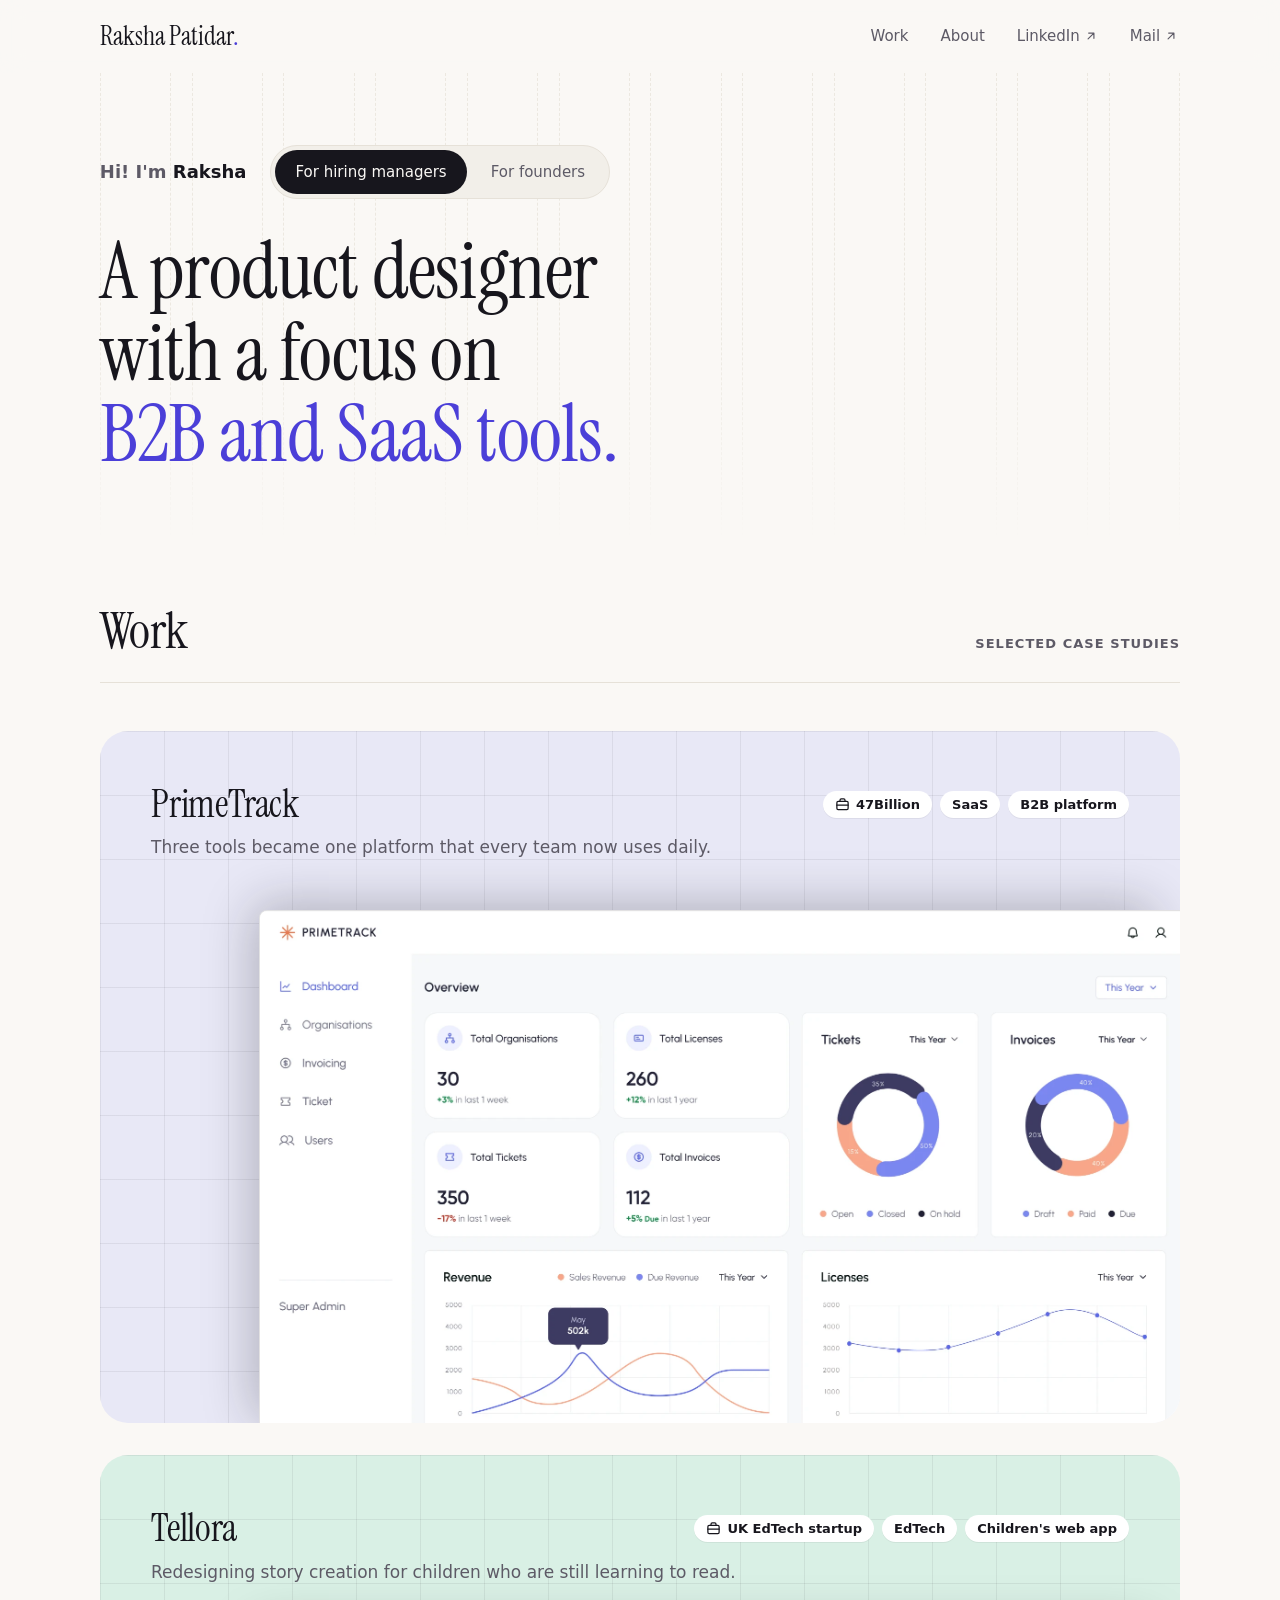
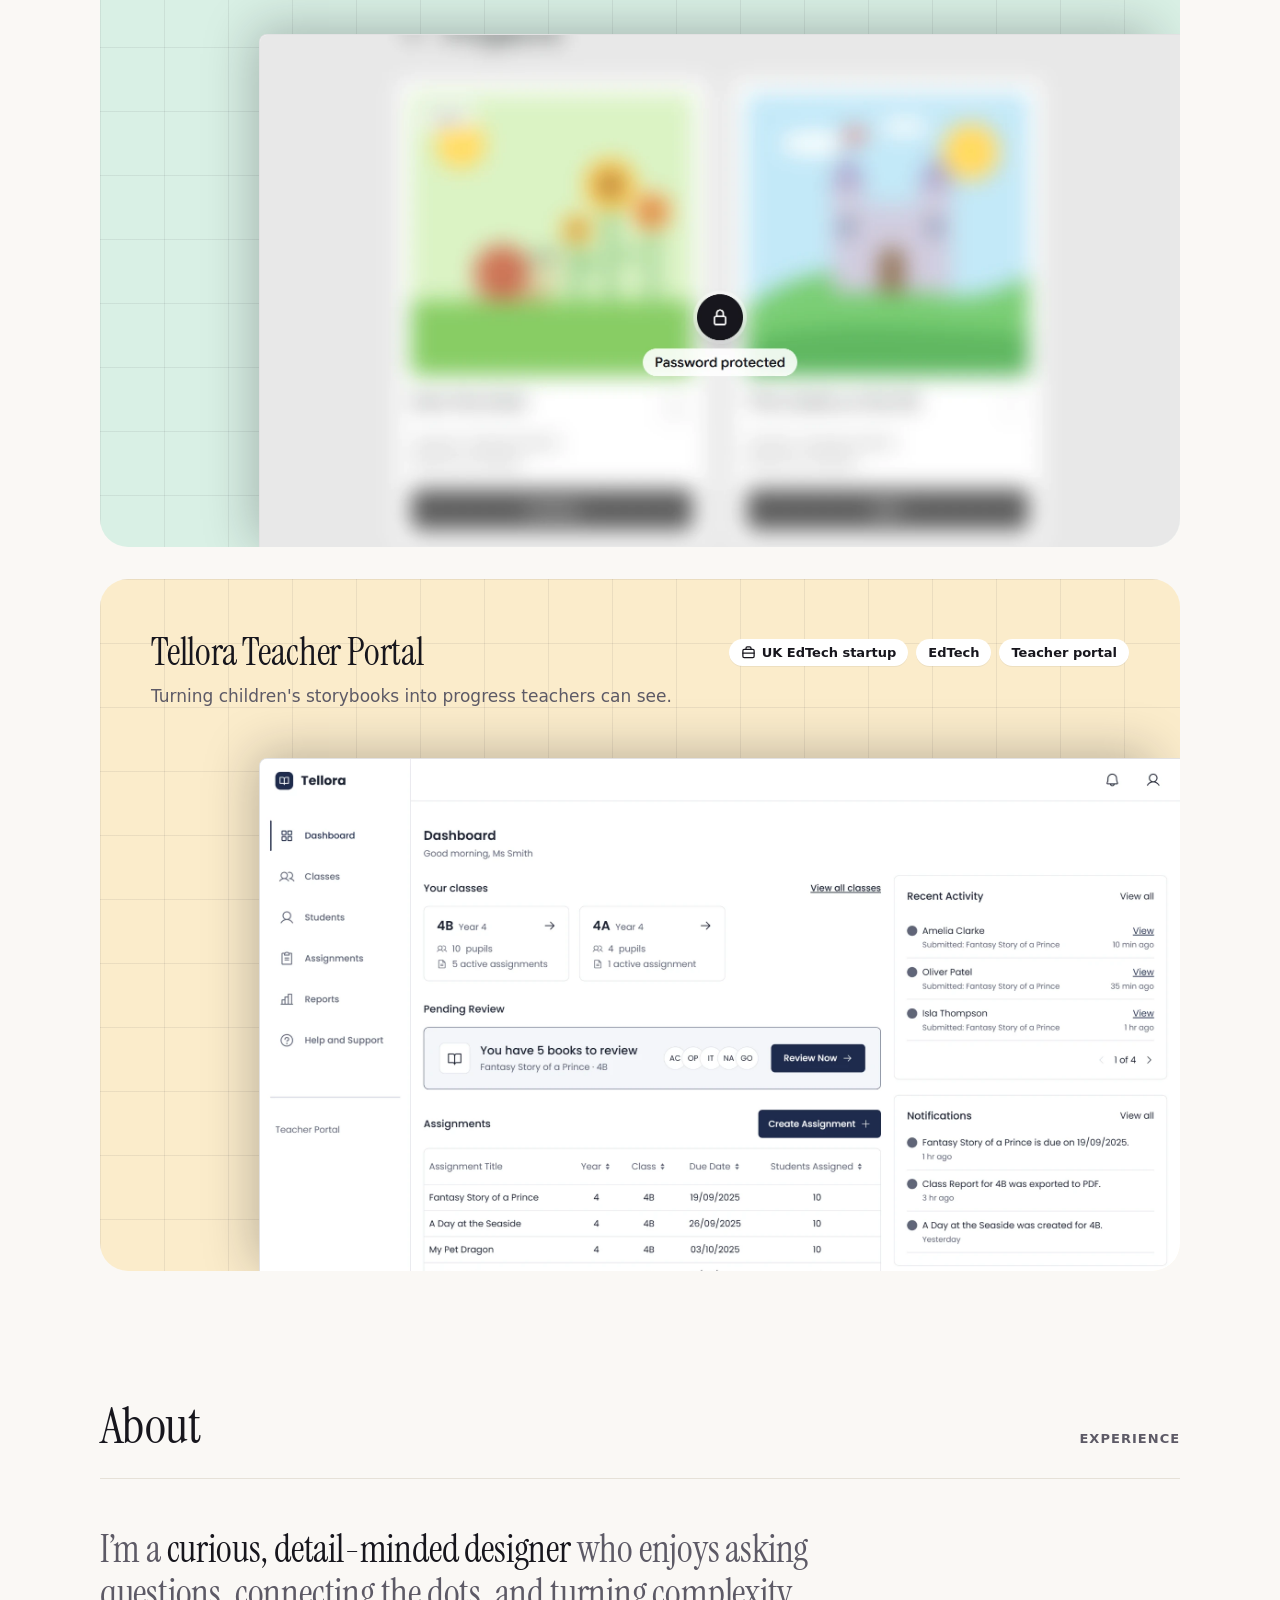
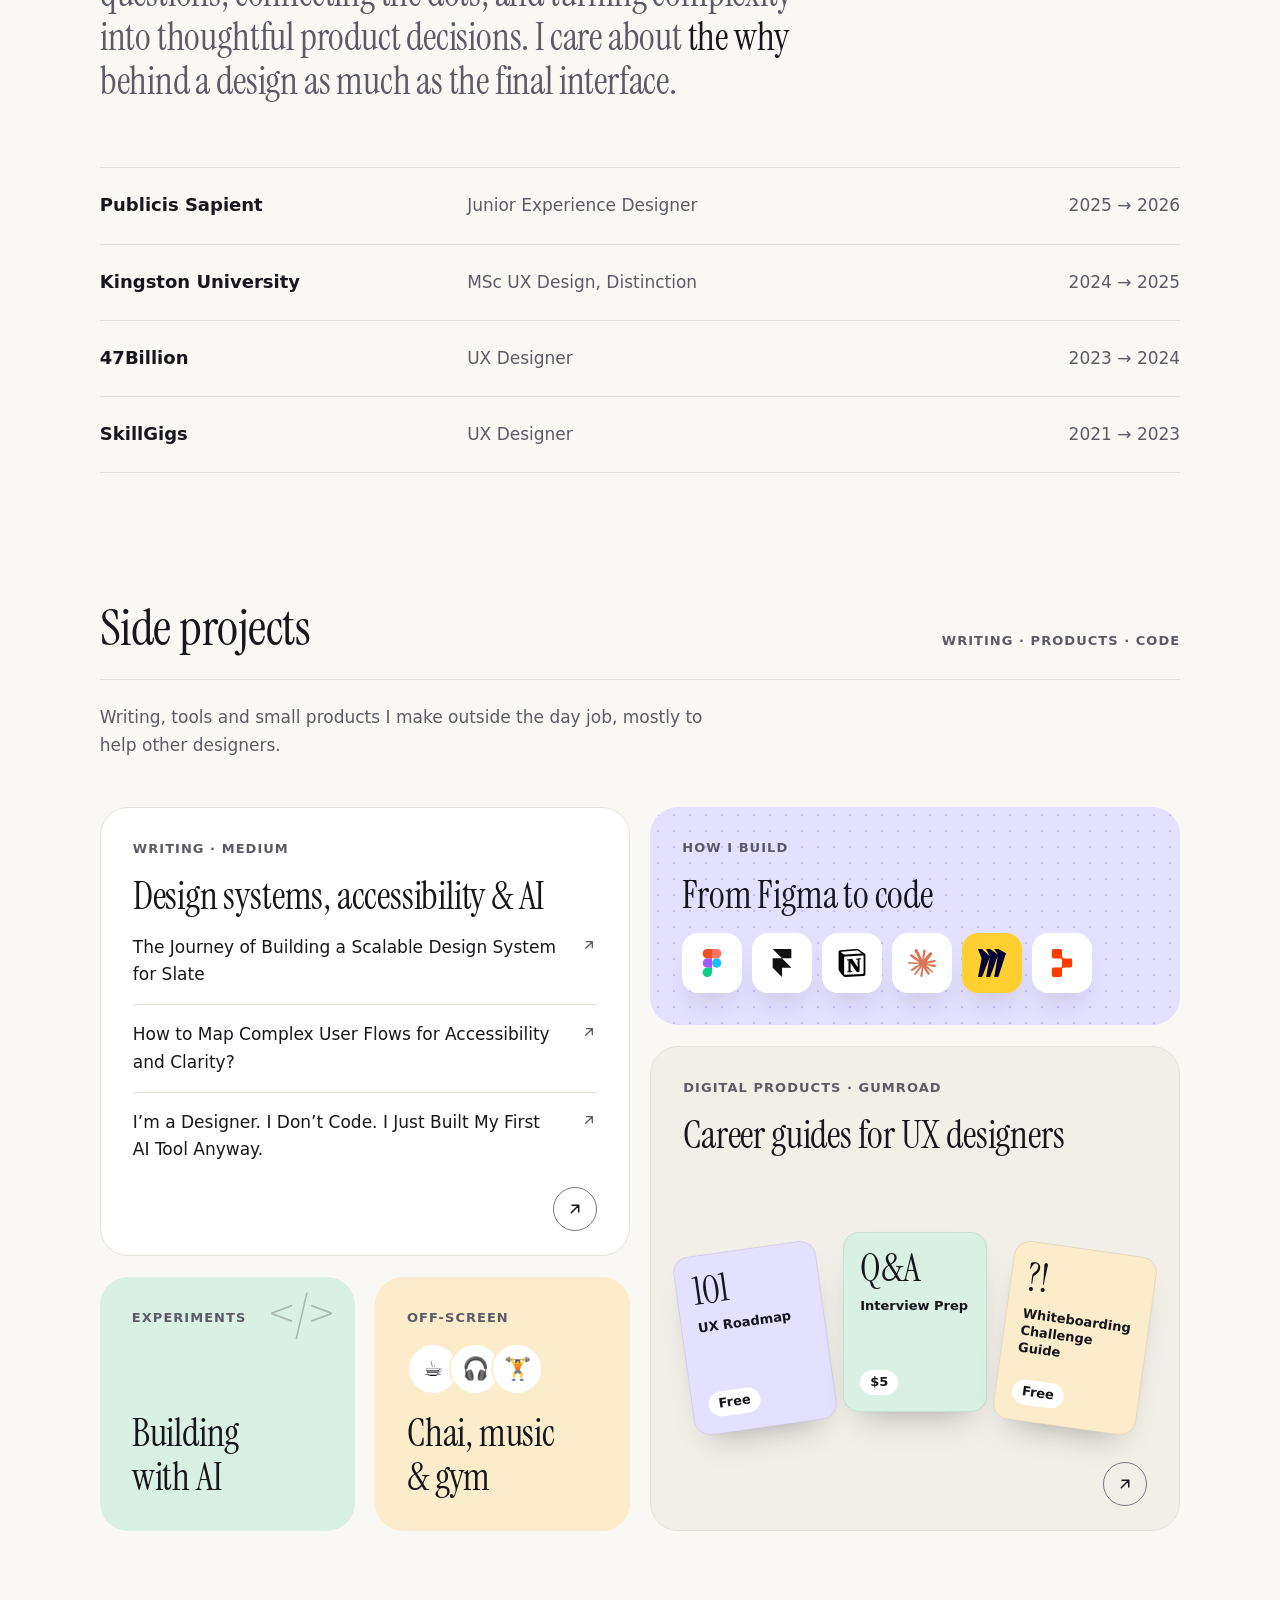
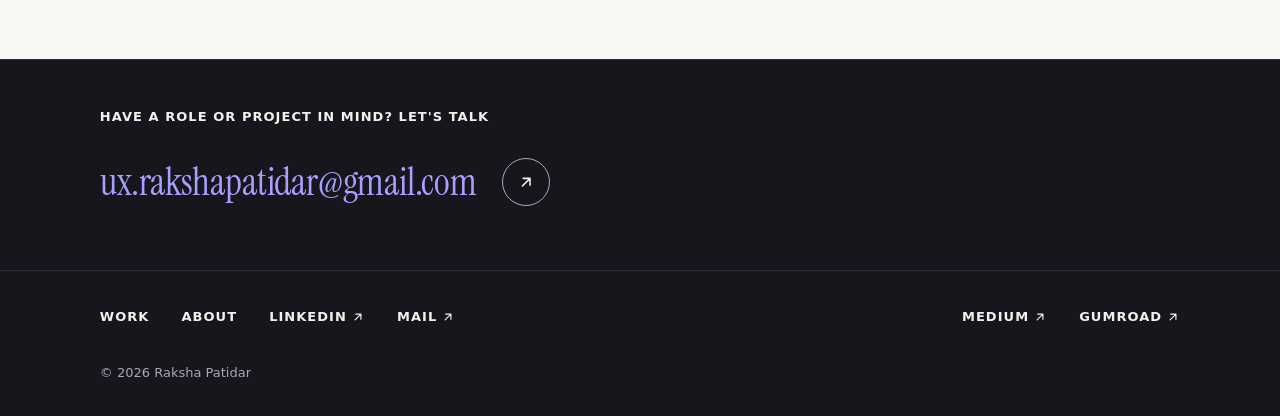
==== index.html @ 8b242177 "Add files via upload" ====
<!doctype html>
<html lang="en">
<head>
  <meta charset="utf-8">
  <meta name="viewport" content="width=device-width, initial-scale=1">
  <title>Raksha Patidar · UX &amp; Product Designer</title>
  <meta name="description" content="Raksha Patidar is a product designer with a focus on enterprise tools: research, complex flows and accessible design systems. Previously at Publicis Sapient, 47Billion and SkillGigs.">

  <link rel="preconnect" href="https://fonts.googleapis.com">
  <link rel="preconnect" href="https://fonts.gstatic.com" crossorigin>
  <link href="https://fonts.googleapis.com/css2?family=Google+Sans:wght@400..700&family=Instrument+Serif:ital@0;1&display=swap" rel="stylesheet">

  <link rel="stylesheet" href="style.css">
  <link rel="icon" href="data:image/svg+xml,<svg xmlns='http://www.w3.org/2000/svg' viewBox='0 0 100 100'><circle cx='50' cy='50' r='50' fill='%234b3fd8'/><text x='50' y='66' font-size='44' text-anchor='middle' fill='white' font-family='Georgia'>RP</text></svg>">
</head>
<body>

  <a class="skip-link" href="#main">Skip to content</a>

  <!-- ===== Icon library (used with <use href="#…">) ===== -->
  <svg width="0" height="0" style="position:absolute" aria-hidden="true" focusable="false">
    <!-- UI icons -->
    <symbol id="arrow-up-right" viewBox="0 0 24 24"><path d="M7 17L17 7M8 7h9v9" fill="none" stroke="currentColor" stroke-width="2" stroke-linecap="round" stroke-linejoin="round"/></symbol>
    <symbol id="briefcase" viewBox="0 0 24 24"><g fill="none" stroke="currentColor" stroke-width="2" stroke-linecap="round" stroke-linejoin="round"><rect x="3" y="7" width="18" height="13" rx="2"/><path d="M8 7V5a2 2 0 0 1 2-2h4a2 2 0 0 1 2 2v2"/><path d="M3 13h18"/></g></symbol>
    <symbol id="image" viewBox="0 0 24 24"><g fill="none" stroke="currentColor" stroke-width="1.6" stroke-linecap="round" stroke-linejoin="round"><rect x="3" y="4" width="18" height="16" rx="3"/><circle cx="9" cy="10" r="2"/><path d="M21 16l-5-5-9 9"/></g></symbol>

    <!-- Tool logos (How I build). Notion, Claude & Miro from Simple Icons (simpleicons.org, CC0); Replit from replit.com -->
    <symbol id="logo-figma" viewBox="0 0 38 57">
      <path d="M19 28.5a9.5 9.5 0 1 1 19 0 9.5 9.5 0 0 1-19 0z" fill="#1abcfe"/>
      <path d="M0 47.5A9.5 9.5 0 0 1 9.5 38H19v9.5a9.5 9.5 0 1 1-19 0z" fill="#0acf83"/>
      <path d="M19 0v19h9.5a9.5 9.5 0 1 0 0-19H19z" fill="#ff7262"/>
      <path d="M0 9.5A9.5 9.5 0 0 0 9.5 19H19V0H9.5A9.5 9.5 0 0 0 0 9.5z" fill="#f24e1e"/>
      <path d="M0 28.5A9.5 9.5 0 0 0 9.5 38H19V19H9.5A9.5 9.5 0 0 0 0 28.5z" fill="#a259ff"/>
    </symbol>
    <symbol id="logo-framer" viewBox="0 0 14 21"><path d="M0 0h14v7H7zm0 7h7l7 7H7v7l-7-7z" fill="#111"/></symbol>
    <symbol id="logo-notion" viewBox="0 0 24 24"><path fill="#000" d="M4.459 4.208c.746.606 1.026.56 2.428.466l13.215-.793c.28 0 .047-.28-.046-.326L17.86 1.968c-.42-.326-.981-.7-2.055-.607L3.01 2.295c-.466.046-.56.28-.374.466zm.793 3.08v13.904c0 .747.373 1.027 1.214.98l14.523-.84c.841-.046.935-.56.935-1.167V6.354c0-.606-.233-.933-.748-.887l-15.177.887c-.56.047-.747.327-.747.933zm14.337.745c.093.42 0 .84-.42.888l-.7.14v10.264c-.608.327-1.168.514-1.635.514-.748 0-.935-.234-1.495-.933l-4.577-7.186v6.952L12.21 19s0 .84-1.168.84l-3.222.186c-.093-.186 0-.653.327-.746l.84-.233V9.854L7.822 9.76c-.094-.42.14-1.026.793-1.073l3.456-.233 4.764 7.279v-6.44l-1.215-.139c-.093-.514.28-.887.747-.933zM1.936 1.035l13.31-.98c1.634-.14 2.055-.047 3.082.7l4.249 2.986c.7.513.934.653.934 1.213v16.378c0 1.026-.373 1.634-1.68 1.726l-15.458.934c-.98.047-1.448-.093-1.962-.747l-3.129-4.06c-.56-.747-.793-1.306-.793-1.96V2.667c0-.839.374-1.54 1.447-1.632z"/></symbol>
    <symbol id="logo-claude" viewBox="0 0 24 24"><path fill="#d97757" d="m4.7144 15.9555 4.7174-2.6471.079-.2307-.079-.1275h-.2307l-.7893-.0486-2.6956-.0729-2.3375-.0971-2.2646-.1214-.5707-.1215-.5343-.7042.0546-.3522.4797-.3218.686.0608 1.5179.1032 2.2767.1578 1.6514.0972 2.4468.255h.3886l.0546-.1579-.1336-.0971-.1032-.0972L6.973 9.8356l-2.55-1.6879-1.3356-.9714-.7225-.4918-.3643-.4614-.1578-1.0078.6557-.7225.8803.0607.2246.0607.8925.686 1.9064 1.4754 2.4893 1.8336.3643.3035.1457-.1032.0182-.0728-.164-.2733-1.3539-2.4467-1.445-2.4893-.6435-1.032-.17-.6194c-.0607-.255-.1032-.4674-.1032-.7285L6.287.1335 6.6997 0l.9957.1336.419.3642.6192 1.4147 1.0018 2.2282 1.5543 3.0296.4553.8985.2429.8318.091.255h.1579v-.1457l.1275-1.706.2368-2.0947.2307-2.6957.0789-.7589.3764-.9107.7468-.4918.5828.2793.4797.686-.0668.4433-.2853 1.8517-.5586 2.9021-.3643 1.9429h.2125l.2429-.2429.9835-1.3053 1.6514-2.0643.7286-.8196.85-.9046.5464-.4311h1.0321l.759 1.1293-.34 1.1657-1.0625 1.3478-.8804 1.1414-1.2628 1.7-.7893 1.36.0729.1093.1882-.0183 2.8535-.607 1.5421-.2794 1.8396-.3157.8318.3886.091.3946-.3278.8075-1.967.4857-2.3072.4614-3.4364.8136-.0425.0304.0486.0607 1.5482.1457.6618.0364h1.621l3.0175.2247.7892.522.4736.6376-.079.4857-1.2142.6193-1.6393-.3886-3.825-.9107-1.3113-.3279h-.1822v.1093l1.0929 1.0686 2.0035 1.8092 2.5075 2.3314.1275.5768-.3218.4554-.34-.0486-2.2039-1.6575-.85-.7468-1.9246-1.621h-.1275v.17l.4432.6496 2.3436 3.5214.1214 1.0807-.17.3521-.6071.2125-.6679-.1214-1.3721-1.9246L14.38 17.959l-1.1414-1.9428-.1397.079-.674 7.2552-.3156.3703-.7286.2793-.6071-.4614-.3218-.7468.3218-1.4753.3886-1.9246.3157-1.53.2853-1.9004.17-.6314-.0121-.0425-.1397.0182-1.4328 1.9672-2.1796 2.9446-1.7243 1.8456-.4128.164-.7164-.3704.0667-.6618.4008-.5889 2.386-3.0357 1.4389-1.882.929-1.0868-.0062-.1579h-.0546l-6.3385 4.1164-1.1293.1457-.4857-.4554.0608-.7467.2307-.2429 1.9064-1.3114Z"/></symbol>
    <symbol id="logo-miro" viewBox="0 0 24 24"><path fill="#050038" d="M17.392 0H13.9L17 4.808 10.444 0H6.949l3.102 6.3L3.494 0H0l3.05 8.131L0 24h3.494L10.05 6.985 6.949 24h3.494L17 5.494 13.899 24h3.493L24 3.672 17.392 0z"/></symbol>
    <symbol id="logo-replit" viewBox="0 0 12.36 16.98"><path fill="#ff3c00" d="M6.20614 4.45867C6.20614 4.53496 6.20614 4.5731 6.2088 4.61202C6.22529 4.85284 6.32698 5.09921 6.48502 5.28119C6.51055 5.3106 6.53383 5.33396 6.58039 5.38068C6.78759 5.58861 7.07029 5.7016 7.36331 5.7016H10.539C11.1736 5.7016 11.491 5.7016 11.7334 5.82554C11.9466 5.93456 12.1199 6.10852 12.2286 6.32249C12.3521 6.56574 12.3521 6.88417 12.3521 7.52104V9.44493C12.3521 10.0818 12.3521 10.4002 12.2286 10.6435C12.1199 10.8574 11.9466 11.0314 11.7334 11.1404C11.491 11.2644 11.1736 11.2644 10.539 11.2644H7.3556C7.06557 11.2644 6.78584 11.3763 6.58076 11.5821C6.53387 11.6291 6.51043 11.6527 6.48479 11.6822C6.32696 11.8641 6.22537 12.1102 6.20883 12.3508C6.20614 12.3899 6.20614 12.4281 6.20614 12.5046V15.1573C6.20614 15.7942 6.20614 16.1126 6.08263 16.3559C5.97399 16.5698 5.80063 16.7438 5.58741 16.8528C5.34501 16.9767 5.02769 16.9767 4.39305 16.9767H1.81309C1.17845 16.9767 0.861127 16.9767 0.618727 16.8528C0.405505 16.7438 0.232151 16.5698 0.123509 16.3559C0 16.1126 0 15.7942 0 15.1573V13.1017C0 12.4648 0 12.1464 0.123509 11.9031C0.232151 11.6892 0.405505 11.5152 0.618727 11.4062C0.861127 11.2823 1.17845 11.2823 1.81309 11.2823H5.00468C5.02032 11.2823 5.02813 11.2823 5.03736 11.2821C5.31891 11.2775 5.60469 11.1587 5.80702 10.9622C5.81365 10.9557 5.81672 10.9527 5.82285 10.9465C5.87789 10.8913 5.9054 10.8637 5.93405 10.8301C6.08631 10.6515 6.18452 10.4135 6.20272 10.1792C6.20614 10.1351 6.20614 10.0914 6.20614 10.0041V6.95945C6.20614 6.8716 6.20614 6.82768 6.20268 6.78333C6.18441 6.54934 6.08634 6.31177 5.93439 6.13335C5.90559 6.09953 5.87788 6.07174 5.82248 6.01614C5.61517 5.8081 5.33253 5.69461 5.03935 5.69461H1.81309C1.17845 5.69461 0.861127 5.69461 0.618727 5.57067C0.405505 5.46165 0.232151 5.28769 0.123509 5.07372C0 4.83047 0 4.51204 0 3.87517V1.81944C0 1.18258 0 0.864144 0.123509 0.620894C0.232151 0.406926 0.405505 0.232964 0.618727 0.123942C0.861127 0 1.17845 0 1.81309 0H4.39305C5.02769 0 5.34501 0 5.58741 0.123942C5.80063 0.232964 5.97399 0.406926 6.08263 0.620894C6.20614 0.864144 6.20614 1.18258 6.20614 1.81944V4.45867Z"/></symbol>

    <!-- Social icons (footer) -->
    <symbol id="icon-linkedin" viewBox="0 0 24 24"><g fill="none" stroke="currentColor" stroke-width="2" stroke-linecap="round" stroke-linejoin="round"><rect x="3" y="3" width="18" height="18" rx="4"/><path d="M8 11v5M8 8v.01M12 16v-5M16 16v-3a2 2 0 0 0-4 0"/></g></symbol>
    <symbol id="icon-medium" viewBox="0 0 24 24"><g fill="none" stroke="currentColor" stroke-width="2" stroke-linecap="round" stroke-linejoin="round"><rect x="3" y="3" width="18" height="18" rx="4"/><path d="M8 15V9l4 4 4-4v6"/></g></symbol>
    <symbol id="icon-gumroad" viewBox="0 0 24 24"><g fill="none" stroke="currentColor" stroke-width="2" stroke-linecap="round" stroke-linejoin="round"><rect x="3" y="3" width="18" height="18" rx="4"/><path d="M15.2 10.1A3.6 3.6 0 1 0 15.6 13.5h-3.2"/></g></symbol>
  </svg>

  <!-- ===================== HEADER ===================== -->
  <header class="site-header">
    <nav class="container nav" aria-label="Main">
      <a href="#top" class="brand" aria-label="Raksha Patidar, back to top">
        <span class="initials" aria-hidden="true">Raksha Patidar<span>.</span></span>
      </a>

      <div class="nav-right">
        <ul class="nav-links" id="nav-links">
          <li><a href="#work">Work</a></li>
          <li><a href="#about">About</a></li>
          <li><a href="https://www.linkedin.com/in/rakshapatidar/" target="_blank" rel="noopener">LinkedIn<svg class="ext" aria-hidden="true"><use href="#arrow-up-right"/></svg><span class="sr-only"> (opens in a new tab)</span></a></li>
          <li><a href="mailto:ux.rakshapatidar@gmail.com">Mail<svg class="ext" aria-hidden="true"><use href="#arrow-up-right"/></svg><span class="sr-only"> (opens your email app)</span></a></li>
        </ul>
        <button class="icon-btn menu-btn" id="menu-toggle" type="button" aria-label="Open menu" aria-expanded="false" aria-controls="nav-links">
          <svg viewBox="0 0 24 24" fill="none" stroke="currentColor" stroke-width="2" stroke-linecap="round" aria-hidden="true"><path d="M4 7h16M4 12h16M4 17h16"/></svg>
        </button>
      </div>
    </nav>
  </header>

  <main id="main">

    <!-- ===================== HERO ===================== -->
    <section class="hero" id="top" aria-label="Introduction">
      <div class="hero-lines" aria-hidden="true">
        <div class="container grid12">
          <span></span><span></span><span></span><span></span><span></span><span></span>
          <span></span><span></span><span></span><span></span><span></span><span></span>
        </div>
      </div>

      <div class="container">
        <!-- Greeting + the two audiences: hiring managers (full-time) and founders (freelance) -->
        <div class="hero-intro">
          <p class="h5"><span class="t-secondary">Hi! I'm</span> Raksha</p>
          <div class="tabs" role="tablist" aria-label="Who is visiting?">
            <button class="tab" role="tab" id="tab-hiring" aria-controls="panel-hiring" aria-selected="true">For hiring managers</button>
            <button class="tab" role="tab" id="tab-founder" aria-controls="panel-founder" aria-selected="false" tabindex="-1">For founders</button>
          </div>
        </div>

        <!-- EDIT: headline colour rule (see style-guide.html):
             the statement in primary; the closing phrase in <span class="t-accent"> (the payoff).
             Each <span class="line"> is one phrase = one line.
             Keep each line to about 20 characters (like "A product designer")
             so it stays on one line on every screen, phones included. -->
        <div class="hero-panels">
          <div class="panel" role="tabpanel" id="panel-hiring" aria-labelledby="tab-hiring">
            <h1><span class="line">A product designer</span> <span class="line">with a focus on</span> <span class="line t-accent">B2B and SaaS tools.</span></h1>
          </div>

          <div class="panel" role="tabpanel" id="panel-founder" aria-labelledby="tab-founder" hidden>
            <h1><span class="line">I help founders</span> <span class="line">turn complex ideas</span> <span class="line t-accent">into clear products.</span></h1>
          </div>
        </div>
      </div>
    </section>

    <!-- ===================== WORK ===================== -->
    <section class="section" id="work" aria-labelledby="work-title">
      <div class="container">
        <div class="section-head">
          <h2 id="work-title">Work</h2>
          <p class="h6">Selected case studies</p>
        </div>

        <!-- The cards are built from the PROJECTS list in content.js. Edit them there. -->
        <div class="projects" id="projects"></div>
        <noscript><p class="muted">Turn on JavaScript to see the case studies.</p></noscript>
      </div>
    </section>

    <!-- ===================== ABOUT ===================== -->
    <section class="section" id="about" aria-labelledby="about-title">
      <div class="container">
        <div class="section-head">
          <h2 id="about-title">About</h2>
          <p class="h6">Experience</p>
        </div>

        <div class="grid12 about-grid">
          <!-- EDIT: <strong> words are shown in the primary text colour -->
          <p class="h3 statement">
            I’m a <strong>curious, detail-minded designer</strong> who enjoys asking questions,
            connecting the dots, and turning complexity into thoughtful product decisions.
            I care about <strong>the why</strong> behind a design as much as the final interface.
          </p>

          <!-- Experience, newest first. ARIA roles keep the table readable when it stacks on phones. -->
          <table class="xp" role="table">
            <caption class="sr-only">Experience and education</caption>
            <thead role="rowgroup">
              <tr role="row">
                <th scope="col" role="columnheader">Organisation</th>
                <th scope="col" role="columnheader">Role</th>
                <th scope="col" role="columnheader">Years</th>
              </tr>
            </thead>
            <tbody role="rowgroup">
              <tr role="row">
                <th scope="row" role="rowheader">Publicis Sapient</th>
                <td class="role" role="cell">Junior Experience Designer</td>
                <td class="years" role="cell">2025 <span aria-hidden="true">→</span><span class="sr-only">to</span> 2026</td>
              </tr>
              <tr role="row">
                <th scope="row" role="rowheader">Kingston University</th>
                <td class="role" role="cell">MSc UX Design, Distinction</td>
                <td class="years" role="cell">2024 <span aria-hidden="true">→</span><span class="sr-only">to</span> 2025</td>
              </tr>
              <tr role="row">
                <th scope="row" role="rowheader">47Billion</th>
                <td class="role" role="cell">UX Designer</td>
                <td class="years" role="cell">2023 <span aria-hidden="true">→</span><span class="sr-only">to</span> 2024</td>
              </tr>
              <tr role="row">
                <th scope="row" role="rowheader">SkillGigs</th>
                <td class="role" role="cell">UX Designer</td>
                <td class="years" role="cell">2021 <span aria-hidden="true">→</span><span class="sr-only">to</span> 2023</td>
              </tr>
            </tbody>
          </table>
        </div>
      </div>
    </section>

    <!-- ===================== SIDE PROJECTS (bento) ===================== -->
    <section class="section" id="side-projects" aria-labelledby="side-title">
      <div class="container">
        <div class="section-head">
          <h2 id="side-title">Side projects</h2>
          <p class="h6">Writing · Products · Code</p>
        </div>
        <p class="section-intro">Writing, tools and small products I make outside the day job, mostly to help other designers.</p>

        <div class="bento">

          <!-- Medium -->
          <article class="tile tile-medium has-circle has-stretched" aria-labelledby="t-medium">
            <p class="h6">Writing · Medium</p>
            <h3 id="t-medium"><a class="stretched" href="https://medium.com/@raksha.patidar" target="_blank" rel="noopener">Design systems, accessibility &amp; AI<span class="sr-only"> (opens my Medium profile in a new tab)</span></a></h3>
            <ul class="articles" aria-label="Latest articles">
              <li><a href="https://medium.com/design-systems-collective/slate-my-journey-designing-a-scalable-design-system-0f1fd9cd0f8f?sharedUserId=raksha.patidar" target="_blank" rel="noopener"><span class="article-title">The Journey of Building a Scalable Design System for Slate</span><svg class="article-arrow" aria-hidden="true"><use href="#arrow-up-right"/></svg><span class="sr-only"> (opens in a new tab)</span></a></li>
              <li><a href="https://medium.com/design-bootcamp/user-flows-how-to-map-complex-flows-that-are-clear-and-accessible-9048292087fa?sharedUserId=raksha.patidar" target="_blank" rel="noopener"><span class="article-title">How to Map Complex User Flows for Accessibility and Clarity?</span><svg class="article-arrow" aria-hidden="true"><use href="#arrow-up-right"/></svg><span class="sr-only"> (opens in a new tab)</span></a></li>
              <li><a href="https://medium.com/@raksha.patidar/im-a-designer-i-don-t-code-i-just-built-my-first-ai-tool-anyway-083349208c52?sharedUserId=raksha.patidar" target="_blank" rel="noopener"><span class="article-title">I’m a Designer. I Don’t Code. I Just Built My First AI Tool Anyway.</span><svg class="article-arrow" aria-hidden="true"><use href="#arrow-up-right"/></svg><span class="sr-only"> (opens in a new tab)</span></a></li>
            </ul>
            <span class="circle-btn" aria-hidden="true"><svg><use href="#arrow-up-right"/></svg></span>
          </article>

          <!-- How I build -->
          <article class="tile tile-stack" aria-labelledby="t-stack">
            <p class="h6">How I build</p>
            <h3 id="t-stack">From Figma to code</h3>
            <ul class="apps" aria-label="Tools">
              <li class="app"><svg aria-hidden="true"><use href="#logo-figma"/></svg><span class="sr-only">Figma</span></li>
              <li class="app"><svg aria-hidden="true"><use href="#logo-framer"/></svg><span class="sr-only">Framer</span></li>
              <li class="app"><svg aria-hidden="true"><use href="#logo-notion"/></svg><span class="sr-only">Notion</span></li>
              <li class="app"><svg aria-hidden="true"><use href="#logo-claude"/></svg><span class="sr-only">Claude</span></li>
              <li class="app app-miro"><svg aria-hidden="true"><use href="#logo-miro"/></svg><span class="sr-only">Miro</span></li>
              <li class="app"><svg aria-hidden="true"><use href="#logo-replit"/></svg><span class="sr-only">Replit</span></li>
            </ul>
          </article>

          <!-- Gumroad -->
          <article class="tile tile-gumroad has-circle has-stretched" aria-labelledby="t-gumroad">
            <p class="h6">Digital products · Gumroad</p>
            <h3 id="t-gumroad"><a class="stretched" href="https://rakshapatidar.gumroad.com/" target="_blank" rel="noopener">Career guides for UX designers<span class="sr-only"> (opens my Gumroad store in a new tab)</span></a></h3>
            <ul class="products" aria-label="Products">
              <li class="product tint-1"><span class="glyph" aria-hidden="true">101</span><a class="name" href="https://rakshapatidar.gumroad.com/l/UXRoadmap101" target="_blank" rel="noopener">UX Roadmap<span class="sr-only"> (opens in a new tab)</span></a><span class="price">Free</span></li>
              <li class="product tint-2"><span class="glyph" aria-hidden="true">Q&amp;A</span><a class="name" href="https://rakshapatidar.gumroad.com/l/screeningpreptemplate" target="_blank" rel="noopener">Interview Prep<span class="sr-only"> (opens in a new tab)</span></a><span class="price">$5</span></li>
              <li class="product tint-3"><span class="glyph" aria-hidden="true">?!</span><a class="name" href="https://rakshapatidar.gumroad.com/l/whiteboardplaybook" target="_blank" rel="noopener">Whiteboarding Challenge Guide<span class="sr-only"> (opens in a new tab)</span></a><span class="price">Free</span></li>
            </ul>
            <span class="circle-btn" aria-hidden="true"><svg><use href="#arrow-up-right"/></svg></span>
          </article>

          <!-- Experiments -->
          <article class="tile tile-vibe" aria-labelledby="t-vibe">
            <span class="code-glyph" aria-hidden="true">&lt;/&gt;</span>
            <p class="h6">Experiments</p>
            <h3 id="t-vibe">Building with AI</h3>
          </article>

          <!-- Off-screen -->
          <article class="tile tile-me" aria-labelledby="t-me">
            <p class="h6">Off-screen</p>
            <h3 id="t-me">Chai, music &amp; gym</h3>
            <div class="emoji-row" aria-hidden="true"><span>☕</span><span>🎧</span><span>🏋️</span></div>
          </article>

        </div>
      </div>
    </section>

  </main>

  <!-- ===================== FOOTER ===================== -->
  <footer class="site-footer" aria-labelledby="contact-title">
    <div class="container footer-top">
      <h2 class="h6 footer-eyebrow" id="contact-title">Have a role or project in mind? Let's talk</h2>
      <a class="footer-email" href="mailto:ux.rakshapatidar@gmail.com">
        <span class="h3">ux.rakshapatidar<wbr>@gmail.com</span>
        <span class="circle-btn" aria-hidden="true"><svg><use href="#arrow-up-right"/></svg></span>
      </a>
    </div>

    <div class="footer-bottom">
      <div class="container footer-bar">
        <!-- Same links as the header -->
        <nav aria-label="Footer">
          <ul class="footer-nav">
            <li><a href="#work">Work</a></li>
            <li><a href="#about">About</a></li>
              <li><a href="https://www.linkedin.com/in/rakshapatidar/" target="_blank" rel="noopener">LinkedIn<svg class="ext" aria-hidden="true"><use href="#arrow-up-right"/></svg><span class="sr-only"> (opens in a new tab)</span></a></li>
            <li><a href="mailto:ux.rakshapatidar@gmail.com">Mail<svg class="ext" aria-hidden="true"><use href="#arrow-up-right"/></svg><span class="sr-only"> (opens your email app)</span></a></li>
            <li class="footer-push"><a href="https://medium.com/@raksha.patidar" target="_blank" rel="noopener">Medium<svg class="ext" aria-hidden="true"><use href="#arrow-up-right"/></svg><span class="sr-only"> (opens in a new tab)</span></a></li>
            <li><a href="https://rakshapatidar.gumroad.com/" target="_blank" rel="noopener">Gumroad<svg class="ext" aria-hidden="true"><use href="#arrow-up-right"/></svg><span class="sr-only"> (opens in a new tab)</span></a></li>
          </ul>
        </nav>
      </div>
      <p class="container copyright">© <span id="year">2026</span> Raksha Patidar</p>
    </div>
  </footer>

  <script src="content.js"></script>
  <script src="script.js"></script>
</body>
</html>
---- style.css ----
/* =========================================================
   PORTFOLIO STYLES
   ---------------------------------------------------------
   1. Tokens      — colour, type, spacing (light + dark)
   2. Base        — h1–h6 (+ matching .h1–.h6 classes), focus
   3. Layout      — container, 12-column grid, section rhythm
   4. Components  — circle arrow, whole-card links, chips
   5. Sections    — header, hero, work, about, side projects, footer
   6. Case study page (case-study.html)
   7. Style guide page (style-guide.html)
   8. Tablets — all mid-size-screen spacing in one place
   9. Phones — all small-screen spacing in one place
   10. Print / PDF — for saving the style guide as a PDF
   Change a token once and the whole site updates.
   ========================================================= */

/* =========================================================
   1. TOKENS
   Every token is documented in style-guide.html.
   Colour rules (WCAG 2.2 AA):
   - text-primary, text-secondary, accent: ≥4.5:1 on every surface
   - border-strong, focus: ≥3:1 on every surface (UI boundaries)
   The one exception: project cards use each project's own brand
   colour (see .has-color).
   ========================================================= */

/* ---- Colour: light theme (default) ----
   .theme-light / .theme-dark let the style guide show both palettes. */
:root, .theme-light {
  color-scheme: light;

  /* Surfaces */
  --surface-page: #faf8f5;      /* page background */
  --surface: #ffffff;           /* cards, tiles, chips */
  --surface-sunken: #f2efe9;    /* tab track, quiet tiles */
  --surface-tint-1: #e4e0ff;    /* lilac  */
  --surface-tint-2: #d9f0e5;    /* mint   */
  --surface-tint-3: #fbeccb;    /* butter */
  --surface-inverse: #17161d;   /* footer */
  /* Highlights inside every case study (the outcome, "How might we", key
     steps): one lilac on every page, whatever the project's own colour */
  --surface-highlight: color-mix(in srgb, #7987FF 14%, var(--surface-page));
  /* The feedback card on case studies: the inverse of the page */
  --surface-quote: #17161d;
  --border-quote: #2f2d3a;
  --text-quote: #f3f1ec;
  --text-quote-secondary: #aaa7b5;

  /* Text */
  --text-primary: #17161d;      /* headings, body, the key words of a headline */
  --text-secondary: #5d5a66;    /* supporting words, labels, meta */
  --text-on-accent: #ffffff;    /* text on an accent fill */
  --text-inverse: #f3f1ec;      /* text on the dark footer */
  --text-inverse-secondary: #aaa7b5;

  /* Accent, borders, focus */
  --accent: #4b3fd8;            /* iris: the closing phrase of a headline, link hovers. Use sparingly */
  --accent-inverse: #a99fff;    /* the same iris on the dark footer: the email and its arrow on hover */
  --border: #e6e1d8;            /* decorative dividers only */
  --border-strong: #7a7685;     /* boundaries of controls */
  --border-inverse: #2f2d3a;
  --focus: #4b3fd8;
  --focus-inverse: #f3f1ec;

  /* Elevation */
  --shadow-card: 0 18px 32px -18px rgb(23 22 29 / .35);
  --shadow-raised: 0 28px 56px -28px rgb(23 22 29 / .45);
  --shadow-shot: -16px -16px 48px -12px rgb(23 22 29 / .28);   /* lifts product mockups */
}

:root {
  --text-logo: 1.625rem;      /* the "Raksha Patidar." logo only */

  /* ---- Font families ---- */
  --font-display: "Instrument Serif", Georgia, serif;
  --font-body: "Google Sans", system-ui, -apple-system, "Segoe UI", sans-serif;

  /* ---- Type scale (rem only) ----
     h1–h3 use the display serif, h4–h6 use Google Sans.
     Need the look of a heading without being one? Use class="h1"…"h6". */
  --text-h1: clamp(2.75rem, 7.8vw, 6.5rem);   /* other H1s; the hero headline sizes itself to the hero (5b) */
  --text-h2: clamp(2rem, 4vw, 3.5rem);
  --text-h3: clamp(1.75rem, 3vw, 2.5rem);
  --text-h4: 1.375rem;
  --text-h5: 1.125rem;
  --text-h6: 0.8125rem;       /* 13px labels */
  --text-body: 1.0625rem;     /* 17px running text */
  --text-small: 0.9375rem;    /* 15px UI labels (nav, tabs) and case-study body text */
  --text-caption: 0.8125rem;  /* 13px: the smallest size on the site */

  /* ---- Spacing scale ---- */
  --space-4: 4px;
  --space-8: 8px;
  --space-12: 12px;
  --space-16: 16px;
  --space-24: 24px;
  --space-32: 32px;
  --space-48: 48px;
  --space-64: 64px;
  --space-96: 96px;
  --space-128: 128px;
  --section-pad: clamp(80px, 10vw, 144px);   /* every section uses this */

  /* ---- Layout ---- */
  --max-width: 1280px;
  --gutter: 16px;             /* side margins on phones; tablets and laptops below */
  --gap: clamp(12px, 1.6vw, 24px);
  --radius-lg: 28px;
  --radius-md: 20px;
  --radius-sm: 16px;
  --radius-xs: 8px;           /* screens: product mockups and screenshots */
  --header-h: 72px;
}

/* Side margins grow with the screen:
   phones 16px · tablets up to 80px (80 at 768) · laptops ~100px (at 1280) · large up to 112px */
@media (min-width: 600px)  { :root { --gutter: clamp(48px, 10.4vw, 80px); } }
@media (min-width: 1024px) { :root { --gutter: clamp(80px, 7.8vw, 112px); } }

/* Tablets (600–1023px): section titles step up so they clearly outrank card
   and tile titles (H2 36–40 vs H3 28, the same ×1.4 step as on laptops).
   Every other size follows the desktop scale. */
@media (min-width: 600px) and (max-width: 1023px) {
  :root {
    --text-h2: clamp(2.25rem, 5vw, 2.5rem);
    --text-h3: 1.75rem;
    --gap: 24px;               /* gap between cards and tiles */
  }
}

/* Phones (under 600px): the same type roles, in steps sized for a small screen
   (about ×1.25–1.4 between levels).
   H1 40 · H2 28 · H3 22 · H4 20 · H5 17 · Body 16 · Small 14 · H6 & Caption 13 */
@media (max-width: 599px) {
  :root {
    --text-h1: 2.5rem;
    --text-h2: 1.75rem;
    --text-h3: 1.375rem;
    --text-h4: 1.25rem;
    --text-h5: 1.0625rem;
    --text-body: 1rem;
    --text-small: 0.875rem;
    --gap: 16px;              /* gap between cards = the side margin */
  }
}

/* Dark theme: OFF FOR NOW, to be redesigned in phase 2.
   The site no longer follows the system's dark setting and has no theme
   toggle, so these values only reach the style guide's dark palette
   (.theme-dark); nothing sets data-theme="dark". To turn dark mode back on:
   wrap a copy of this block in @media (prefers-color-scheme: dark)
   { :root:not([data-theme="light"]) { … } }, and put back the theme button and
   the saved-theme script in each page's <head>.
   The values below are the first design: same token names, designed for dark
   (not inverted), warm charcoal neutrals, three steps of elevation (page,
   cards, quiet panels) and dusty tints (lilac = violet, mint = sage,
   butter = sand). The feedback card is the inverse of the page. */
:root[data-theme="dark"], .theme-dark {
  color-scheme: dark;
  --surface-page: #12100f;
  --surface: #1a1816;
  --surface-sunken: #22201d;
  --surface-tint-1: #2e2e42;
  --surface-tint-2: #23352e;
  --surface-tint-3: #3c3428;
  --surface-inverse: #090807;
  --surface-highlight: #2e2e42;
  --surface-quote: #f3f1ec;
  --border-quote: #f3f1ec;
  --text-quote: #17161d;
  --text-quote-secondary: #5d5a66;
  --text-primary: #f3f1ec;
  --text-secondary: #b6b0a9;
  --text-on-accent: #17161d;
  --text-inverse-secondary: #b6b0a9;
  --accent: #a99fff;
  --border: #302d2a;
  --border-strong: #8a857e;
  --border-inverse: #1e1d1a;
  --focus: #a99fff;
  --shadow-card: 0 18px 32px -18px rgb(0 0 0 / .7);
  --shadow-raised: 0 28px 56px -28px rgb(0 0 0 / .8);
  --shadow-shot: -16px -16px 48px -12px rgb(0 0 0 / .6);
}

/* =========================================================
   2. BASE
   ========================================================= */
*, *::before, *::after { box-sizing: border-box; }

html { scroll-behavior: smooth; scroll-padding-top: calc(var(--header-h) + var(--space-16)); }

body {
  margin: 0;
  background: var(--surface-page);
  color: var(--text-primary);
  font-family: var(--font-body);
  font-size: var(--text-body);
  line-height: 1.6;
  -webkit-font-smoothing: antialiased;
  text-rendering: optimizeLegibility;
}

img, svg { display: block; max-width: 100%; }
a { color: inherit; }
p { margin: 0; }
ul, ol { margin: 0; padding: 0; list-style: none; }

/* No word left alone on the last line of a paragraph or list item,
   and headings wrap into lines of similar length (every screen size) */
p, li, dd, figcaption { text-wrap: pretty; }
h1, h2, h3 { text-wrap: balance; }

/* ---- Headings: one definition per level, used everywhere ---- */
h1, h2, h3, h4, h5, h6 { margin: 0; }

h1, .h1 {
  font-family: var(--font-display);
  font-weight: 400;
  font-size: var(--text-h1);
  line-height: 1.02;
  letter-spacing: -0.01em;
  text-transform: none;
}
h2, .h2 {
  font-family: var(--font-display);
  font-weight: 400;
  font-size: var(--text-h2);
  line-height: 1.06;
  letter-spacing: -0.01em;
  text-transform: none;
}
h3, .h3 {
  font-family: var(--font-display);
  font-weight: 400;
  font-size: var(--text-h3);
  line-height: 1.15;
  letter-spacing: -0.005em;
  text-transform: none;
}
h4, .h4 {
  font-family: var(--font-body);
  font-weight: 600;
  font-size: var(--text-h4);
  line-height: 1.3;
  letter-spacing: -0.01em;
  text-transform: none;
}
h5, .h5 {
  font-family: var(--font-body);
  font-weight: 600;
  font-size: var(--text-h5);
  line-height: 1.4;
  letter-spacing: 0;
  text-transform: none;
}
h6, .h6 {
  font-family: var(--font-body);
  font-weight: 600;
  font-size: var(--text-h6);
  line-height: 1.4;
  letter-spacing: 0.08em;
  text-transform: uppercase;
  color: var(--text-secondary);
}

/* Text helpers */
.small { font-size: var(--text-small); }
.caption { font-size: var(--text-caption); }
.muted { color: var(--text-secondary); }

/* Headline colour rule (see style guide):
   the statement in primary; .t-accent = the closing phrase, the payoff to
   remember (one per headline). .t-secondary = supporting text outside the hero. */
.t-secondary { color: var(--text-secondary); }
.t-primary { color: var(--text-primary); }   /* a label that needs a little more weight, e.g. "After" */
.t-accent { color: var(--accent); }

/* Accessibility */
.sr-only {
  position: absolute; width: 1px; height: 1px; padding: 0; margin: -1px;
  overflow: hidden; clip: rect(0 0 0 0); white-space: nowrap; border: 0;
}
:focus-visible {
  outline: 2px solid var(--focus);
  outline-offset: 3px;
  border-radius: 8px;
}
.skip-link {
  position: absolute; left: var(--space-16); top: -64px; z-index: 200;
  background: var(--accent); color: var(--text-on-accent);
  padding: 10px var(--space-16); border-radius: 10px; font-weight: 600; text-decoration: none;
}
.skip-link:focus { top: var(--space-16); }

/* =========================================================
   3. LAYOUT — container, 12-column grid, section rhythm
   ========================================================= */
.container {
  width: 100%;
  max-width: var(--max-width);
  margin: 0 auto;
  padding: 0 var(--gutter);
}
.grid12 {
  display: grid;
  grid-template-columns: repeat(12, minmax(0, 1fr));
  gap: var(--gap);
}

/* One rhythm: every section starts --section-pad below the previous one,
   and the last section keeps the same space above the footer. */
.section { padding-top: var(--section-pad); }
main > .section:last-of-type { padding-bottom: var(--section-pad); }

.section-head {
  display: flex; flex-wrap: wrap; align-items: baseline; justify-content: space-between;
  gap: var(--space-8) var(--space-16);
  margin-bottom: var(--space-48);
  padding-bottom: var(--space-24);
  border-bottom: 1px solid var(--border);
}
.section-head:has(+ .section-intro) { margin-bottom: var(--space-24); }
.section-intro {
  max-width: 56ch;
  margin-bottom: var(--space-48);
  color: var(--text-secondary);
  font-size: var(--text-body);
}

/* =========================================================
   4. COMPONENTS
   ========================================================= */
/* Circle arrow (decorative). Put class="has-circle" on the clickable parent.
   44px: the same size as the theme and menu buttons. */
.circle-btn {
  display: inline-grid; place-items: center; flex: none;
  width: 44px; height: 44px; border-radius: 50%;
  border: 1px solid var(--border-strong);
  transition: background-color .3s ease, color .3s ease, border-color .3s ease;
}
.circle-btn svg { width: 18px; height: 18px; transition: transform .3s ease; }
.has-circle:hover .circle-btn {
  background: var(--accent);
  border-color: var(--accent);
  color: var(--text-on-accent);
}
.has-circle:hover .circle-btn svg { transform: rotate(45deg); }

/* Whole-card links: one <a> on the title, its ::after covers the card.
   One tab stop per card; the focus ring is drawn around the whole card. */
.stretched::after { content: ""; position: absolute; inset: 0; z-index: 2; }
@supports selector(:has(a)) {
  .stretched:focus-visible { outline: none; }
  .has-stretched:has(.stretched:focus-visible) {
    outline: 2px solid var(--focus);
    outline-offset: 4px;
  }
}

/* Chips (tags) */
.tags { display: flex; flex-wrap: wrap; gap: var(--space-8); }
.tags li {
  padding: var(--space-4) var(--space-12);
  border-radius: 999px;
  background: var(--surface);
  color: var(--text-primary);
  font-size: var(--text-caption); font-weight: 600; line-height: 1.5;
}

/* =========================================================
   5a. HEADER
   ========================================================= */
.site-header {
  position: sticky; top: 0; z-index: 100;
  background: color-mix(in srgb, var(--surface-page) 85%, transparent);
  backdrop-filter: blur(12px); -webkit-backdrop-filter: blur(12px);
  border-bottom: 1px solid transparent;
  transition: border-color .2s;
}
.site-header.scrolled { border-bottom-color: var(--border); }

.nav { display: flex; align-items: center; justify-content: space-between; gap: var(--space-16); height: var(--header-h); }

.brand { display: inline-flex; align-items: center; text-decoration: none; min-height: 44px; }
.initials { font-family: var(--font-display); font-size: var(--text-logo); line-height: 1; }
.initials span { color: var(--accent); }

.nav-right { display: flex; align-items: center; gap: var(--space-8); }

.nav-links { display: flex; align-items: center; gap: var(--space-4); }
.nav-links a {
  display: inline-flex; align-items: center; gap: var(--space-4);
  min-height: 44px; padding: 0 14px; border-radius: 999px;
  font-size: var(--text-small); font-weight: 500;
  color: var(--text-secondary); text-decoration: none;
  transition: color .2s, background-color .2s;
}
.nav-links a:hover { color: var(--text-primary); background: var(--surface-sunken); }
.ext { width: 14px; height: 14px; flex: none; }

/* Icon buttons (theme, menu): no outline. The icon itself identifies the
   control (well above the 3:1 needed); hover shows a soft circle and keyboard
   focus shows the focus ring. The 44px tap area stays. */
.icon-btn {
  display: inline-grid; place-items: center;
  width: 44px; height: 44px; border-radius: 50%;
  background: transparent; color: var(--text-primary);
  border: 0; cursor: pointer;
  transition: background-color .2s;
}
.icon-btn:hover { background: var(--surface-sunken); }
/* Pull the last icon out by its inner space, so the icon itself lines up
   with the right margin (as the logo does on the left) */
.nav-right { margin-right: -12px; }
.icon-btn svg { width: 20px; height: 20px; }

.icon-sun { display: none; }
:root[data-theme="dark"] .icon-sun { display: block; }
:root[data-theme="dark"] .icon-moon { display: none; }

.menu-btn { display: none; }
@media (max-width: 720px) {
  .menu-btn { display: inline-grid; }
  .nav-links {
    display: none;
    position: absolute; top: var(--header-h); left: 0; right: 0;
    flex-direction: column; align-items: stretch; gap: 0;
    padding: var(--space-8) var(--gutter) var(--space-24);
    background: var(--surface-page); border-bottom: 1px solid var(--border);
  }
  .nav-links.open { display: flex; }
  .nav-links a {
    padding: 0; min-height: 56px; border-radius: 0;
    font-size: var(--text-h5); color: var(--text-primary);
    border-bottom: 1px solid var(--border);
  }
  .nav-links a:hover { background: none; }
}

/* =========================================================
   5b. HERO — greeting + audience tabs, then the headline
   Type hierarchy: H5 (greeting) → H1 (headline).
   The hero ends where its content ends, so the gap to the next section
   is the same --section-pad used between every section.
   The whole hero always fits inside the first screen (see below).
   ========================================================= */
.hero {
  position: relative;
  /* Space under the header: 6% of the screen width or 8% of its height,
     whichever is smaller, between 48 and 96px
     (phones 48 · tablets ~48–60 · laptops ~60–72 · large screens up to 96).
     The second line uses svh, the screen height with mobile browser bars showing;
     older browsers ignore it and use the first line. */
  padding-top: clamp(var(--space-48), min(6vw, 8vh), var(--space-96));
  padding-top: clamp(var(--space-48), min(6vw, 8svh), var(--space-96));
}

.hero-intro {
  display: flex; flex-wrap: wrap; align-items: center;
  gap: var(--space-16) var(--space-24);
  margin-bottom: var(--space-32);
}

/* Faint column lines behind the hero (decorative). They run a little past
   the headline and fade out, so they never end on a hard edge. */
.hero-lines {
  position: absolute; inset: 0 0 calc(var(--section-pad) / -2) 0; pointer-events: none;
  -webkit-mask-image: linear-gradient(to bottom, #000 55%, transparent);
  mask-image: linear-gradient(to bottom, #000 55%, transparent);
}
.hero-lines .grid12 { height: 100%; }
.hero-lines span { border-inline: 1px dashed color-mix(in srgb, var(--border) 70%, transparent); }
@media (max-width: 960px) {
  .hero-lines .grid12 { grid-template-columns: repeat(6, 1fr); }
  .hero-lines span:nth-child(n+7) { display: none; }
}

.hero .container { position: relative; }

.tabs {
  display: inline-flex; flex-wrap: wrap; gap: var(--space-4); padding: var(--space-4);
  border-radius: 999px; background: var(--surface-sunken); border: 1px solid var(--border);
}
.tab {
  min-height: 44px; padding: 0 20px; border-radius: 999px; border: 0;
  background: transparent; color: var(--text-secondary);
  font: 500 var(--text-small)/1 var(--font-body); cursor: pointer;
  transition: background-color .2s, color .2s;
}
.tab:hover { color: var(--text-primary); }
/* Selected tab: a solid primary pill, so the selected state stands out
   ~15:1 against the track in both themes (WCAG 1.4.11) */
.tab[aria-selected="true"] {
  background: var(--text-primary); color: var(--surface-page);
}

/* One phrase per line. If a phrase is too long for a phone, it wraps
   within itself, balanced, so it never breaks mid-phrase into the next line. */
.hero h1 { text-wrap: balance; }
.hero h1 .line { display: block; }
/* Hero headline size, tablets and up: as large as the hero allows.
   - Width: the longest line (about 6.3em) fills ~95% of the text column.
     15cqi = 15% of the hero's text column (the .container below).
   - Height: the whole hero stays inside the first screen: 30svh − 4rem.
   The smaller of the two wins, between 44 and 80px, so the headline never
   fills the whole hero: laptops and tablets 80px (~70px at 600px). Phones keep 40px.
   The first line is for older browsers; the second replaces it where supported. */
.hero > .container { container-type: inline-size; }
@media (min-width: 600px) {
  .hero h1 {
    font-size: clamp(2.75rem, min(12vw, 30vh - 4rem), 5rem);
    font-size: clamp(2.75rem, min(15cqi, 30svh - 4rem), 5rem);
  }
}

/* Both headlines share one grid cell, so the area is always as tall as the
   longer one and the page below never jumps when switching tabs.
   The hidden one is invisible to everyone, including screen readers. */
.hero-panels { display: grid; }
.hero-panels > .panel { grid-area: 1 / 1; }
.panel[hidden] { display: block; visibility: hidden; }
.panel:not([hidden]) h1 { animation: rise .5s ease both; }
@keyframes rise { from { opacity: 0; transform: translateY(12px); } to { opacity: 1; transform: none; } }

/* =========================================================
   5c. WORK — one card per project (built from content.js)
   ========================================================= */
.projects { display: grid; gap: var(--space-32); }

.tint-1 { --tint: var(--surface-tint-1); }
.tint-2 { --tint: var(--surface-tint-2); }
.tint-3 { --tint: var(--surface-tint-3); }
/* A project's own brand colour (content.js → color), softened onto the page
   background: a pale tint in light mode. In dark mode it's mixed in OKLab at
   26%, so any brand colour lands at the same lightness as the three tints
   and the project cards match each other. */
.has-color { --tint: color-mix(in srgb, var(--project-color) 14%, var(--surface-page)); }
:root[data-theme="dark"] .has-color, .theme-dark .has-color { --tint: color-mix(in oklab, var(--project-color) 26%, var(--surface-page)); }
/* The style guide's light palette keeps the light formula in dark mode */
:root .theme-light .has-color { --tint: color-mix(in srgb, var(--project-color) 14%, var(--surface-page)); }

.project {
  --card-pad: clamp(20px, 4vw, 56px);
  --grid-line: color-mix(in srgb, var(--text-primary) 7%, transparent);
  position: relative;
  overflow: hidden;
  display: flex; flex-direction: column;
  padding: var(--card-pad) var(--card-pad) 0;
  border-radius: var(--radius-lg);
  background-color: var(--tint, var(--surface-tint-1));
  background-image:
    linear-gradient(var(--grid-line) 1px, transparent 1px),
    linear-gradient(90deg, var(--grid-line) 1px, transparent 1px);
  background-size: 64px 64px;
  transition: transform .4s ease, box-shadow .4s ease;
}
/* The card in the middle of the screen (and the hovered card) lifts.
   Nothing fades, so every card keeps full contrast. */
.project.is-active,
.project:hover {
  transform: translateY(-4px);
  box-shadow: var(--shadow-raised);
}

/* The project's name on the left, chips on the right, centred on the name.
   When there's no room on the right the chips wrap under the name; on phones
   they move under the outcome line (section 9). */
.project-head {
  display: flex; flex-wrap: wrap; align-items: center; justify-content: space-between;
  gap: var(--space-8) var(--space-24);
}
.project-title a { text-decoration: none; }
/* Chips: all white; the company first, with a briefcase, then the type of product */
.project-head .tags li { box-shadow: 0 1px 0 rgb(23 22 29 / .06); }
.project-head .tags .tag-company { display: inline-flex; align-items: center; gap: 6px; }
.tag-company svg { width: 15px; height: 15px; flex: none; }
/* Hover cue on the title (the whole card is the link) */
.project:hover .project-title a {
  text-decoration: underline;
  text-decoration-thickness: 2px;
  text-underline-offset: 0.12em;
}
.project-outcome {
  margin-top: var(--space-8);
  color: var(--text-secondary);
}
/* Screenshot: identical on every card. Sits bottom-right and bleeds off the
   right and bottom edges by the same amount (the card clips it). The top of
   the mockup shows; the full image is on the case-study page. */
.project-shot {
  position: relative;
  margin: var(--space-48) calc(-1 * var(--card-pad)) -24px clamp(0px, 11%, 140px);
  height: clamp(260px, 42vw, 570px);
  border-radius: var(--radius-xs) 0 0 0;
  border: 1px solid color-mix(in srgb, var(--text-primary) 12%, transparent);
  border-right: 0; border-bottom: 0;
  background: var(--surface);
  overflow: hidden;
  box-shadow: var(--shadow-shot);
}
.project-shot img { width: 100%; height: auto; }   /* never stretched or scaled out of proportion */
.shot-placeholder {
  height: 100%;
  display: grid; place-content: center; justify-items: center; gap: var(--space-8);
  color: var(--text-secondary); font-size: var(--text-caption);
}
.shot-placeholder svg { width: 32px; height: 32px; }

@media (max-width: 599px) {
  .project-shot { margin-top: var(--space-32); }
}

/* =========================================================
   5d. ABOUT — statement + experience table
   ========================================================= */
/* No row gap: the space between the statement and the table is set by .xp only */
.about-grid { row-gap: 0; }
.statement { grid-column: 1 / span 8; color: var(--text-secondary); }
.statement strong { font-weight: inherit; color: var(--text-primary); }

/* Experience: a real <table>, aligned to the same left edge as the section title */
.xp {
  grid-column: 1 / -1;
  width: 100%;
  margin-top: var(--space-64);
  border-collapse: collapse;
  font-size: var(--text-body);
}
.xp thead {
  position: absolute; width: 1px; height: 1px; overflow: hidden;
  clip: rect(0 0 0 0); white-space: nowrap;
}
.xp th, .xp td {
  padding: var(--space-24) var(--space-16) var(--space-24) 0;
  border-top: 1px solid var(--border);
  text-align: left; vertical-align: baseline;
}
.xp tbody tr:last-child > * { border-bottom: 1px solid var(--border); }
.xp tbody th {
  width: 34%;
  font-size: var(--text-h5); font-weight: 600; line-height: 1.4;   /* the H5 style */
  color: var(--text-primary);
}
.xp td { color: var(--text-secondary); }
.xp .years { padding-right: 0; text-align: right; white-space: nowrap; }

@media (max-width: 960px) {
  .statement { grid-column: 1 / -1; }
}
/* Phones and small tablets (up to 720px): each row stacks (organisation + years,
   then role). Below ~690px the three columns are too narrow, so names and roles
   would wrap to two lines and rows would end up different heights.
   ARIA roles in the markup keep the table semantics when display changes. */
@media (max-width: 720px) {
  .xp, .xp tbody, .xp tr, .xp th, .xp td { display: block; }
  .xp tbody tr {
    display: grid; grid-template-columns: 1fr auto; gap: var(--space-4) var(--space-16);
    padding: var(--space-16) 0;
    border-top: 1px solid var(--border);
  }
  .xp tbody tr:last-child { border-bottom: 1px solid var(--border); }
  .xp th, .xp td, .xp tbody tr:last-child > * { padding: 0; border: 0; }
  .xp tbody th { width: auto; }
  .xp .role { grid-column: 1 / -1; grid-row: 2; }
}

/* =========================================================
   5e. SIDE PROJECTS — bento grid (same tint family as Work)
   ========================================================= */
.bento {
  display: grid;
  grid-template-columns: repeat(12, minmax(0, 1fr));
  grid-auto-rows: minmax(200px, auto);   /* tiles fit their content, never shorter than 200px */
  gap: var(--gap);
}

.tile {
  --tile-pad: clamp(20px, 2.5vw, 32px);   /* tablets 32 · phones 24 (sections 8 and 9) */
  --fab-space: var(--space-24);            /* above and below the arrow circle · phones 16 */
  position: relative;
  overflow: hidden;
  display: flex; flex-direction: column; gap: var(--space-16);
  padding: var(--tile-pad);
  border-radius: var(--radius-lg);
  transition: transform .3s ease;
}
.tile.has-circle:hover { transform: translateY(-4px); }
/* The arrow sits in the bottom-right corner: on the padding line at the right,
   with the same space above and below it (--fab-space) */
.tile .circle-btn { position: absolute; right: var(--tile-pad); bottom: var(--fab-space); }
.tile h3 a { text-decoration: none; }

/* Placement on the 12-column grid */
.tile-medium  { grid-column: 1 / 7;  grid-row: 1 / 3; }
.tile-stack   { grid-column: 7 / 13; grid-row: 1 / 2; }
.tile-gumroad { grid-column: 7 / 13; grid-row: 2 / 4; }
.tile-vibe    { grid-column: 1 / 4;  grid-row: 3 / 4; }
.tile-me      { grid-column: 4 / 7;  grid-row: 3 / 4; }

/* Below 1200px the tiles stack, so the product cards always have room
   (half-width tiles get too narrow for "Whiteboarding" under ~1160px) */
@media (max-width: 1199px) {
  .tile-medium, .tile-stack, .tile-gumroad { grid-column: 1 / -1; grid-row: auto; }
  .tile-vibe { grid-column: 1 / 7; grid-row: auto; }
  .tile-me { grid-column: 7 / 13; grid-row: auto; }
}
@media (max-width: 599px) {
  .tile-vibe, .tile-me { grid-column: 1 / -1; }
}

/* Writing (Medium) */
.tile-medium { background: var(--surface); border: 1px solid var(--border); }
/* The article list spans the whole card (inside the padding) on every screen;
   the arrow sits under it on the right. No extra space above the first article
   or below the last, so the gaps around the list match the other tiles (16px).
   Each small arrow stays at the right; a title can run up to 24px before it,
   and its lines fill as far as they can (plain wrapping, not "pretty").
   The arrow circle has the same space above it as below it (--fab-space). */
.articles { margin-top: auto; }
.articles li + li { border-top: 1px solid var(--border); }
.articles a {
  position: relative; z-index: 3;
  display: flex; justify-content: space-between; align-items: baseline; gap: var(--space-24);
  padding: var(--space-16) 0;
  text-decoration: none;
}
.articles li:first-child a { padding-top: 0; }
.articles li:last-child a { padding-bottom: 0; }
.articles + .circle-btn {
  position: static; align-self: flex-end;
  margin-top: calc(var(--fab-space) - var(--space-16));      /* + the 16px tile gap */
  margin-bottom: calc(var(--fab-space) - var(--tile-pad));   /* into the bottom padding */
}
.articles a:hover .article-title { text-decoration: underline; text-underline-offset: 4px; }
.article-title { font-weight: 500; text-wrap: wrap; }
.article-arrow { width: 16px; height: 16px; flex: none; color: var(--text-secondary); transition: transform .2s; }
.articles a:hover .article-arrow { transform: translate(2px, -2px); color: var(--accent); }

/* How I build */
.tile-stack {
  background-color: var(--surface-tint-1);
  background-image: radial-gradient(color-mix(in srgb, var(--accent) 22%, transparent) 1px, transparent 1.5px);
  background-size: 16px 16px;
}
/* Tool icons: always one row of six, 60px each. Where the tile is too narrow
   (small tablets, phones) they shrink, logos included: the logo keeps the
   same share of the tile (28 of 60px). Sizes are worked out from the row's
   width (cqi) and set as plain width and height, and the logo is centred with
   flexbox, so every browser, Safari included, keeps each logo in the middle.
   Browsers without cqi use the fixed 60/28px sizes and wrap instead. */
.apps { --app-gap: 10px; container-type: inline-size; display: flex; flex-wrap: wrap; gap: var(--app-gap); margin-top: auto; }
.app {
  display: flex; align-items: center; justify-content: center; flex: none;
  width: 60px; height: 60px;
  width: min(60px, calc((100cqi - 5 * var(--app-gap)) / 6));
  height: min(60px, calc((100cqi - 5 * var(--app-gap)) / 6));
  border-radius: var(--radius-sm);
  background: #ffffff;
  box-shadow: var(--shadow-card);
}
.app svg {
  display: block; flex: none;
  width: 28px; height: 28px;
  width: min(28px, calc((100cqi - 5 * var(--app-gap)) / 6 * 28 / 60));
  height: min(28px, calc((100cqi - 5 * var(--app-gap)) / 6 * 28 / 60));
}
.app-miro { background: #ffd02f; }

/* Digital products (Gumroad): a quiet tinted surface, not the heaviest object on the page */
.tile-gumroad { background: var(--surface-sunken); border: 1px solid var(--border); }
/* Three equal portrait cards (4:5), fanned out but not overlapping, so every
   card keeps the same visible padding.
   Top padding = 32px clear gap under the heading (the raised and tilted cards
   reach up into it). Bottom padding = the arrow circle (44px) plus the same
   space above it as below it (--fab-space, measured from the tile's edge, so
   minus the tile padding), plus 10px because the tilted cards' corners reach
   about 10px below their row. */
.products {
  flex: 1;
  display: grid;
  /* 126px minimum = longest word ("Whiteboarding", 91px) + 16px padding + 1px border each side */
  grid-template-columns: repeat(3, minmax(0, clamp(126px, 13vw, 160px)));
  justify-content: center;
  align-content: end;
  align-items: stretch;
  gap: var(--space-16);
  padding-top: var(--space-32);
  padding-bottom: calc(2 * var(--fab-space) + 44px + 10px - var(--tile-pad));
}
.product {
  display: flex; flex-direction: column; gap: 10px;
  width: 100%; min-width: 0;
  aspect-ratio: 4 / 5;
  padding: var(--space-16);
  border-radius: var(--radius-sm);
  background: var(--tint);
  color: var(--text-primary);
  border: 1px solid color-mix(in srgb, var(--text-primary) 8%, transparent);
  box-shadow: var(--shadow-card);
  transition: transform .4s ease;
}
.product .glyph { font-family: var(--font-display); font-size: var(--text-h3); line-height: 1; }
.product .name {
  font-size: var(--text-caption); font-weight: 600; line-height: 1.3;
  hyphens: auto; overflow-wrap: break-word;
}
.product .price {
  margin-top: auto; align-self: flex-start;
  font-size: var(--text-caption); font-weight: 600;
  padding: 2px 10px; border-radius: 999px;
  background: var(--surface); color: var(--text-primary);
}
/* Each card opens its own product page: it sits above the tile's store link,
   and its name link covers the whole card. The title and arrow still open the store. */
.product { position: relative; z-index: 3; }
.product a { text-decoration: none; }
.product a::after { content: ""; position: absolute; inset: 0; border-radius: var(--radius-sm); }
.product a:hover { text-decoration: underline; text-underline-offset: 3px; }
.product a:focus-visible { outline: none; }
.product a:focus-visible::after { outline: 2px solid var(--focus); outline-offset: 4px; }
.product:nth-child(1) { transform: rotate(-8deg); }
.product:nth-child(2) { transform: translateY(-16px); }
.product:nth-child(3) { transform: rotate(8deg); }
.tile-gumroad:hover .product:nth-child(1) { transform: rotate(-11deg) translateX(-6px); }
.tile-gumroad:hover .product:nth-child(2) { transform: translateY(-26px); }
.tile-gumroad:hover .product:nth-child(3) { transform: rotate(11deg) translateX(6px); }

/* Phones: cards become a simple list so names stay readable.
   Names use the same list style as the Medium articles (Body, 500). */
@media (max-width: 599px) {
  .products { grid-template-columns: 1fr; gap: var(--space-8); padding: 0; }
  .product .name { font-size: var(--text-body); font-weight: 500; line-height: 1.6; }
  .product {
    flex-direction: row; align-items: center; gap: var(--space-16);
    aspect-ratio: auto; min-height: 60px; padding: var(--space-12) var(--space-16);
    transform: none !important;
  }
  /* Glyph, name and price share one centre line in every row */
  .product .glyph { flex: none; width: 2.6em; font-size: var(--text-h4); }
  .product .price { margin: 0 0 0 auto; align-self: center; }
}

/* Experiments */
.tile-vibe { background: var(--surface-tint-2); }
.tile-vibe h3 { margin-top: auto; max-width: 8ch; }
.code-glyph {
  position: absolute; top: var(--space-12); right: 20px;
  font-family: var(--font-display); font-size: var(--text-h2); line-height: 1;
  opacity: .25;
}

/* Off-screen */
.tile-me { background: var(--surface-tint-3); }
.tile-me h3 { margin-top: auto; order: 1; }   /* title at the bottom, under the emoji, on tablets and up */
.emoji-row { display: flex; }
.emoji-row span {
  display: grid; place-items: center;
  width: 52px; height: 52px; border-radius: 50%;
  background: var(--surface);
  border: 2px solid var(--surface-tint-3);
  font-size: var(--text-h4);
}
.emoji-row span + span { margin-left: -10px; }

/* =========================================================
   5f. FOOTER
   ========================================================= */
.site-footer {
  background: var(--surface-inverse);
  color: var(--text-inverse);
  border-top: 1px solid var(--border-inverse);
}
.site-footer :focus-visible { outline-color: var(--focus-inverse); }
.site-footer .t-secondary { color: var(--text-inverse-secondary); }

.footer-top { padding-block: var(--space-48) var(--space-64); }   /* 48px above the "Let's talk" line */
.footer-eyebrow { color: var(--text-inverse); margin-bottom: var(--space-32); }

.footer-email {
  display: inline-flex; flex-wrap: wrap; align-items: center; gap: var(--space-16) clamp(12px, 2vw, 28px);
  text-decoration: none;
}
/* The email is the page's closing line, so it takes the accent, like the
   closing phrase of the hero headline */
.footer-email .h3 { overflow-wrap: anywhere; color: var(--accent-inverse); }
.footer-email .circle-btn {
  width: 48px; height: 48px;
  border-color: var(--text-inverse-secondary);
}
.footer-email .circle-btn svg { width: 40%; height: 40%; }
.footer-email:hover .circle-btn {
  background: var(--accent-inverse);
  border-color: var(--accent-inverse);
  color: var(--surface-inverse);
}

.footer-bottom { border-top: 1px solid var(--border-inverse); }
.footer-bar {
  display: flex; flex-wrap: wrap; align-items: center; justify-content: space-between;
  gap: var(--space-16) var(--space-32);
  padding-block: var(--space-24);
}
.footer-nav { display: flex; flex-wrap: wrap; gap: 0 var(--space-32); }
/* Footer links use the H6 label style (13px, 600, uppercase, +0.08em) */
.footer-nav a {
  display: inline-flex; align-items: center; gap: var(--space-4); min-height: 44px;
  font-size: var(--text-h6); font-weight: 600; line-height: 1.4;
  letter-spacing: 0.08em; text-transform: uppercase;
  text-decoration: none; text-underline-offset: 6px;
}
.footer-nav a:hover { text-decoration: underline; }
/* Medium and Gumroad sit at the far end of the row (on phones they stay in the grid) */
.footer-bar > nav { flex: 1; }
.footer-nav .footer-push { margin-left: auto; }

/* The icons sit centred in 44px targets; the negative margin lines the
   icons themselves up with the text edges above them */
.socials { display: flex; gap: var(--space-4); margin-inline: -11px; }
.socials a {
  display: grid; place-items: center;
  width: 44px; height: 44px; border-radius: 50%;
  transition: background-color .2s;
}
.socials a:hover { background: color-mix(in srgb, var(--text-inverse) 12%, transparent); }
.socials svg { width: 22px; height: 22px; }

.copyright { padding-bottom: var(--space-32); color: var(--text-inverse-secondary); font-size: var(--text-caption); }

/* =========================================================
   6. CASE STUDY PAGES (case-study.html template, primetrack.html)
   ========================================================= */
.case {
  padding-bottom: var(--section-pad);
  /* Body text on case studies: 15px, the nav size (phones 14) */
  font-size: var(--text-small);
  line-height: 1.7;
  /* The arrow used by every case-study diagram */
  --arrow: url("data:image/svg+xml,%3Csvg xmlns='http://www.w3.org/2000/svg' viewBox='0 0 20 16'%3E%3Cpath d='M1 8h16M12 3l5 5-5 5' fill='none' stroke='%23000' stroke-width='1.6' stroke-linecap='round' stroke-linejoin='round'/%3E%3C/svg%3E");
}

.back-link {
  display: inline-flex; align-items: center; gap: var(--space-8);
  min-height: 44px; margin-top: var(--space-32);
  font-weight: 600; color: var(--text-secondary); text-decoration: none;
}
.back-link:hover { color: var(--text-primary); text-decoration: underline; text-underline-offset: 4px; }
.back-link svg { width: 18px; height: 18px; }

.case-hero { padding-top: var(--space-48); }
/* A label line above the title, in grey like every label */
.case-eyebrow {
  font-size: var(--text-h6); font-weight: 600; line-height: 1.4;
  letter-spacing: 0.08em; text-transform: uppercase; color: var(--text-secondary);
}
/* The page title uses the H1 display style, as in the home hero */
/* Case-study titles: the H1 display style, a step smaller (40–80px) so a long
   sentence-title doesn't overpower the page */
.case-title { margin-top: var(--space-16); font-size: clamp(2.5rem, 6.4vw, 5rem); }
/* The line under the title uses the Lead size (18px), so it supports the
   title instead of competing with it */
.case-lede { margin-top: var(--space-24); font-size: var(--text-h5); line-height: 1.6; color: var(--text-secondary); }
.case-hero .tags { margin-top: var(--space-24); }
.case-hero .tags li { background: var(--surface-sunken); }

.case-meta {
  display: grid; grid-template-columns: repeat(4, minmax(0, 1fr)); gap: var(--space-24);
  margin: var(--space-48) 0 0; padding-block: var(--space-24);
  border-block: 1px solid var(--border);
}
.case-meta dd { margin: var(--space-4) 0 0; font-weight: 600; }

/* Password dialog for a locked case study (script.js). It opens from the Work
   card, and on the published password page (site-tools/publish.ps1). */
.lock-dialog {
  width: min(420px, calc(100vw - 32px));
  padding: 0; border: 0; border-radius: var(--radius-md);
  background: var(--surface); color: var(--text-primary);
  box-shadow: var(--shadow-raised);
}
.lock-dialog::backdrop { background: rgb(23 22 29 / .5); backdrop-filter: blur(4px); }
.lock-form { display: grid; grid-template-columns: minmax(0, 1fr); gap: var(--space-12); padding: var(--space-24); }
.lock-head { display: flex; align-items: center; justify-content: space-between; gap: var(--space-16); margin: -10px -12px 0 0; }
.lock-head h2 { display: flex; align-items: center; gap: var(--space-8); }
.lock-head h2 svg { width: 18px; height: 18px; flex: none; }
.lock-text { margin-bottom: var(--space-8); font-size: var(--text-small); color: var(--text-secondary); }
.lock-row { display: flex; gap: var(--space-8); }
.lock-row input {
  flex: 1; min-width: 0; min-height: 48px; padding: 0 var(--space-16);
  font: inherit; font-size: var(--text-body); color: var(--text-primary);
  background: var(--surface); border: 1px solid var(--border-strong); border-radius: 999px;
}
.lock-row .lock-submit {
  min-height: 48px; padding: 0 var(--space-24);
  font: inherit; font-size: var(--text-small); font-weight: 600;
  color: var(--surface-page); background: var(--text-primary);
  border: 0; border-radius: 999px; cursor: pointer;
}
.lock-row .lock-submit:hover { background: color-mix(in srgb, var(--text-primary) 85%, var(--surface-page)); }
.lock-row .lock-submit:disabled { opacity: .6; cursor: progress; }
.lock-error { font-size: var(--text-small); font-weight: 600; color: #a8261b; }   /* 6.9:1 on white */
.lock-help { font-size: var(--text-small); color: var(--text-secondary); }
.lock-help a { color: var(--text-primary); text-underline-offset: 3px; }

/* Cover: the project's tint with the grid texture, screenshot frame inside */
.case-cover {
  --grid-line: color-mix(in srgb, var(--text-primary) 7%, transparent);
  margin: var(--space-48) 0 0;
  padding: clamp(24px, 5vw, 64px) clamp(24px, 5vw, 64px) 0;
  border-radius: var(--radius-lg);
  background-color: var(--tint, var(--surface-tint-1));
  background-image:
    linear-gradient(var(--grid-line) 1px, transparent 1px),
    linear-gradient(90deg, var(--grid-line) 1px, transparent 1px);
  background-size: 64px 64px;
  overflow: hidden;
}
.case-cover-frame {
  height: clamp(260px, 45vw, 560px);
  margin-bottom: -24px;
  border-radius: var(--radius-xs) var(--radius-xs) 0 0;
  border: 1px solid color-mix(in srgb, var(--text-primary) 12%, transparent);
  border-bottom: 0;
  background: var(--surface);
  overflow: hidden;
  box-shadow: var(--shadow-shot);
}
.case-cover-frame img { width: 100%; height: auto; }
.case-cover-frame.has-image { height: auto; margin-bottom: 0; }

/* Story sections -------------------------------------------------------
   Written for a hiring manager who skims. One system, used the same way on
   every case study.
   TYPE: six sizes, all from the site scale
   · Section titles: H2 in Instrument Serif. The serif is only used for the
     page title and the section titles; everything else is Google Sans.
   · Sub-headings and design decisions: class="h4" (22px, phones 20)
   · Titles of cards, cells, points and personas: class="h5" (18px, phones 17)
   · Lead, 18px: the line under the page title, the lesson, the feedback
   · Body text: 15px, the nav size (phones 14), in the secondary colour
   · Labels: class="h6" (13px capitals). Stat values: the H2 size
   COLOUR: all from the theme, each with one job
   · Accent: numbers, icons, bullets, eyebrow labels, stat values
   · The project's tint (lilac): highlights and PrimeTrack itself
   · Butter: problems · Mint: results · Sunken grey: reflection and notes
   · Dark: what people said
   ICONS: outline, 2px stroke, round ends, in the accent colour: 20px beside
   a title, 24px inside a persona badge. Cards and tables have no icons.
   Everything spans the full width of the page. */
.case-section { padding-top: var(--section-pad); color: var(--text-secondary); }
.case-glance { padding-top: var(--space-64); }
/* Headings, bold words and table row names stay in the primary colour */
:where(.case-section) :where(h2, h3, h4, .h4, .h5, strong, th) { color: var(--text-primary); }
.case-section strong { font-weight: 600; }
.section-num { color: var(--text-secondary); }

/* Icons beside a title are black like the title; icons beside a grey
   label or note are grey (see the result box, persona boxes and notes) */
.cs-icon { display: block; width: 20px; height: 20px; color: var(--text-primary); }
.cs-note > .cs-icon, .flow-result .cs-icon { color: var(--text-secondary); }

/* An icon beside the title, the text under the title (cells, points, notes) */
.cs-cell, .cs-points li, .cs-note {
  display: grid; grid-template-columns: 20px minmax(0, 1fr);
  column-gap: var(--space-12); row-gap: var(--space-8);
  align-content: start;
}
.cs-cell > .cs-icon, .cs-points li > .cs-icon, .cs-note > .cs-icon { margin-top: 3px; }
.cs-cell > :not(.cs-icon), .cs-points li > :not(.cs-icon), .cs-note > :not(.cs-icon) { grid-column: 2; }

/* Cards: one anatomy everywhere: a title (H5), then text. .cs-grid holds
   three per row; cols-2 and cols-4 change that. Fewer columns on tablets
   and phones (see the end of this section). */
.cs-grid {
  display: grid; grid-template-columns: repeat(3, minmax(0, 1fr)); gap: var(--gap);
}
.cs-grid.cols-2 { grid-template-columns: repeat(2, minmax(0, 1fr)); }
.cs-grid.cols-4 { grid-template-columns: repeat(4, minmax(0, 1fr)); }
.cs-card {
  position: relative;
  display: flex; flex-direction: column; gap: var(--space-8);
  padding: var(--space-32);
  border-radius: var(--radius-md);
  background: var(--surface); border: 1px solid var(--border);
}

/* Steps (testing rounds), joined by arrows with room on both sides */
.cs-grid.is-process { column-gap: var(--space-48); }
.cs-grid.is-process > * + *::before {
  content: "";
  position: absolute; top: 50%; right: 100%;
  width: var(--space-48); height: var(--space-48);
  transform: translateY(-50%);
  background: var(--text-secondary);
  -webkit-mask: var(--arrow) center / 16px 13px no-repeat;
  mask: var(--arrow) center / 16px 13px no-repeat;
}

/* Cell panels: one block split into cells by hairlines (at a glance, the
   constraints, the scope). Columns on laptops, rows on tablets, stacked on
   phones, so the cells always fill the space. is-tint colours the whole
   panel; a single cell can be is-tint too (the outcome). */
.cs-cells {
  --cell-bg: var(--surface);
  --cell-line: var(--border);
  display: grid; grid-template-columns: repeat(3, minmax(0, 1fr));
  gap: 1px;
  border: 1px solid var(--cell-line); border-radius: var(--radius-lg);
  background: var(--cell-line);
  overflow: hidden;
}
.cs-cells.cols-1 { grid-template-columns: 1fr; }
.cs-cells.cols-4 { grid-template-columns: repeat(4, minmax(0, 1fr)); }
.cs-cells.is-tint {
  --cell-bg: var(--tint, var(--surface-tint-1));
  --cell-line: color-mix(in srgb, var(--text-primary) 12%, var(--tint, var(--surface-tint-1)));
}
.cs-cell { padding: var(--space-32); background: var(--cell-bg); }
.cs-cell.is-tint { background: var(--tint, var(--surface-tint-1)); }
/* Module names as chips; "saved for later" as an outline chip */
.cs-cell .tags { align-self: start; align-items: flex-start; }
.cs-cell .tags li { background: var(--tint, var(--surface-tint-1)); }
.cs-cell .tags.is-later li { padding: 3px 11px; background: transparent; border: 1px dashed var(--border-strong); }

/* Panels: a block of colour holding a sub-heading (H4) and a list of
   points. is-butter for problems, is-mint for results, plain (sunken grey)
   for reflection. */
.cs-panel {
  padding: clamp(var(--space-24), 4vw, var(--space-48));
  border-radius: var(--radius-lg);
  background: var(--surface-sunken);
}
.cs-panel.is-butter { background: var(--surface-tint-3); }
.cs-panel.is-mint { background: var(--surface-tint-2); }
.cs-panel > * + * { margin-top: var(--space-24); }

/* Points: an icon, a title (H5) and its text, with a hairline above each */
.cs-points {
  display: grid; grid-template-columns: repeat(2, minmax(0, 1fr));
  gap: var(--space-24) var(--space-48);
}
.cs-points.cols-3 { grid-template-columns: repeat(3, minmax(0, 1fr)); column-gap: var(--space-32); }
.cs-points li {
  padding-top: var(--space-16);
  border-top: 1px solid color-mix(in srgb, var(--text-primary) 14%, transparent);
}
/* A rule between rows of points, never above the first row */
.cs-points > li:nth-child(-n+2),
.cs-points.cols-3 > li:nth-child(3) { padding-top: 0; border-top: 0; }
/* A single point spans the whole panel (Tellora's one lesson) */
.cs-points > li:only-child { grid-column: 1 / -1; }

/* Who I designed for: one card per person, the same facts on each.
   Each card is four rows (the person, what they relied on, needs, pain
   points) that line up with the cards beside it. Needs sit on mint and pain
   points on butter, the same colours as results and problems elsewhere.
   On tablets the person sits beside the facts. */
.persona-group > * + * { margin-top: var(--space-16); }
.persona-grid {
  display: grid; grid-template-columns: repeat(3, minmax(0, 1fr)); gap: var(--gap);
}
.persona-grid.cols-2 { grid-template-columns: repeat(2, minmax(0, 1fr)); }
.persona {
  display: grid; grid-row: span 4; grid-template-rows: subgrid; row-gap: var(--space-16);
  padding: var(--space-32);
  border-radius: var(--radius-md);
  background: var(--surface); border: 1px solid var(--border);
}
.persona-head {
  display: flex; align-items: flex-start; gap: var(--space-16);
  padding-bottom: var(--space-24);
  border-bottom: 1px solid var(--border);
}
/* Badges: a black icon in a grey circle (white on tinted cards), used on
   persona cards and on the cards in Working with developers and Impact */
.persona-badge, .cs-badge {
  display: grid; place-items: center; flex: none;
  width: 48px; height: 48px; border-radius: 50%;
  background: var(--surface-sunken); color: var(--text-primary);
}
.persona-badge svg, .cs-badge svg { width: 24px; height: 24px; }
.cs-card > .cs-badge { margin-bottom: var(--space-8); }
.persona-who { min-width: 0; }
.persona-who p { margin-top: 2px; text-wrap: balance; }
/* How I know them: a small chip */
.persona-tag {
  display: inline-block; margin-top: var(--space-8);
  padding: 2px var(--space-12); border-radius: 999px;
  background: var(--surface-sunken); color: var(--text-primary);
  font-size: var(--text-caption); font-weight: 600; line-height: 1.6;
}
/* The facts: a grey label (H6) above content in the primary colour */
.persona-body { grid-row: span 3; display: grid; grid-template-rows: subgrid; row-gap: var(--space-16); margin: 0; }
.persona-body dd { margin: 0; color: var(--text-primary); }
.persona-uses { display: flex; flex-wrap: wrap; align-items: center; align-content: start; gap: var(--space-8) var(--space-12); }
.persona-uses .tags li { background: var(--surface-sunken); }
.persona-box {
  display: grid; align-content: start; gap: var(--space-8);
  padding: var(--space-16);
  border-radius: var(--radius-sm);
}
.persona-box.is-needs { background: var(--surface-tint-2); }
.persona-box.is-pains { background: var(--surface-tint-3); }
.persona-box dt { display: flex; align-items: center; gap: var(--space-8); }
.persona-box dt .cs-icon { width: 16px; height: 16px; color: var(--text-secondary); }
/* Every case study: the cover keeps the project's own colour (as on its Work
   card), while highlights inside the story use one lilac (--surface-highlight),
   so lilac = highlight, mint = result and butter = problem on every page */
.case-body { --tint: var(--surface-highlight); }

/* Short lists with grey dots */
.cs-list { display: grid; gap: var(--space-4); }
.cs-list li { position: relative; padding-left: var(--space-16); }
.cs-list li::before {
  content: ""; position: absolute; left: 1px; top: calc(0.85em - 3px);
  width: 6px; height: 6px; border-radius: 50%; background: var(--text-secondary);
}

/* Impact as one outcome statement in the display serif (class="h3
   cs-outcome"), the same pattern as the About statement on the home page:
   the key facts in <strong> show in black, the words around them in grey */
.cs-outcome { color: var(--text-secondary); line-height: 1.25; text-wrap: balance; }
.case-section .cs-outcome strong { font-weight: inherit; color: var(--text-primary); }

/* Impact as numbers (used by the case-study.html template): three quiet
   grey cards with the same padding, gap and text size
   as every other card. The number is in the display serif at the
   section-title size, with its label (body text, grey) under it; both are
   centred. */
.cs-stats { display: grid; grid-template-columns: repeat(3, minmax(0, 1fr)); gap: var(--gap); }
.cs-stat {
  display: flex; flex-direction: column; align-items: center; justify-content: center;
  gap: var(--space-8);
  padding: var(--space-32);
  border-radius: var(--radius-md);
  background: var(--surface-sunken);
  color: var(--text-secondary);
  text-align: center; text-wrap: balance;
}
.cs-value {
  display: block;
  font-family: var(--font-display); font-weight: 400;
  font-size: var(--text-h2); line-height: 1; letter-spacing: -0.01em;
  color: var(--text-primary);
}

/* The lesson: the project's tint with a black rule, in the Lead size */
.case-callout {
  padding: var(--space-24) var(--space-32);
  border-left: 4px solid var(--text-primary);
  border-radius: 0 var(--radius-sm) var(--radius-sm) 0;
  background: var(--tint, var(--surface-tint-1));
  color: var(--text-primary);
  font-size: var(--text-h5); line-height: 1.55;
}

/* Feedback: the inverse of the page (dark in light mode, cream in dark mode),
   in the Lead size */
.case-quote {
  padding: clamp(var(--space-24), 4vw, var(--space-48));
  border-radius: var(--radius-lg);
  background: var(--surface-quote);
  border: 1px solid var(--border-quote);
  color: var(--text-quote);
  font-size: var(--text-h5); line-height: 1.55;
}
.case-quote .h6 { margin-bottom: var(--space-12); color: var(--text-quote-secondary); }

/* Notes: a quiet box with an icon (how the results were measured, how I used AI) */
.cs-note {
  padding: var(--space-16) var(--space-24);
  border-radius: var(--radius-sm);
  background: var(--surface-sunken);
}

/* Tables: column labels in the H6 style, a hairline under each row.
   On phones each row stacks (see the end of this section); ARIA roles in the
   markup keep the table readable to screen readers when that happens. */
.case-table { width: 100%; border-collapse: collapse; }
.case-table th, .case-table td {
  padding: var(--space-16) var(--space-24) var(--space-16) 0;
  border-bottom: 1px solid var(--border);
  text-align: left; vertical-align: top;
}
.case-table :is(th, td):last-child { padding-right: 0; }
.case-table thead th {
  padding-top: 0;
  font-size: var(--text-h6); font-weight: 600; line-height: 1.4;
  letter-spacing: 0.08em; text-transform: uppercase; color: var(--text-secondary);
}
.case-table tbody th { font-weight: 600; }

/* Use cases: one per card. A label and title, then Before and After (48px
   apart), then one mint Result box. Steps are outlined boxes; the
   PrimeTrack step is highlighted in the project's tint. Before and After
   sit in rows on laptops, side by side on tablets, stacked on phones. */
.case-flow {
  display: grid; gap: var(--space-32);
  padding: clamp(var(--space-24), 3vw, var(--space-32));
  border-radius: var(--radius-lg);
  background: var(--surface); border: 1px solid var(--border);
}
.flow-head { display: grid; justify-items: start; gap: var(--space-8); }
.flow-row { display: grid; align-content: start; gap: var(--space-12); }
.case-flow > .flow-row + .flow-row { margin-top: var(--space-16); }
/* The result: a label with a check, then one line, like the persona boxes */
.flow-result {
  display: grid; gap: var(--space-8);
  padding: var(--space-16) var(--space-24);
  border-radius: var(--radius-sm);
  background: var(--surface-tint-2);
  color: var(--text-primary);
}
.flow-result .h6 { display: flex; align-items: center; gap: var(--space-8); }
.flow-result .cs-icon { width: 16px; height: 16px; }
.flow li, .flow-box {
  position: relative;
  display: grid; place-content: center;
  min-height: 56px; padding: var(--space-12) var(--space-16);
  border: 1px solid var(--border-strong); border-radius: var(--radius-sm);
  background: var(--surface-page); color: var(--text-primary);
  text-align: center; font-weight: 500; line-height: 1.4;
  text-wrap: balance;   /* "Tech / fixes it", never "Tech fixes / it" */
}
.flow li.is-key, .flow-box.is-key {
  border: 2px solid var(--text-primary);
  background: var(--tint, var(--surface-tint-1));
  font-weight: 600;
}

/* Steps in a row, any number of them, each the same width.
   The arrows sit in the gaps, with room on both sides. */
.flow {
  --flow-gap: var(--space-48);
  display: grid; grid-auto-flow: column; grid-auto-columns: minmax(0, 1fr); gap: var(--flow-gap);
}
.flow li + li::before {
  content: "";
  position: absolute; top: 50%; right: 100%;
  width: var(--flow-gap); height: var(--space-32);
  transform: translateY(-50%);
  background: var(--text-secondary);
  -webkit-mask: var(--arrow) center / 18px 14px no-repeat;
  mask: var(--arrow) center / 18px 14px no-repeat;
}

/* One request fanning out to three teams (Scenario 2, before) */
.fan-row { display: grid; grid-template-columns: minmax(0, 1fr) 64px minmax(0, 1fr); align-items: center; align-content: start; }
.fan-targets { position: relative; display: grid; gap: var(--space-12); }
.fan-targets .flow-box { min-height: 48px; padding-block: var(--space-8); }
.fan-lines { width: 64px; height: 168px; color: var(--text-secondary); }

/* Process (case-study.html template): a numbered label in front of each step */
.case-steps { display: grid; gap: var(--space-24); counter-reset: step; }
.case-steps li {
  display: grid; grid-template-columns: 3rem 1fr; gap: var(--space-8) var(--space-16);
  padding-top: var(--space-24); border-top: 1px solid var(--border);
  counter-increment: step;
}
.case-steps li::before {
  content: counter(step, decimal-leading-zero);
  grid-row: span 2;
  font-size: var(--text-h5); font-weight: 600; line-height: 1.4;
  color: var(--text-secondary);
}

/* Screenshots */
.case-figures { display: grid; grid-template-columns: repeat(2, minmax(0, 1fr)); gap: var(--gap); }
.case-figure { margin: 0; }
.case-figure .frame {
  aspect-ratio: 4 / 3;
  border-radius: var(--radius-xs);
  background: var(--surface);
  border: 1px solid var(--border);
  overflow: hidden;
}
.case-figure img { width: 100%; height: 100%; object-fit: cover; }
.case-figure figcaption { margin-top: var(--space-12); }
/* A screen grid shaped like the product screenshots (6:5), showing each from the top */
.case-figures.is-screens .frame { aspect-ratio: 6 / 5; }
/* PrimeTrack's screens are exported at 3:2, so its grid shows them whole */
.case-figures.is-screens.is-3x2 .frame { aspect-ratio: 3 / 2; }
/* A taller screen (exported about 9:10) shares a row with another one, so both show whole */
.case-figures.is-screens .case-figure.is-tall .frame { aspect-ratio: 9 / 10; }
.case-figures.is-screens img { object-position: top left; }
/* One wide screenshot: a 16:9 slot until the image is added, then the
   image sets the height, so it is never cropped */
.case-figure.is-wide .frame { aspect-ratio: 16 / 9; }
.case-figure.is-wide .frame:has(> img) { aspect-ratio: auto; }
.case-figure.is-wide img { height: auto; }

/* One rhythm inside every section:
   number → title 12 · title → content 24 · text → text 16 · around cards,
   cells, diagrams, screenshots and notes 32 · before a sub-section or a
   panel 64 · sub-section → its content 24 · design decisions 64 + a rule + 64. */
.case-section > * + * { margin-top: var(--space-16); }
.case-section > * + :where(.cs-grid, .cs-cells, .cs-stats, .persona-group, .case-table, .case-flow, .case-figure, .case-figures, .case-callout, .case-quote, .cs-note, .case-steps),
.case-section > :where(.cs-grid, .cs-cells, .cs-stats, .persona-group, .case-table, .case-flow, .case-figure, .case-figures, .case-callout, .case-quote, .cs-note, .case-steps, .cs-panel) + * {
  margin-top: var(--space-32);
}
.case-section > * + :where(h3, .cs-panel, .case-decision) { margin-top: var(--space-64); }
.case-section > .persona-group + .persona-group { margin-top: var(--space-48); }
.case-section > .section-num + h2 { margin-top: var(--space-12); }
.case-section > h2 + * { margin-top: var(--space-24); }
.case-glance > h2 + * { margin-top: var(--space-16); }
.case-section > h3 + * { margin-top: var(--space-24); }
.case-section > h2 + .case-decision { margin-top: var(--space-48); }
.case-section > .case-decision + .case-decision {
  margin-top: var(--space-64); padding-top: var(--space-64);
  border-top: 1px solid var(--border);
}
.case-decision > * + * { margin-top: var(--space-16); }
.case-decision > * + .case-figure { margin-top: var(--space-32); }

/* Next case study: one big link in the next project's colour */
.next-case {
  display: flex; flex-direction: column; gap: var(--space-8);
  margin-top: var(--space-96);
  padding: clamp(24px, 4vw, 48px);
  border-radius: var(--radius-lg);
  background-color: var(--tint, var(--surface-tint-1));
  text-decoration: none;
  transition: transform .3s ease, box-shadow .3s ease;
}
.next-case:hover { transform: translateY(-4px); box-shadow: var(--shadow-raised); }
.next-case:hover .next-title { text-decoration: underline; text-decoration-thickness: 2px; text-underline-offset: 0.12em; }
.next-title { max-width: 24ch; }

/* Reading progress: a thin accent line under the header fills as you
   scroll a case study, so you always know how far through you are.
   Browsers without scroll-linked animation simply don't show it. */
@supports (animation-timeline: scroll()) {
  body:has(.case) .site-header::after {
    content: "";
    position: absolute; left: 0; right: 0; bottom: -1px; height: 2px;
    background: var(--text-primary);
    transform-origin: 0 50%; transform: scaleX(0);
    animation: read-progress linear both;
    animation-timeline: scroll(root block);
  }
  @keyframes read-progress { to { transform: scaleX(1); } }
}

/* Tablets and phones: three-card rows and persona cards stack, four-card
   rows become 2 × 2, cell panels become rows, and the steps and scenarios
   turn vertical so nothing gets squeezed */
@media (max-width: 1023px) {
  .cs-grid, .cs-cells, .cs-cells.cols-4, .persona-grid, .persona-grid.cols-2, .cs-points.cols-3 { grid-template-columns: 1fr; }
  .cs-points.cols-3 > li:nth-child(n+2) {
    padding-top: var(--space-16);
    border-top: 1px solid color-mix(in srgb, var(--text-primary) 14%, transparent);
  }
  .cs-grid.cols-2, .cs-grid.cols-3, .cs-grid.cols-4 { grid-template-columns: repeat(2, minmax(0, 1fr)); }
  /* Steps in one column: the arrows point down, with room above and below */
  .cs-grid.is-process { row-gap: var(--space-48); }
  .cs-grid.is-process > * + *::before {
    width: var(--space-48); height: var(--space-48);
    top: auto; right: auto; bottom: 100%; left: 50%;
    transform: translateX(-50%) rotate(90deg);
  }

  /* Scenario steps stack, the arrows point down with room around them */
  .flow { grid-auto-flow: row; grid-auto-columns: auto; }
  .flow li + li::before {
    width: var(--flow-gap); height: var(--flow-gap);
    top: auto; right: auto; bottom: 100%; left: 50%;
    transform: translateX(-50%) rotate(90deg);
  }
  /* Scenario 2: the request, an arrow down, then the three teams */
  .fan-row { grid-template-columns: 1fr; gap: var(--space-48); }
  .fan-lines { display: none; }
  .fan-targets::before {
    content: "";
    position: absolute; bottom: 100%; left: 50%;
    width: var(--space-48); height: var(--space-48);
    transform: translateX(-50%) rotate(90deg);
    background: var(--text-secondary);
    -webkit-mask: var(--arrow) center / 18px 14px no-repeat;
    mask: var(--arrow) center / 18px 14px no-repeat;
  }
}
/* Tablets only: each cell is a row (icon, title, then the text beside it),
   each persona puts the person beside the facts, Before and After sit side
   by side, and the numbers step down to the H3 size so all three stay on
   one row */
@media (min-width: 600px) and (max-width: 1023px) {
  .cs-cell { grid-template-columns: 20px minmax(0, 11rem) minmax(0, 1fr); }
  .cs-cell > :not(.cs-icon, h3, h4) { grid-column: 3; grid-row: 1; padding-left: var(--space-12); }

  .persona {
    grid-row: auto; grid-template-rows: none;
    grid-template-columns: minmax(0, 13rem) minmax(0, 1fr); column-gap: var(--space-32);
  }
  .persona-head {
    flex-direction: column; gap: var(--space-12);
    padding: 0 var(--space-32) 0 0;
    border-bottom: 0; border-right: 1px solid var(--border);
  }
  .persona-body { grid-row: auto; grid-template-rows: none; }

  .case-flow { grid-template-columns: repeat(2, minmax(0, 1fr)); column-gap: var(--space-32); }
  .case-flow > :not(.flow-row) { grid-column: 1 / -1; }
  .case-flow > .flow-row + .flow-row { margin-top: 0; }

  /* Two steps (cols-2 is-process, Tellora) stay side by side, so their
     arrow keeps pointing right */
  .cs-grid.cols-2.is-process > * + *::before {
    top: 50%; right: 100%; bottom: auto; left: auto;
    transform: translateY(-50%);
  }
}
/* The impact cards stack on tablets and phones, so each label stays short */
@media (max-width: 1023px) {
  .cs-stats { grid-template-columns: 1fr; }
}
@media (max-width: 720px) {
  .case-meta { grid-template-columns: repeat(2, minmax(0, 1fr)); }
}
@media (max-width: 599px) {
  .case-figures { grid-template-columns: 1fr; }
  .cs-grid.cols-2, .cs-grid.cols-3, .cs-grid.cols-4, .cs-points { grid-template-columns: 1fr; }
  /* Points stack in one column, so the rule returns above the second point */
  .cs-points > li:nth-child(2) {
    padding-top: var(--space-16);
    border-top: 1px solid color-mix(in srgb, var(--text-primary) 14%, transparent);
  }

  /* Tables: each row becomes a small block, every value labelled */
  .case-table, .case-table tbody, .case-table tr, .case-table th, .case-table td { display: block; }
  .case-table thead {
    position: absolute; width: 1px; height: 1px; overflow: hidden;
    clip: rect(0 0 0 0); white-space: nowrap;
  }
  .case-table tr { padding: var(--space-16) 0; border-bottom: 1px solid var(--border); }
  .case-table th, .case-table td { padding: 0; border: 0; }
  .case-table tr > * + * { margin-top: var(--space-8); }
  .case-table td[data-label]::before {
    content: attr(data-label); display: block; margin-bottom: 2px;
    font-size: var(--text-h6); font-weight: 600; line-height: 1.4;
    letter-spacing: 0.08em; text-transform: uppercase; color: var(--text-secondary);
  }

}

/* Variants of the shared blocks, first used on tellora-teacher-portal.html.
   None of them changes a block that PrimeTrack or Tellora already uses.
   - .flow-box.is-missing: a use case with nothing "before"; one muted,
     dashed box runs across the row instead of steps
   - .case-quote.is-small: a persona's own words; the same inverse card as
     the feedback, smaller
   - .persona-grid.cols-1: one person in a group; on laptops the card runs
     the full width, the person beside the facts, Needs beside Pain points
   - .cs-cells.cols-2.is-change: one version turning into the next; an arrow
     sits on the divider between the two cells (pointing down when stacked)
   - a table inside a design decision gets the same space as a screenshot */
.flow-box.is-missing {
  border-style: dashed;
  background: transparent;
  color: var(--text-secondary);
}

.case-quote.is-small {
  margin-left: 0; margin-right: 0; margin-bottom: 0;
  padding: var(--space-24) var(--space-32);
  border-radius: var(--radius-md);
}

.persona-grid.cols-1 { grid-template-columns: 1fr; }
@media (min-width: 1024px) {
  .persona-grid.cols-1 > .persona {
    grid-row: auto; grid-template-rows: none;
    grid-template-columns: minmax(0, 15rem) minmax(0, 1fr); column-gap: var(--space-32);
  }
  .persona-grid.cols-1 .persona-head {
    flex-direction: column; gap: var(--space-12);
    padding: 0 var(--space-32) 0 0;
    border-bottom: 0; border-right: 1px solid var(--border);
  }
  .persona-grid.cols-1 .persona-body {
    grid-row: auto; grid-template-rows: none;
    grid-template-columns: repeat(2, minmax(0, 1fr)); column-gap: var(--space-16);
  }
  .persona-grid.cols-1 .persona-uses { grid-column: 1 / -1; }
}

.cs-cells.cols-2 { grid-template-columns: repeat(2, minmax(0, 1fr)); }
.cs-cells.is-change > .cs-cell + .cs-cell { position: relative; }
.cs-cells.is-change > .cs-cell + .cs-cell::before,
.cs-cells.is-change > .cs-cell + .cs-cell::after {
  content: "";
  position: absolute; top: 50%; left: 0;
  width: var(--space-32); height: var(--space-32);
  transform: translate(-50%, -50%);
}
.cs-cells.is-change > .cs-cell + .cs-cell::before {
  border-radius: 50%;
  background: var(--cell-bg); border: 1px solid var(--cell-line);
}
.cs-cells.is-change > .cs-cell + .cs-cell::after {
  background: var(--text-secondary);
  -webkit-mask: var(--arrow) center / 16px 13px no-repeat;
  mask: var(--arrow) center / 16px 13px no-repeat;
}
@media (max-width: 1023px) {
  .cs-cells.cols-2 { grid-template-columns: 1fr; }
  .cs-cells.is-change > .cs-cell + .cs-cell::before,
  .cs-cells.is-change > .cs-cell + .cs-cell::after { top: 0; left: 50%; }
  .cs-cells.is-change > .cs-cell + .cs-cell::after { transform: translate(-50%, -50%) rotate(90deg); }
}

.case-decision > * + .case-table,
.case-decision > .case-table + * { margin-top: var(--space-32); }

@media (max-width: 599px) {
  .case-quote.is-small { padding: var(--space-24); }
}

/* =========================================================
   7. STYLE GUIDE PAGE (style-guide.html)
   ========================================================= */
.sg { padding-bottom: var(--section-pad); }
.sg-hero { padding-top: var(--space-48); }
.sg-hero h1 { margin-top: var(--space-16); }
.sg-lede { margin-top: var(--space-24); max-width: 60ch; font-size: var(--text-h5); color: var(--text-secondary); }

.sg-toc { display: flex; flex-wrap: wrap; gap: var(--space-8); margin-top: var(--space-32); }
.sg-toc a {
  display: inline-flex; align-items: center; min-height: 44px; padding: 0 var(--space-16);
  border-radius: 999px; border: 1px solid var(--border-strong);
  font-size: var(--text-small); font-weight: 500; text-decoration: none;
}
.sg-toc a:hover { background: var(--surface-sunken); }

.sg-section { padding-top: var(--space-96); }
.sg-note { max-width: 64ch; margin-bottom: var(--space-32); color: var(--text-secondary); }

code {
  font-family: ui-monospace, "Cascadia Code", Consolas, monospace; font-size: 0.875em;
  padding: 2px 6px; border-radius: 6px;
  background: var(--surface-sunken); color: var(--text-primary);
}

/* Typefaces */
.sg-fonts { display: grid; grid-template-columns: repeat(2, minmax(0, 1fr)); gap: var(--gap); }
.sg-font { padding: clamp(24px, 3vw, 40px); border-radius: var(--radius-lg); background: var(--surface); border: 1px solid var(--border); }
.sg-specimen { font-size: var(--text-h1); line-height: 1; margin-bottom: var(--space-24); }
.sg-specimen-serif { font-family: var(--font-display); }
.sg-specimen-sans { font-family: var(--font-body); font-weight: 600; letter-spacing: -0.03em; }
.sg-font h3 { margin-bottom: var(--space-4); }
.sg-font p + p { margin-top: var(--space-8); }

/* Type scale */
.sg-scale { margin-top: var(--space-48); }
.sg-type {
  display: grid; grid-template-columns: minmax(0, 4fr) minmax(0, 8fr); gap: var(--space-24) var(--gap);
  align-items: center;
  padding-block: var(--space-32);
  border-top: 1px solid var(--border);
}
.sg-type:last-child { border-bottom: 1px solid var(--border); }
.sg-type h3 { margin-bottom: var(--space-12); }
.sg-specs {
  display: grid; grid-template-columns: auto 1fr; gap: var(--space-4) var(--space-16);
  margin: 0; font-size: var(--text-small);
}
.sg-specs dt { color: var(--text-secondary); }
.sg-specs dd { margin: 0; overflow-wrap: anywhere; }
.sg-sample { overflow-wrap: anywhere; }

/* Headline colour rule */
.sg-demo { padding: clamp(24px, 4vw, 48px); border-radius: var(--radius-lg); background: var(--surface); border: 1px solid var(--border); }
.sg-demo .line { display: block; }
.sg-rules { display: grid; grid-template-columns: repeat(3, minmax(0, 1fr)); gap: var(--gap); margin-top: var(--gap); }
.sg-rule { padding: var(--space-24); border-radius: var(--radius-md); background: var(--surface); border: 1px solid var(--border); }
.sg-rule h3 { display: flex; align-items: center; gap: var(--space-8); margin-bottom: var(--space-8); }
.sg-rule p { color: var(--text-secondary); }
.sg-dot { width: 14px; height: 14px; border-radius: 50%; flex: none; }
.sg-dot-primary { background: var(--text-primary); }
.sg-dot-secondary { background: var(--text-secondary); }
.sg-dot-accent { background: var(--accent); }

/* Colour: light and dark palettes side by side */
.sg-themes { display: grid; grid-template-columns: repeat(2, minmax(0, 1fr)); gap: var(--gap); }
.sg-theme {
  padding: clamp(20px, 3vw, 40px);
  border-radius: var(--radius-lg);
  background: var(--surface-page); color: var(--text-primary);
  border: 1px solid var(--border-strong);
}
.sg-theme > h3 { margin-bottom: var(--space-24); }
.sg-group + .sg-group { margin-top: var(--space-32); }
.sg-group h4 { margin-bottom: var(--space-12); }
.sg-swatches { display: grid; gap: var(--space-12); }
.sg-swatch { display: grid; grid-template-columns: 44px minmax(0, 1fr) auto; gap: var(--space-12); align-items: center; }
.sg-chip { width: 44px; height: 44px; border-radius: 12px; border: 1px solid color-mix(in srgb, var(--text-primary) 18%, transparent); }
.sg-swatch-name { display: block; font-size: var(--text-small); font-weight: 600; }
.sg-swatch-use { display: block; font-size: var(--text-caption); color: var(--text-secondary); }
.sg-hex { font-family: ui-monospace, Consolas, monospace; font-size: var(--text-caption); color: var(--text-secondary); text-transform: uppercase; }
.sg-project { padding: var(--space-16); border-radius: var(--radius-md); background: var(--tint); }
.sg-project p + p { margin-top: var(--space-4); }

.sg-contrast { width: 100%; margin-top: var(--space-32); border-collapse: collapse; font-size: var(--text-small); }
.sg-contrast caption { margin-bottom: var(--space-12); text-align: left; }
.sg-contrast th, .sg-contrast td { padding: var(--space-8) var(--space-8) var(--space-8) 0; border-top: 1px solid var(--border); text-align: left; vertical-align: top; }
.sg-contrast th { font-weight: 500; }
.sg-contrast .ratio { padding-right: 0; text-align: right; font-weight: 600; white-space: nowrap; }

/* Spacing and shape */
.sg-space { display: grid; gap: var(--space-12); }
.sg-space li { display: grid; grid-template-columns: 9rem minmax(0, 1fr); gap: var(--space-16); align-items: center; font-size: var(--text-small); }
.sg-bar { height: 12px; border-radius: 6px; background: var(--text-secondary); max-width: 100%; }
.sg-radii { display: flex; flex-wrap: wrap; gap: var(--gap); margin-top: var(--space-32); }
.sg-radius { display: grid; place-items: center; width: 120px; height: 96px; background: var(--surface); border: 1px solid var(--border-strong); font-size: var(--text-caption); color: var(--text-secondary); text-align: center; }
.sg-radii + .sg-note { margin-top: var(--space-48); }

/* Icons: interface icons in the text colour, content icons in Accent */
.sg-icons { display: flex; flex-wrap: wrap; gap: var(--gap); margin-top: var(--space-24); }
.sg-icons li {
  display: grid; justify-items: center; gap: var(--space-8);
  width: 96px; padding: var(--space-16) var(--space-8);
  border-radius: var(--radius-sm); background: var(--surface); border: 1px solid var(--border);
  color: var(--text-primary); font-size: var(--text-caption); text-align: center;
}
.sg-icons svg { width: 24px; height: 24px; }
.sg-icons span { color: var(--text-secondary); }

/* Accessibility checklist */
.sg-a11y { display: grid; grid-template-columns: repeat(2, minmax(0, 1fr)); gap: var(--gap); }
.sg-a11y li { padding: var(--space-24); border-radius: var(--radius-md); background: var(--surface); border: 1px solid var(--border); }
.sg-a11y h3 { margin: var(--space-4) 0 var(--space-8); }
.sg-a11y p:not(.h6) { color: var(--text-secondary); }

@media (max-width: 960px) {
  .sg-themes { grid-template-columns: 1fr; }
  .sg-type { grid-template-columns: 1fr; }
}
@media (max-width: 720px) {
  .sg-fonts, .sg-rules, .sg-a11y { grid-template-columns: 1fr; }
  .sg-space li { grid-template-columns: 6.5rem minmax(0, 1fr); }
}

/* =========================================================
   8. TABLETS (600–1023px) — one spacing system for mid-size screens
   Side margin 48–80 · between cards 24 · inside every card 32 ·
   label → title 16 · title → content 16 · section title → content 48 ·
   between sections 80–102 (--section-pad). Type sizes: see the tablet tokens at the top.
   ========================================================= */
@media (min-width: 600px) and (max-width: 1023px) {
  .statement { line-height: 1.25; }   /* a multi-line paragraph */

  /* Work: the same padding and gap as the side-project tiles */
  .projects { gap: var(--gap); }
  .project { --card-pad: var(--space-32); }

  /* Side projects: every tile sizes to its content (no forced height, so no
     empty gaps), with the arrow sitting on the same 32px padding line */
  .bento { grid-auto-rows: auto; }
  .tile { --tile-pad: var(--space-32); }
  .tile-vibe h3 { max-width: none; }   /* both titles in the pair wrap the same way */

  /* Footer: links and social icons stay on one line */
  .footer-nav { column-gap: var(--space-24); }

  /* Case study and style guide: text cards stack instead of squeezing into
     three narrow columns; project facts sit in two columns (as on phones) */
  .sg-rules { grid-template-columns: 1fr; }
  .case-meta { grid-template-columns: repeat(2, minmax(0, 1fr)); }
}

/* =========================================================
   9. PHONES (under 600px) — one spacing system for small screens
   Side margin 16 · between cards 16 · inside cards 24 ·
   label ↔ title 8 · title → content 16 · section title → content 32 ·
   between sections 80 (--section-pad). Type sizes: see the phone tokens at the top.
   ========================================================= */
@media (max-width: 599px) {
  /* Display type gets a little more line height at small sizes */
  h1, .h1 { line-height: 1.05; }
  h2, .h2 { line-height: 1.1; }
  h3, .h3 { line-height: 1.2; }
  .statement { line-height: 1.3; }   /* a multi-line paragraph */

  /* Hero tabs: a smaller pill (14px text, 36px tall; 24px is the WCAG minimum) */
  .tab { min-height: 36px; padding: 0 14px; }

  /* Section heads: the label always sits under the title */
  .section-head {
    flex-direction: column; align-items: flex-start; gap: var(--space-8);
    margin-bottom: var(--space-32); padding-bottom: var(--space-16);
  }
  .section-head:has(+ .section-intro) { margin-bottom: var(--space-16); }
  .section-intro { margin-bottom: var(--space-32); }

  /* Work: the name, then the outcome line (Small, 14px), then the type chips.
     The head box steps aside (display: contents) so its name and chips can
     sit on either side of the outcome line. */
  .projects { gap: var(--gap); }
  .project { --card-pad: var(--space-24); }
  .project-head { display: contents; }
  .project-outcome { order: 1; font-size: var(--text-small); }
  .project .tags { order: 2; margin-top: var(--space-16); }
  .project-shot { order: 3; }

  /* About */
  .xp { margin-top: var(--space-32); }

  /* Side projects: every tile sizes to its content and follows one order:
     label → 8 → title → 16 → content → 16 → arrow */
  .bento { grid-auto-rows: auto; }
  .tile { gap: 0; --tile-pad: var(--space-24); --fab-space: var(--space-16); }
  .tile > h3 { margin-top: var(--space-8); max-width: none; order: 0; }
  .tile > :is(.articles, .apps, .products, .emoji-row, .circle-btn) { margin-top: var(--space-16); }
  .tile > .circle-btn {   /* same space above as below */
    position: static; align-self: flex-end;
    margin-top: var(--fab-space); margin-bottom: calc(var(--fab-space) - var(--tile-pad));
  }
  /* Tool icons: a smaller gap, so the row of six stays as large as it can */
  .apps { --app-gap: var(--space-8); }

  /* Footer: links in two even columns, so none ends up alone on a line */
  .footer-top { padding-bottom: var(--space-48); }
  .footer-eyebrow { margin-bottom: var(--space-16); }
  .footer-nav { display: grid; grid-template-columns: repeat(2, max-content); column-gap: var(--space-32); }
  .footer-nav .footer-push { margin-left: 0; }

  /* Case study and style guide pages (case-study sections keep the
     80px gap used between every section on the home page) */
  .sg-section { padding-top: var(--space-64); }
  .next-case { margin-top: var(--space-64); }
  /* Case-study cards, cells and the lesson: 24 inside, like every phone card */
  .cs-card, .cs-cell, .cs-stat, .persona, .case-callout { padding: var(--space-24); }
}

/* =========================================================
   10. PRINT / PDF — used to save style-guide.html as a PDF
   A4 landscape with 10mm side margins = a 1047px-wide page, so the
   desktop layout is used. Each style-guide section starts on a new page.
   ========================================================= */
@media print {
  @page { size: A4 landscape; margin: 12mm 10mm; }
  :root { --gutter: 0px; }   /* the page margin replaces the side margin */
  /* Print colours exactly: swatches, tints and the dark palette */
  * { -webkit-print-color-adjust: exact; print-color-adjust: exact; }
  .site-header, .site-footer, .skip-link { display: none !important; }
  .sg { padding-bottom: 0; }
  .sg-hero { padding-top: 0; }
  .sg-section { break-before: page; padding-top: 0; }
  /* Never split a row, card or swatch across two pages */
  .sg-type, .sg-font, .sg-demo, .sg-rule, .sg-swatch, .sg-project,
  .sg-contrast tr, .sg-space li, .sg-radius, .sg-icons li, .sg-a11y li { break-inside: avoid; }
  h2, h3, h4, .section-head, .sg-note { break-after: avoid; }
}

/* =========================================================
   Reduced motion
   ========================================================= */
@media (prefers-reduced-motion: reduce) {
  html { scroll-behavior: auto; }
  *, *::before, *::after { transition: none !important; animation: none !important; }
  .project.is-active, .project:hover, .tile.has-circle:hover, .next-case:hover { transform: none; }
}
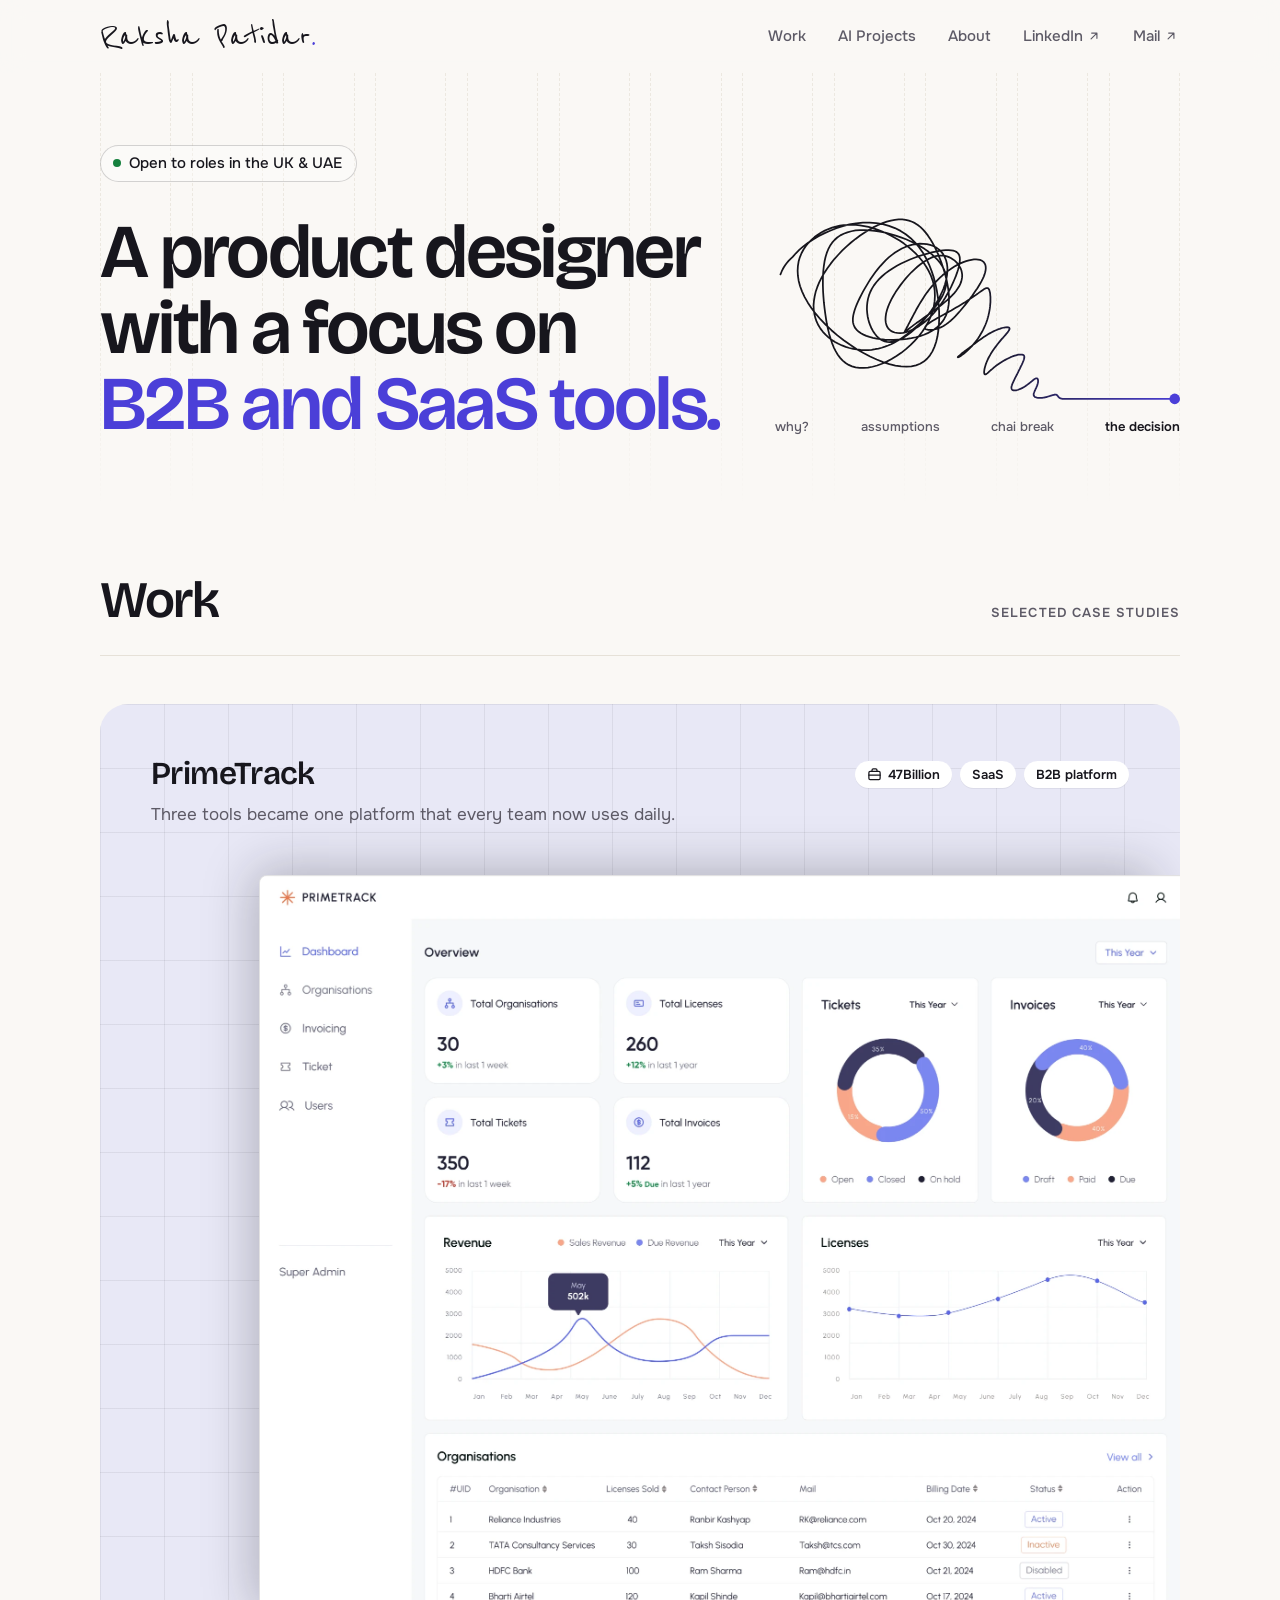
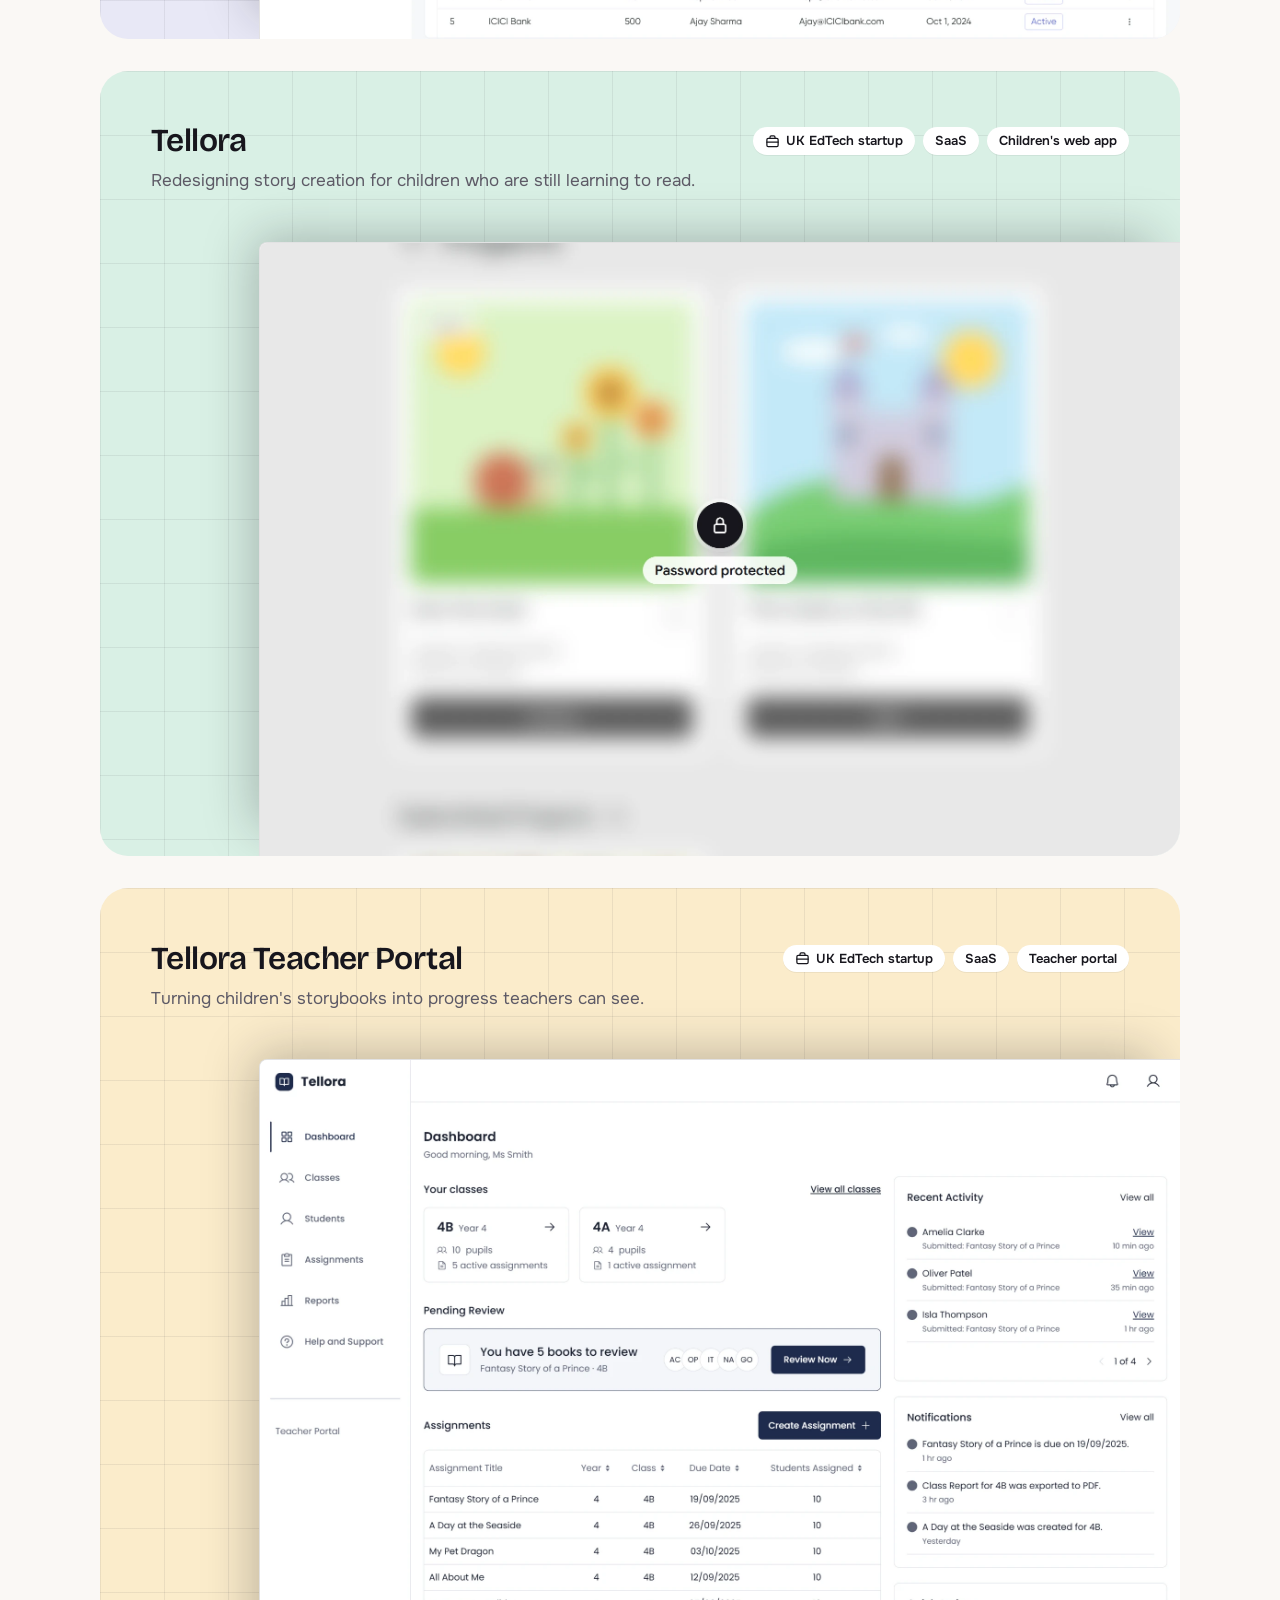
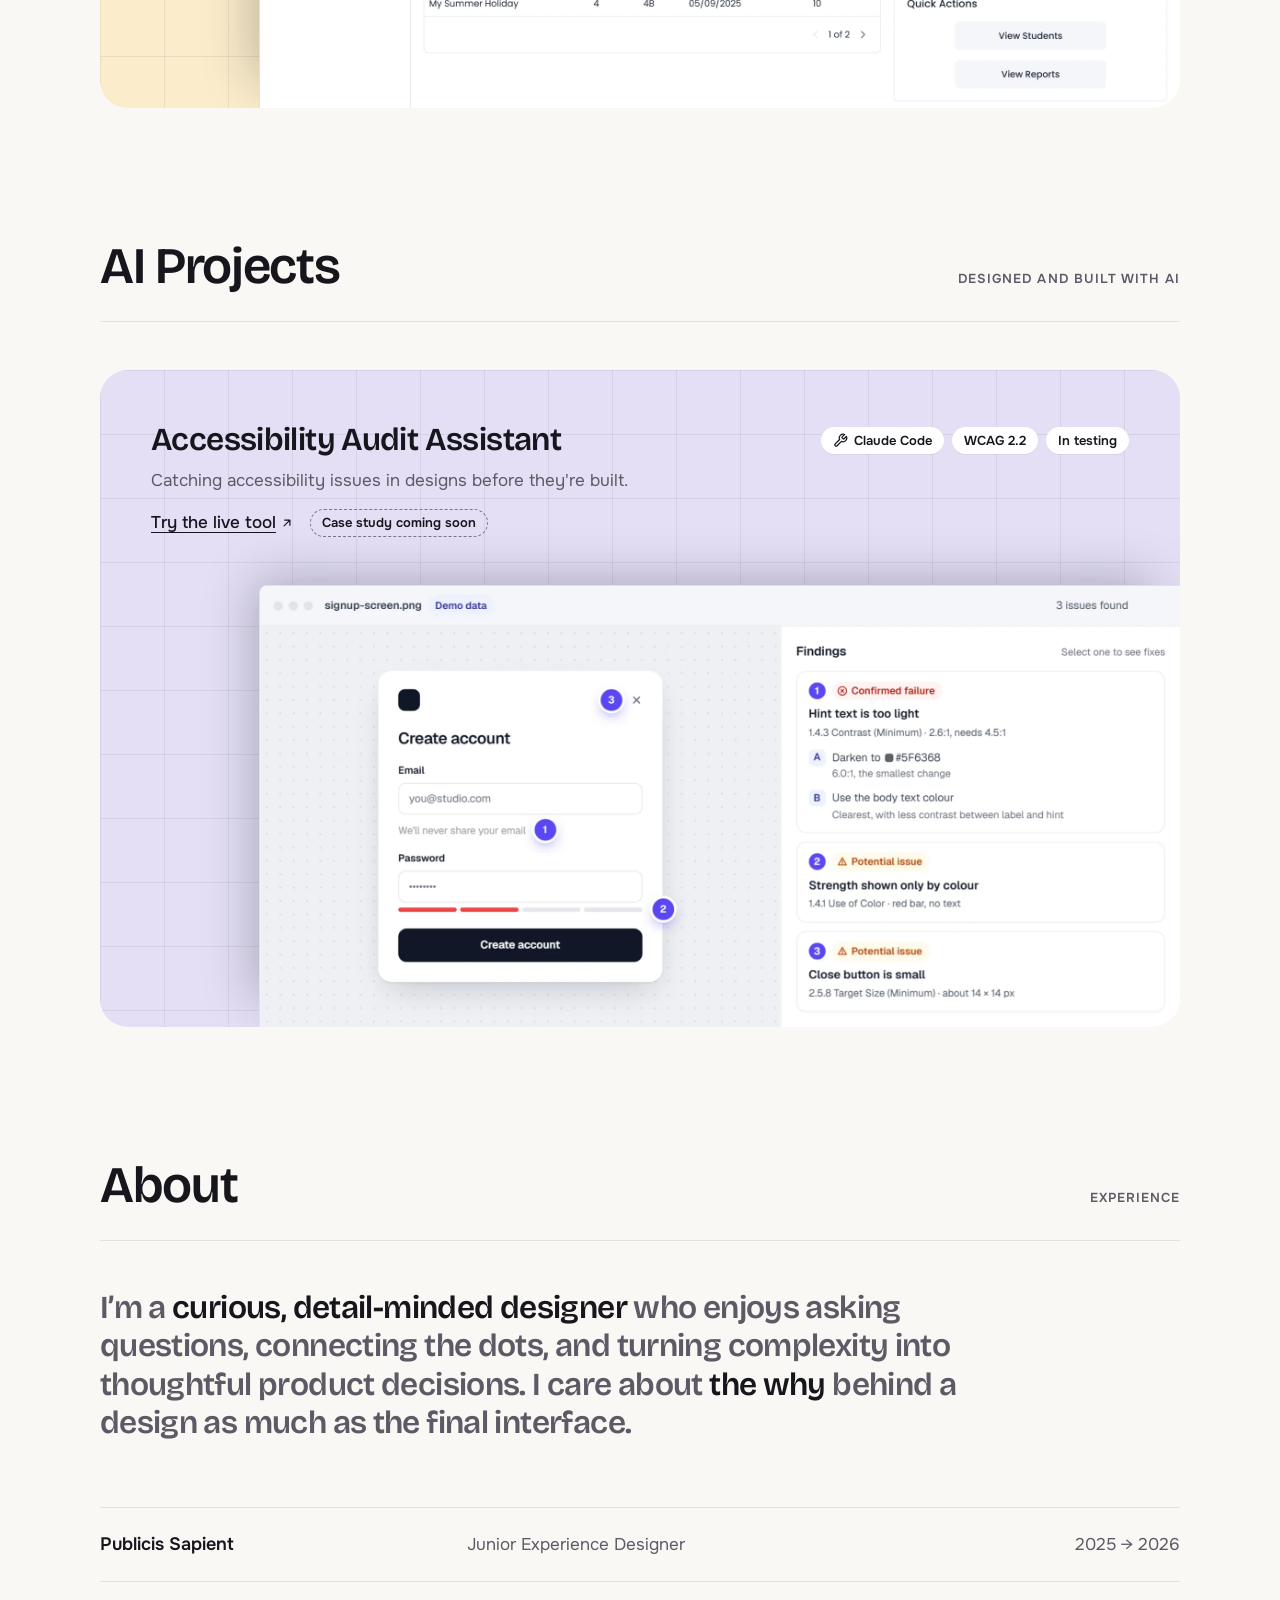
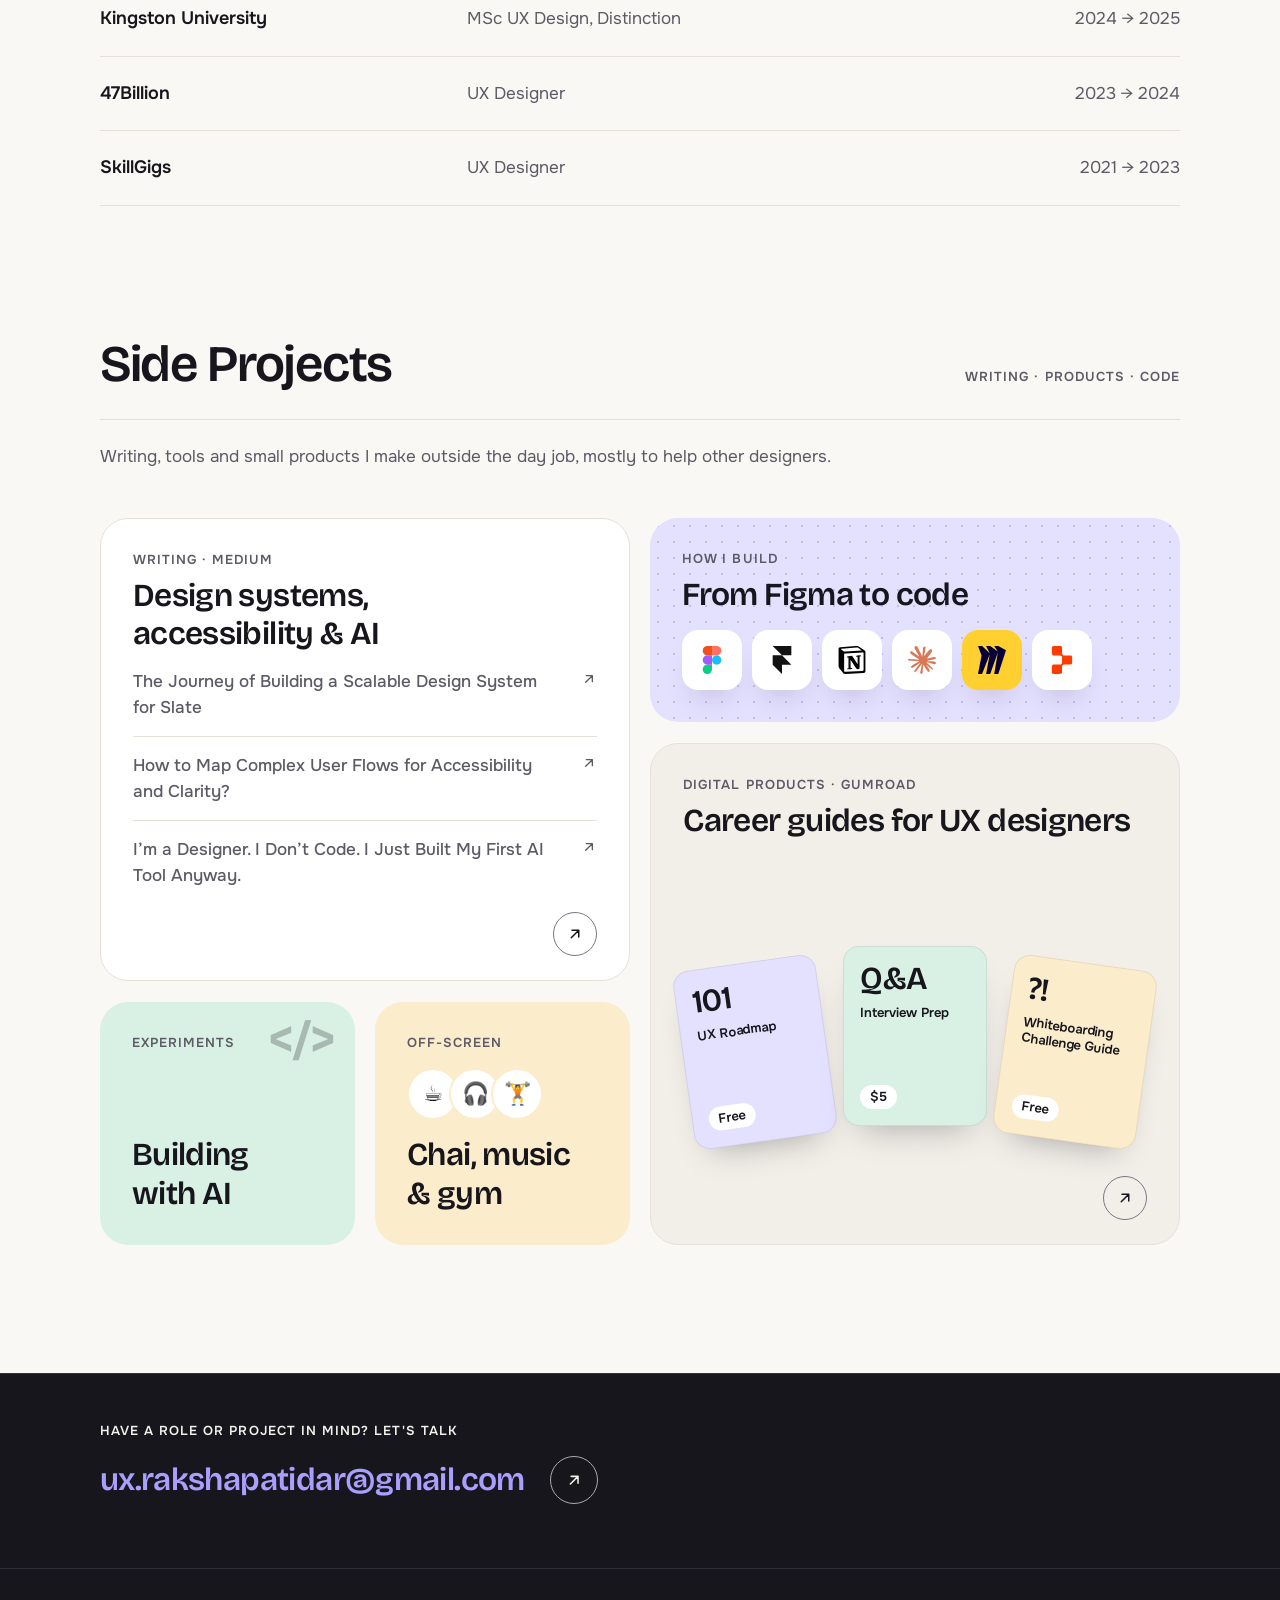
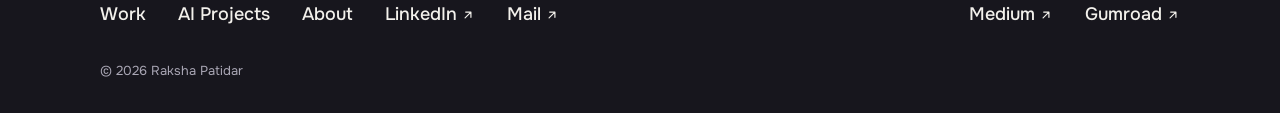
==== commit 8fd81fe5: "Add files via upload" ====
--- a/index.html
+++ b/index.html
@@ -8,9 +8,16 @@
 
   <link rel="preconnect" href="https://fonts.googleapis.com">
   <link rel="preconnect" href="https://fonts.gstatic.com" crossorigin>
-  <link href="https://fonts.googleapis.com/css2?family=Google+Sans:wght@400..700&family=Instrument+Serif:ital@0;1&display=swap" rel="stylesheet">
+  <link href="https://fonts.googleapis.com/css2?family=Bricolage+Grotesque:opsz,wght@12..96,400..800&family=Onest:wght@100..900&family=Reenie+Beanie&display=swap" rel="stylesheet">
 
   <link rel="stylesheet" href="style.css">
+  <script>
+    // A page transition can be skipped (a reload, a background tab). That's fine, so it isn't reported as an error.
+    ["pageswap", "pagereveal"].forEach((type) => addEventListener(type, (e) => {
+      const vt = e.viewTransition;
+      if (vt) [vt.ready, vt.finished, vt.updateCallbackDone].forEach((p) => p.catch(() => {}));
+    }));
+  </script>
   <link rel="icon" href="data:image/svg+xml,<svg xmlns='http://www.w3.org/2000/svg' viewBox='0 0 100 100'><circle cx='50' cy='50' r='50' fill='%234b3fd8'/><text x='50' y='66' font-size='44' text-anchor='middle' fill='white' font-family='Georgia'>RP</text></svg>">
 </head>
 <body>
@@ -22,6 +29,7 @@
     <!-- UI icons -->
     <symbol id="arrow-up-right" viewBox="0 0 24 24"><path d="M7 17L17 7M8 7h9v9" fill="none" stroke="currentColor" stroke-width="2" stroke-linecap="round" stroke-linejoin="round"/></symbol>
     <symbol id="briefcase" viewBox="0 0 24 24"><g fill="none" stroke="currentColor" stroke-width="2" stroke-linecap="round" stroke-linejoin="round"><rect x="3" y="7" width="18" height="13" rx="2"/><path d="M8 7V5a2 2 0 0 1 2-2h4a2 2 0 0 1 2 2v2"/><path d="M3 13h18"/></g></symbol>
+    <symbol id="wrench" viewBox="0 0 24 24"><path d="M14.7 6.3a1 1 0 0 0 0 1.4l1.6 1.6a1 1 0 0 0 1.4 0l3.77-3.77a6 6 0 0 1-7.94 7.94l-6.91 6.91a2.12 2.12 0 0 1-3-3l6.91-6.91a6 6 0 0 1 7.94-7.94l-3.76 3.76z" fill="none" stroke="currentColor" stroke-width="2" stroke-linecap="round" stroke-linejoin="round"/></symbol>
     <symbol id="image" viewBox="0 0 24 24"><g fill="none" stroke="currentColor" stroke-width="1.6" stroke-linecap="round" stroke-linejoin="round"><rect x="3" y="4" width="18" height="16" rx="3"/><circle cx="9" cy="10" r="2"/><path d="M21 16l-5-5-9 9"/></g></symbol>
 
     <!-- Tool logos (How I build). Notion, Claude & Miro from Simple Icons (simpleicons.org, CC0); Replit from replit.com -->
@@ -54,6 +62,7 @@
       <div class="nav-right">
         <ul class="nav-links" id="nav-links">
           <li><a href="#work">Work</a></li>
+          <li><a href="#ai-work">AI Projects</a></li>
           <li><a href="#about">About</a></li>
           <li><a href="https://www.linkedin.com/in/rakshapatidar/" target="_blank" rel="noopener">LinkedIn<svg class="ext" aria-hidden="true"><use href="#arrow-up-right"/></svg><span class="sr-only"> (opens in a new tab)</span></a></li>
           <li><a href="mailto:ux.rakshapatidar@gmail.com">Mail<svg class="ext" aria-hidden="true"><use href="#arrow-up-right"/></svg><span class="sr-only"> (opens your email app)</span></a></li>
@@ -77,13 +86,9 @@
       </div>
 
       <div class="container">
-        <!-- Greeting + the two audiences: hiring managers (full-time) and founders (freelance) -->
+        <!-- EDIT: the line above the headline -->
         <div class="hero-intro">
-          <p class="h5"><span class="t-secondary">Hi! I'm</span> Raksha</p>
-          <div class="tabs" role="tablist" aria-label="Who is visiting?">
-            <button class="tab" role="tab" id="tab-hiring" aria-controls="panel-hiring" aria-selected="true">For hiring managers</button>
-            <button class="tab" role="tab" id="tab-founder" aria-controls="panel-founder" aria-selected="false" tabindex="-1">For founders</button>
-          </div>
+          <p class="hero-status"><span class="hero-status-dot" aria-hidden="true"></span>Open to roles in the UK &amp; UAE</p>
         </div>
 
         <!-- EDIT: headline colour rule (see style-guide.html):
@@ -91,14 +96,28 @@
              Each <span class="line"> is one phrase = one line.
              Keep each line to about 20 characters (like "A product designer")
              so it stays on one line on every screen, phones included. -->
-        <div class="hero-panels">
-          <div class="panel" role="tabpanel" id="panel-hiring" aria-labelledby="tab-hiring">
-            <h1><span class="line">A product designer</span> <span class="line">with a focus on</span> <span class="line t-accent">B2B and SaaS tools.</span></h1>
-          </div>
-
-          <div class="panel" role="tabpanel" id="panel-founder" aria-labelledby="tab-founder" hidden>
-            <h1><span class="line">I help founders</span> <span class="line">turn complex ideas</span> <span class="line t-accent">into clear products.</span></h1>
-          </div>
+        <h1><span class="line">A product designer</span> <span class="line">with a focus on</span> <span class="line t-accent">B2B and SaaS tools.</span></h1>
+
+        <!-- The squiggle: how a process really looks. A click or tap tidies it into a case study's neat line (script.js draws it).
+             EDIT: the words under the line are in .squiggle-labels; keep the aria-label in step with them. -->
+        <div class="hero-squiggle">
+          <button type="button" class="squiggle" aria-pressed="false" aria-label="why? assumptions chai break the decision: a tangled line, how my process really looks. Tidied up, it becomes Research Design Test Ship, how it looks in a case study.">
+            <span class="squiggle-art" aria-hidden="true">
+              <svg viewBox="0 34 460 216">
+                <defs><linearGradient id="squiggle-ink" gradientUnits="userSpaceOnUse" x1="0" y1="0" x2="460" y2="0"><stop offset="0.5" style="stop-color:var(--text-primary)"/><stop offset="1" style="stop-color:var(--accent)"/></linearGradient></defs>
+                <path class="squiggle-path" pathLength="1" d=""/>
+                <circle class="squiggle-tick" cx="5" cy="244" r="4"/>
+                <circle class="squiggle-tick" cx="153" cy="244" r="4"/>
+                <circle class="squiggle-tick" cx="307" cy="244" r="4"/>
+                <circle class="squiggle-dot" cx="454" cy="244" r="6"/>
+              </svg>
+              <span class="squiggle-tip"></span>
+            </span>
+            <span class="squiggle-labels" aria-hidden="true">
+              <span class="is-mess"><span>why?</span><span>assumptions</span><span>chai break</span><span>the decision</span></span>
+              <span class="is-neat"><span>Research</span><span>Design</span><span>Test</span><span>Ship</span></span>
+            </span>
+          </button>
         </div>
       </div>
     </section>
@@ -114,6 +133,19 @@
         <!-- The cards are built from the PROJECTS list in content.js. Edit them there. -->
         <div class="projects" id="projects"></div>
         <noscript><p class="muted">Turn on JavaScript to see the case studies.</p></noscript>
+      </div>
+    </section>
+
+    <!-- ===================== AI PROJECTS ===================== -->
+    <section class="section" id="ai-work" aria-labelledby="ai-title">
+      <div class="container">
+        <div class="section-head">
+          <h2 id="ai-title">AI Projects</h2>
+          <p class="h6">Designed and built with AI</p>
+        </div>
+
+        <!-- Built from content.js: the projects with group: "ai". -->
+        <div class="projects" id="ai-projects"></div>
       </div>
     </section>
 
@@ -174,7 +206,7 @@
     <section class="section" id="side-projects" aria-labelledby="side-title">
       <div class="container">
         <div class="section-head">
-          <h2 id="side-title">Side projects</h2>
+          <h2 id="side-title">Side Projects</h2>
           <p class="h6">Writing · Products · Code</p>
         </div>
         <p class="section-intro">Writing, tools and small products I make outside the day job, mostly to help other designers.</p>
@@ -255,6 +287,7 @@
         <nav aria-label="Footer">
           <ul class="footer-nav">
             <li><a href="#work">Work</a></li>
+            <li><a href="#ai-work">AI Projects</a></li>
             <li><a href="#about">About</a></li>
               <li><a href="https://www.linkedin.com/in/rakshapatidar/" target="_blank" rel="noopener">LinkedIn<svg class="ext" aria-hidden="true"><use href="#arrow-up-right"/></svg><span class="sr-only"> (opens in a new tab)</span></a></li>
             <li><a href="mailto:ux.rakshapatidar@gmail.com">Mail<svg class="ext" aria-hidden="true"><use href="#arrow-up-right"/></svg><span class="sr-only"> (opens your email app)</span></a></li>
--- a/style.css
+++ b/style.css
@@ -11,6 +11,7 @@
    8. Tablets — all mid-size-screen spacing in one place
    9. Phones — all small-screen spacing in one place
    10. Print / PDF — for saving the style guide as a PDF
+   11. Motion — Framer-style animations (off for "reduce motion")
    Change a token once and the whole site updates.
    ========================================================= */
 
@@ -49,6 +50,7 @@
   /* Text */
   --text-primary: #17161d;      /* headings, body, the key words of a headline */
   --text-secondary: #5d5a66;    /* supporting words, labels, meta */
+  --text-copy: #45424e;         /* running text on case studies: a step below the titles, still dark (9:1) */
   --text-on-accent: #ffffff;    /* text on an accent fill */
   --text-inverse: #f3f1ec;      /* text on the dark footer */
   --text-inverse-secondary: #aaa7b5;
@@ -61,6 +63,7 @@
   --border-inverse: #2f2d3a;
   --focus: #4b3fd8;
   --focus-inverse: #f3f1ec;
+  --status: #15803d;            /* the dot beside "Open to roles" */
 
   /* Elevation */
   --shadow-card: 0 18px 32px -18px rgb(23 22 29 / .35);
@@ -69,24 +72,31 @@
 }
 
 :root {
-  --text-logo: 1.625rem;      /* the "Raksha Patidar." logo only */
+  --text-logo: 2.375rem;      /* the "Raksha Patidar." logo only */
 
   /* ---- Font families ---- */
-  --font-display: "Instrument Serif", Georgia, serif;
-  --font-body: "Google Sans", system-ui, -apple-system, "Segoe UI", sans-serif;
+  --font-display: "Bricolage Grotesque", system-ui, -apple-system, "Segoe UI", sans-serif;
+  --font-body: "Onest", system-ui, -apple-system, "Segoe UI", sans-serif;
+  --font-logo: "Reenie Beanie", cursive;
 
   /* ---- Type scale (rem only) ----
-     h1–h3 use the display serif, h4–h6 use Google Sans.
+     h1–h3 use Bricolage Grotesque (600, tight), h4–h6 and text use Onest.
      Need the look of a heading without being one? Use class="h1"…"h6". */
   --text-h1: clamp(2.75rem, 7.8vw, 6.5rem);   /* other H1s; the hero headline sizes itself to the hero (5b) */
   --text-h2: clamp(2rem, 4vw, 3.5rem);
-  --text-h3: clamp(1.75rem, 3vw, 2.5rem);
+  --text-h3: clamp(1.75rem, 2.5vw, 2rem);    /* 28–32px: project names, tile titles, the About statement, the footer email */
   --text-h4: 1.375rem;
   --text-h5: 1.125rem;
+  --text-lead: 1.25rem;       /* 20px: the line under a case-study title and the first paragraph of each section */
   --text-h6: 0.8125rem;       /* 13px labels */
   --text-body: 1.0625rem;     /* 17px running text */
-  --text-small: 0.9375rem;    /* 15px UI labels (nav, tabs) and case-study body text */
+  --text-small: 0.9375rem;    /* 15px UI labels (nav, the status chip) */
   --text-caption: 0.8125rem;  /* 13px: the smallest size on the site */
+
+  /* ---- Letter spacing ----
+     The display font tightens as it gets bigger (0.5px less 3.5% of the size):
+     about −0.01em at 22px, −0.02em at 40px, −0.03em at 80px. */
+  --tracking-display: calc(0.5px - 0.035em);
 
   /* ---- Spacing scale ---- */
   --space-4: 4px;
@@ -118,8 +128,8 @@
 @media (min-width: 1024px) { :root { --gutter: clamp(80px, 7.8vw, 112px); } }
 
 /* Tablets (600–1023px): section titles step up so they clearly outrank card
-   and tile titles (H2 36–40 vs H3 28, the same ×1.4 step as on laptops).
-   Every other size follows the desktop scale. */
+   and tile titles (H2 36–40 vs H3 28). Every other size follows the desktop
+   scale. */
 @media (min-width: 600px) and (max-width: 1023px) {
   :root {
     --text-h2: clamp(2.25rem, 5vw, 2.5rem);
@@ -130,14 +140,17 @@
 
 /* Phones (under 600px): the same type roles, in steps sized for a small screen
    (about ×1.25–1.4 between levels).
-   H1 40 · H2 28 · H3 22 · H4 20 · H5 17 · Body 16 · Small 14 · H6 & Caption 13 */
+   H1 36 · H2 28 · H3 22 · H4 20 · Lead 18 · H5 17 · Body 16 · Small 14 · H6 & Caption 13
+   (H1 is 36, not 40: Bricolage is a wide face, and at 40 a case-study title
+   needed 5–6 lines on a 375px phone) */
 @media (max-width: 599px) {
   :root {
-    --text-h1: 2.5rem;
+    --text-h1: 2.25rem;
     --text-h2: 1.75rem;
     --text-h3: 1.375rem;
     --text-h4: 1.25rem;
     --text-h5: 1.0625rem;
+    --text-lead: 1.125rem;
     --text-body: 1rem;
     --text-small: 0.875rem;
     --gap: 16px;              /* gap between cards = the side margin */
@@ -171,6 +184,7 @@
   --text-quote-secondary: #5d5a66;
   --text-primary: #f3f1ec;
   --text-secondary: #b6b0a9;
+  --text-copy: #d6d0c9;
   --text-on-accent: #17161d;
   --text-inverse-secondary: #b6b0a9;
   --accent: #a99fff;
@@ -196,7 +210,7 @@
   color: var(--text-primary);
   font-family: var(--font-body);
   font-size: var(--text-body);
-  line-height: 1.6;
+  line-height: 1.5;
   -webkit-font-smoothing: antialiased;
   text-rendering: optimizeLegibility;
 }
@@ -211,49 +225,60 @@
 p, li, dd, figcaption { text-wrap: pretty; }
 h1, h2, h3 { text-wrap: balance; }
 
-/* ---- Headings: one definition per level, used everywhere ---- */
+/* ---- Headings: one definition per level, used everywhere ----
+   The same values on every screen size.
+   Line height: every title 1.2 (H1–H5, and the display-font paragraphs),
+   body text 1.5, labels in capitals 1.4. The home headline and the
+   case-study titles are the exception (1.0, see below).
+   Letter spacing: the display font tightens as it grows (--tracking-display),
+   the body font keeps its own spacing, labels in capitals +0.08em.
+   A label sits 8px above its heading (the footer's "Let's talk" line sits
+   16px above the email). */
 h1, h2, h3, h4, h5, h6 { margin: 0; }
 
 h1, .h1 {
   font-family: var(--font-display);
-  font-weight: 400;
+  font-weight: 600;
   font-size: var(--text-h1);
-  line-height: 1.02;
-  letter-spacing: -0.01em;
+  line-height: 1.2;
+  letter-spacing: var(--tracking-display);
   text-transform: none;
 }
 h2, .h2 {
   font-family: var(--font-display);
-  font-weight: 400;
+  font-weight: 600;
   font-size: var(--text-h2);
-  line-height: 1.06;
-  letter-spacing: -0.01em;
+  line-height: 1.2;
+  letter-spacing: var(--tracking-display);
   text-transform: none;
 }
 h3, .h3 {
   font-family: var(--font-display);
-  font-weight: 400;
+  font-weight: 600;
   font-size: var(--text-h3);
-  line-height: 1.15;
-  letter-spacing: -0.005em;
+  line-height: 1.2;
+  letter-spacing: var(--tracking-display);
   text-transform: none;
 }
 h4, .h4 {
   font-family: var(--font-body);
   font-weight: 600;
   font-size: var(--text-h4);
-  line-height: 1.3;
-  letter-spacing: -0.01em;
+  line-height: 1.2;
+  letter-spacing: 0;
   text-transform: none;
 }
 h5, .h5 {
   font-family: var(--font-body);
   font-weight: 600;
   font-size: var(--text-h5);
-  line-height: 1.4;
+  line-height: 1.2;
   letter-spacing: 0;
   text-transform: none;
 }
+/* The one exception: the home headline and the case-study titles are set
+   tight, like a Framer hero (100% line height, −0.035em letter spacing) */
+.hero h1, .case-title { line-height: 1; letter-spacing: -0.035em; }
 h6, .h6 {
   font-family: var(--font-body);
   font-weight: 600;
@@ -322,7 +347,6 @@
 }
 .section-head:has(+ .section-intro) { margin-bottom: var(--space-24); }
 .section-intro {
-  max-width: 56ch;
   margin-bottom: var(--space-48);
   color: var(--text-secondary);
   font-size: var(--text-body);
@@ -383,8 +407,10 @@
 .nav { display: flex; align-items: center; justify-content: space-between; gap: var(--space-16); height: var(--header-h); }
 
 .brand { display: inline-flex; align-items: center; text-decoration: none; min-height: 44px; }
-.initials { font-family: var(--font-display); font-size: var(--text-logo); line-height: 1; }
+.initials { font-family: var(--font-logo); font-weight: 400; font-size: var(--text-logo); line-height: 1; white-space: nowrap; }
 .initials span { color: var(--accent); }
+/* The narrowest phones: a little smaller, so the logo and menu button share one line */
+@media (max-width: 359px) { :root { --text-logo: 2rem; } }
 
 .nav-right { display: flex; align-items: center; gap: var(--space-8); }
 
@@ -420,7 +446,8 @@
 :root[data-theme="dark"] .icon-moon { display: none; }
 
 .menu-btn { display: none; }
-@media (max-width: 720px) {
+/* Five links and the handwritten logo need about 860px, so the menu button takes over below that */
+@media (max-width: 860px) {
   .menu-btn { display: inline-grid; }
   .nav-links {
     display: none;
@@ -439,7 +466,7 @@
 }
 
 /* =========================================================
-   5b. HERO — greeting + audience tabs, then the headline
+   5b. HERO — the status chip, the headline and the squiggle
    Type hierarchy: H5 (greeting) → H1 (headline).
    The hero ends where its content ends, so the gap to the next section
    is the same --section-pad used between every section.
@@ -478,50 +505,78 @@
 
 .hero .container { position: relative; }
 
-.tabs {
-  display: inline-flex; flex-wrap: wrap; gap: var(--space-4); padding: var(--space-4);
-  border-radius: 999px; background: var(--surface-sunken); border: 1px solid var(--border);
-}
-.tab {
-  min-height: 44px; padding: 0 20px; border-radius: 999px; border: 0;
-  background: transparent; color: var(--text-secondary);
-  font: 500 var(--text-small)/1 var(--font-body); cursor: pointer;
-  transition: background-color .2s, color .2s;
-}
-.tab:hover { color: var(--text-primary); }
-/* Selected tab: a solid primary pill, so the selected state stands out
-   ~15:1 against the track in both themes (WCAG 1.4.11) */
-.tab[aria-selected="true"] {
-  background: var(--text-primary); color: var(--surface-page);
-}
-
 /* One phrase per line. If a phrase is too long for a phone, it wraps
    within itself, balanced, so it never breaks mid-phrase into the next line. */
 .hero h1 { text-wrap: balance; }
 .hero h1 .line { display: block; }
 /* Hero headline size, tablets and up: as large as the hero allows.
-   - Width: the longest line (about 6.3em) fills ~95% of the text column.
-     15cqi = 15% of the hero's text column (the .container below).
+   - Width: the longest line (about 8.3–8.6em in Bricolage) stays inside the
+     text column. 9cqi = 9% of the hero's text column (the .container below).
    - Height: the whole hero stays inside the first screen: 30svh − 4rem.
-   The smaller of the two wins, between 44 and 80px, so the headline never
-   fills the whole hero: laptops and tablets 80px (~70px at 600px). Phones keep 40px.
+   The smaller of the two wins, between 40 and 76px, so the headline never
+   fills the whole hero: laptops 76px · tablets ~53–76px. Phones use the
+   phone H1 (36px).
    The first line is for older browsers; the second replaces it where supported. */
 .hero > .container { container-type: inline-size; }
 @media (min-width: 600px) {
   .hero h1 {
-    font-size: clamp(2.75rem, min(12vw, 30vh - 4rem), 5rem);
-    font-size: clamp(2.75rem, min(15cqi, 30svh - 4rem), 5rem);
-  }
-}
-
-/* Both headlines share one grid cell, so the area is always as tall as the
-   longer one and the page below never jumps when switching tabs.
-   The hidden one is invisible to everyone, including screen readers. */
-.hero-panels { display: grid; }
-.hero-panels > .panel { grid-area: 1 / 1; }
-.panel[hidden] { display: block; visibility: hidden; }
-.panel:not([hidden]) h1 { animation: rise .5s ease both; }
+    font-size: clamp(2.5rem, min(6.5vw, 30vh - 4rem), 4.75rem);
+    font-size: clamp(2.5rem, min(9cqi, 30svh - 4rem), 4.75rem);
+  }
+}
+
+.hero h1 { animation: rise .5s ease both; }
 @keyframes rise { from { opacity: 0; transform: translateY(12px); } to { opacity: 1; transform: none; } }
+
+/* The line above the headline: a see-through chip with a green dot */
+.hero-status {
+  display: inline-flex; align-items: center; gap: var(--space-8);
+  padding: 6px 14px 6px 12px; border-radius: 999px;
+  border: 1px solid color-mix(in srgb, var(--text-primary) 18%, transparent);
+  background: color-mix(in srgb, var(--surface) 30%, transparent);
+  font-size: var(--text-small); font-weight: 500; line-height: 1.5; color: var(--text-primary);
+}
+.hero-status-dot { flex: none; width: 8px; height: 8px; border-radius: 50%; background: var(--status); }
+
+/* The squiggle. Laptops: beside the headline, ending on the right margin and centred on its
+   three lines; this width makes it about as tall as they are. Smaller screens: under it. */
+.hero-squiggle { margin-top: var(--space-24); max-width: 400px; }
+@media (min-width: 1180px) {
+  .hero > .container { display: grid; grid-template-columns: max-content minmax(0, 1fr); column-gap: var(--space-48); }
+  .hero-intro { grid-column: 1; }
+  .hero h1 { grid-column: 1; grid-row: 2; }
+  .hero-squiggle { grid-column: 2; grid-row: 2; align-self: center; justify-self: end; width: min(100%, 405px); max-width: none; margin: 0 0 2px; }
+}
+.squiggle { position: relative; display: block; width: 100%; padding: 0; border: 0; background: none; font: inherit; color: var(--text-primary); text-align: left; cursor: pointer; }
+.squiggle:focus-visible { outline: 2px solid var(--focus); outline-offset: 8px; border-radius: var(--radius-xs); }
+.squiggle-art { position: relative; display: block; }
+.squiggle svg { display: block; width: 100%; height: auto; overflow: visible; }
+.squiggle-path { fill: none; stroke: url(#squiggle-ink); stroke-width: 2; stroke-linecap: round; stroke-linejoin: round; }
+.squiggle-dot { fill: var(--accent); }
+.squiggle-tick { fill: var(--text-primary); opacity: 0; transition: opacity .35s; }
+.squiggle.is-tidy .squiggle-tick { opacity: 1; }
+/* One evenly spaced row of labels: four messy truths, or four neat steps */
+.squiggle-labels {
+  display: grid; margin-top: var(--space-12);
+  font-size: var(--text-caption); font-weight: 500; line-height: calc(var(--text-small) * 1.5); color: var(--text-secondary);
+}
+.squiggle-labels > span { grid-area: 1 / 1; display: flex; flex-wrap: wrap; justify-content: space-between; gap: 0 var(--space-8); transition: opacity .35s; }
+.squiggle-labels > span > span { white-space: nowrap; }
+.squiggle-labels > span > span:last-child { font-weight: 600; color: var(--text-primary); }
+.squiggle-labels .is-neat { opacity: 0; }
+.squiggle.is-tidy .squiggle-labels .is-mess { opacity: 0; }
+.squiggle.is-tidy .squiggle-labels .is-neat { opacity: 1; }
+/* The hint: a small tooltip at the cursor, or fixed above the line on touch screens and for the keyboard */
+.squiggle-tip {
+  position: absolute; z-index: 2; left: 0; top: 0; translate: var(--x, 0) var(--y, 0);
+  padding: 6px 10px; border-radius: var(--radius-xs); white-space: nowrap; pointer-events: none;
+  background: var(--text-primary); color: var(--surface-page); font: 500 var(--text-caption)/1.3 var(--font-body);
+  box-shadow: 0 10px 18px -10px rgb(23 22 29 / .5);
+  opacity: 0; transition: opacity .2s, translate .14s linear;
+}
+.squiggle-tip.is-on { opacity: 1; }
+.squiggle-tip.is-fixed { left: auto; top: auto; right: 0; bottom: 24px; translate: none; }
+.squiggle-tip.is-fixed::after { content: ""; position: absolute; right: 18px; bottom: -4px; width: 10px; height: 10px; rotate: 45deg; border-radius: 2px; background: inherit; }
 
 /* =========================================================
    5c. WORK — one card per project (built from content.js)
@@ -546,7 +601,7 @@
   position: relative;
   overflow: hidden;
   display: flex; flex-direction: column;
-  padding: var(--card-pad) var(--card-pad) 0;
+  padding: var(--card-pad) var(--card-pad) 0;   /* no bottom padding: the screenshot sits in the bottom-right corner */
   border-radius: var(--radius-lg);
   background-color: var(--tint, var(--surface-tint-1));
   background-image:
@@ -585,13 +640,31 @@
   margin-top: var(--space-8);
   color: var(--text-secondary);
 }
-/* Screenshot: identical on every card. Sits bottom-right and bleeds off the
-   right and bottom edges by the same amount (the card clips it). The top of
-   the mockup shows; the full image is on the case-study page. */
+/* A project with no case study yet: a link to the live tool (it covers the
+   card) and a dashed chip, the same "not yet" chip the case studies use */
+.project-live {
+  display: flex; flex-wrap: wrap; align-items: center; gap: var(--space-8) var(--space-16);
+  margin-top: var(--space-16);
+}
+.project-live a {
+  display: inline-flex; align-items: center; gap: var(--space-4);
+  font-weight: 500;
+  text-decoration: underline; text-decoration-thickness: 1px; text-underline-offset: 4px;
+}
+.project:hover .project-live a { text-decoration-thickness: 2px; }
+.project-soon {
+  padding: 3px 11px;
+  border: 1px dashed var(--border-strong); border-radius: 999px;
+  font-size: var(--text-caption); font-weight: 600; line-height: 1.5;
+  color: var(--text-primary);
+}
+/* Screenshot: identical on every card. It sits in the bottom-right corner and
+   runs to the card's right and bottom edges, and it is shown whole: its height
+   follows the image, so the image ends exactly at the card's edges and no part
+   of the mockup is cut off. */
 .project-shot {
   position: relative;
-  margin: var(--space-48) calc(-1 * var(--card-pad)) -24px clamp(0px, 11%, 140px);
-  height: clamp(260px, 42vw, 570px);
+  margin: var(--space-48) calc(-1 * var(--card-pad)) 0 clamp(0px, 11%, 140px);
   border-radius: var(--radius-xs) 0 0 0;
   border: 1px solid color-mix(in srgb, var(--text-primary) 12%, transparent);
   border-right: 0; border-bottom: 0;
@@ -599,7 +672,8 @@
   overflow: hidden;
   box-shadow: var(--shadow-shot);
 }
-.project-shot img { width: 100%; height: auto; }   /* never stretched or scaled out of proportion */
+.project-shot img { display: block; width: 100%; height: auto; }   /* never cropped, stretched or scaled out of proportion */
+.project-shot:not(.has-image) { aspect-ratio: 3 / 2; }   /* the placeholder until a screenshot is added */
 .shot-placeholder {
   height: 100%;
   display: grid; place-content: center; justify-items: center; gap: var(--space-8);
@@ -616,7 +690,8 @@
    ========================================================= */
 /* No row gap: the space between the statement and the table is set by .xp only */
 .about-grid { row-gap: 0; }
-.statement { grid-column: 1 / span 8; color: var(--text-secondary); }
+/* A paragraph set in the display font: the title line height (1.2) */
+.statement { grid-column: 1 / span 10; color: var(--text-secondary); }
 .statement strong { font-weight: inherit; color: var(--text-primary); }
 
 /* Experience: a real <table>, aligned to the same left edge as the section title */
@@ -639,7 +714,7 @@
 .xp tbody tr:last-child > * { border-bottom: 1px solid var(--border); }
 .xp tbody th {
   width: 34%;
-  font-size: var(--text-h5); font-weight: 600; line-height: 1.4;   /* the H5 style */
+  font-size: var(--text-h5); font-weight: 600; line-height: 1.2;   /* the H5 style */
   color: var(--text-primary);
 }
 .xp td { color: var(--text-secondary); }
@@ -690,6 +765,9 @@
    with the same space above and below it (--fab-space) */
 .tile .circle-btn { position: absolute; right: var(--tile-pad); bottom: var(--fab-space); }
 .tile h3 a { text-decoration: none; }
+/* The label sits 8px above the title (the tile's 16px gap, less 8).
+   Experiments and Off-screen keep their title at the bottom of the tile. */
+:is(.tile-medium, .tile-stack, .tile-gumroad) > h3 { margin-top: calc(var(--space-8) - var(--space-16)); }
 
 /* Placement on the 12-column grid */
 .tile-medium  { grid-column: 1 / 7;  grid-row: 1 / 3; }
@@ -732,8 +810,9 @@
   margin-top: calc(var(--fab-space) - var(--space-16));      /* + the 16px tile gap */
   margin-bottom: calc(var(--fab-space) - var(--tile-pad));   /* into the bottom padding */
 }
-.articles a:hover .article-title { text-decoration: underline; text-underline-offset: 4px; }
-.article-title { font-weight: 500; text-wrap: wrap; }
+.articles a:hover .article-title { color: var(--text-primary); text-decoration: underline; text-underline-offset: 4px; }
+/* Article titles in the secondary colour, a step below the tile's title */
+.article-title { font-weight: 500; color: var(--text-secondary); text-wrap: wrap; transition: color .2s; }
 .article-arrow { width: 16px; height: 16px; flex: none; color: var(--text-secondary); transition: transform .2s; }
 .articles a:hover .article-arrow { transform: translate(2px, -2px); color: var(--accent); }
 
@@ -800,9 +879,9 @@
   box-shadow: var(--shadow-card);
   transition: transform .4s ease;
 }
-.product .glyph { font-family: var(--font-display); font-size: var(--text-h3); line-height: 1; }
+.product .glyph { font-family: var(--font-display); font-weight: 600; font-size: var(--text-h3); line-height: 1; letter-spacing: var(--tracking-display); }
 .product .name {
-  font-size: var(--text-caption); font-weight: 600; line-height: 1.3;
+  font-size: var(--text-caption); font-weight: 600; line-height: 1.2;
   hyphens: auto; overflow-wrap: break-word;
 }
 .product .price {
@@ -830,7 +909,7 @@
    Names use the same list style as the Medium articles (Body, 500). */
 @media (max-width: 599px) {
   .products { grid-template-columns: 1fr; gap: var(--space-8); padding: 0; }
-  .product .name { font-size: var(--text-body); font-weight: 500; line-height: 1.6; }
+  .product .name { min-width: 0; font-size: var(--text-body); font-weight: 500; line-height: 1.5; }
   .product {
     flex-direction: row; align-items: center; gap: var(--space-16);
     aspect-ratio: auto; min-height: 60px; padding: var(--space-12) var(--space-16);
@@ -838,7 +917,7 @@
   }
   /* Glyph, name and price share one centre line in every row */
   .product .glyph { flex: none; width: 2.6em; font-size: var(--text-h4); }
-  .product .price { margin: 0 0 0 auto; align-self: center; }
+  .product .price { flex: none; margin: 0 0 0 auto; align-self: center; }
 }
 
 /* Experiments */
@@ -846,7 +925,7 @@
 .tile-vibe h3 { margin-top: auto; max-width: 8ch; }
 .code-glyph {
   position: absolute; top: var(--space-12); right: 20px;
-  font-family: var(--font-display); font-size: var(--text-h2); line-height: 1;
+  font-family: var(--font-display); font-weight: 600; font-size: var(--text-h2); line-height: 1; letter-spacing: var(--tracking-display);
   opacity: .25;
 }
 
@@ -875,7 +954,7 @@
 .site-footer .t-secondary { color: var(--text-inverse-secondary); }
 
 .footer-top { padding-block: var(--space-48) var(--space-64); }   /* 48px above the "Let's talk" line */
-.footer-eyebrow { color: var(--text-inverse); margin-bottom: var(--space-32); }
+.footer-eyebrow { color: var(--text-inverse); margin-bottom: var(--space-16); }   /* 16px above the email */
 
 .footer-email {
   display: inline-flex; flex-wrap: wrap; align-items: center; gap: var(--space-16) clamp(12px, 2vw, 28px);
@@ -902,11 +981,11 @@
   padding-block: var(--space-24);
 }
 .footer-nav { display: flex; flex-wrap: wrap; gap: 0 var(--space-32); }
-/* Footer links use the H6 label style (13px, 600, uppercase, +0.08em) */
+/* Footer links look like the menu links on phones: the H5 size (18px, phones
+   17), 500, sentence case, on every screen */
 .footer-nav a {
   display: inline-flex; align-items: center; gap: var(--space-4); min-height: 44px;
-  font-size: var(--text-h6); font-weight: 600; line-height: 1.4;
-  letter-spacing: 0.08em; text-transform: uppercase;
+  font-size: var(--text-h5); font-weight: 500; line-height: 1.2;
   text-decoration: none; text-underline-offset: 6px;
 }
 .footer-nav a:hover { text-decoration: underline; }
@@ -932,9 +1011,13 @@
    ========================================================= */
 .case {
   padding-bottom: var(--section-pad);
-  /* Body text on case studies: 15px, the nav size (phones 14) */
-  font-size: var(--text-small);
-  line-height: 1.7;
+  /* The case-study type scale ("Story sections" below). Set here, so the
+     homepage keeps its own sizes. Tablets and phones: sections 8 and 9. */
+  --text-h2: 2.75rem;
+  --text-h3: 1.75rem;
+  --text-h4: 1.75rem;
+  --text-measure: 41.25rem; /* how wide a paragraph runs (660px): about 70 characters of lead, just under 80 of body text */
+  font-size: 1.125rem;
   /* The arrow used by every case-study diagram */
   --arrow: url("data:image/svg+xml,%3Csvg xmlns='http://www.w3.org/2000/svg' viewBox='0 0 20 16'%3E%3Cpath d='M1 8h16M12 3l5 5-5 5' fill='none' stroke='%23000' stroke-width='1.6' stroke-linecap='round' stroke-linejoin='round'/%3E%3C/svg%3E");
 }
@@ -942,7 +1025,7 @@
 .back-link {
   display: inline-flex; align-items: center; gap: var(--space-8);
   min-height: 44px; margin-top: var(--space-32);
-  font-weight: 600; color: var(--text-secondary); text-decoration: none;
+  font-size: var(--text-small); font-weight: 500; color: var(--text-secondary); text-decoration: none;
 }
 .back-link:hover { color: var(--text-primary); text-decoration: underline; text-underline-offset: 4px; }
 .back-link svg { width: 18px; height: 18px; }
@@ -950,16 +1033,17 @@
 .case-hero { padding-top: var(--space-48); }
 /* A label line above the title, in grey like every label */
 .case-eyebrow {
-  font-size: var(--text-h6); font-weight: 600; line-height: 1.4;
-  letter-spacing: 0.08em; text-transform: uppercase; color: var(--text-secondary);
+  font-size: var(--text-h6); font-weight: 500; line-height: 1.4;
+  letter-spacing: 0.06em; text-transform: uppercase; color: var(--text-secondary);
 }
 /* The page title uses the H1 display style, as in the home hero */
-/* Case-study titles: the H1 display style, a step smaller (40–80px) so a long
-   sentence-title doesn't overpower the page */
-.case-title { margin-top: var(--space-16); font-size: clamp(2.5rem, 6.4vw, 5rem); }
-/* The line under the title uses the Lead size (18px), so it supports the
-   title instead of competing with it */
-.case-lede { margin-top: var(--space-24); font-size: var(--text-h5); line-height: 1.6; color: var(--text-secondary); }
+/* Case-study titles: the hero's tight style (see the headings), smaller than
+   the home headline (36–64px) so a long sentence-title doesn't overpower the
+   page, and always larger than the section titles */
+.case-title { margin-top: var(--space-8); font-size: clamp(2.25rem, 1rem + 4vw, 4rem); }
+/* The line under the title: the Lead style (20px, phones 18), in the primary
+   colour, like the first paragraph of every section */
+.case-lede { max-width: var(--text-measure); margin-top: var(--space-24); font-size: var(--text-lead); color: var(--text-primary); }
 .case-hero .tags { margin-top: var(--space-24); }
 .case-hero .tags li { background: var(--surface-sunken); }
 
@@ -968,7 +1052,7 @@
   margin: var(--space-48) 0 0; padding-block: var(--space-24);
   border-block: 1px solid var(--border);
 }
-.case-meta dd { margin: var(--space-4) 0 0; font-weight: 600; }
+.case-meta dd { margin: var(--space-4) 0 0; font-size: 1rem; font-weight: 500; }
 
 /* Password dialog for a locked case study (script.js). It opens from the Work
    card, and on the published password page (site-tools/publish.ps1). */
@@ -1002,7 +1086,9 @@
 .lock-help { font-size: var(--text-small); color: var(--text-secondary); }
 .lock-help a { color: var(--text-primary); text-underline-offset: 3px; }
 
-/* Cover: the project's tint with the grid texture, screenshot frame inside */
+/* Cover: the project's tint with the grid texture. The screenshot frame sits
+   on the bottom edge, with the same space on the left, right and top, and is
+   shown whole (its height follows the image) */
 .case-cover {
   --grid-line: color-mix(in srgb, var(--text-primary) 7%, transparent);
   margin: var(--space-48) 0 0;
@@ -1016,7 +1102,7 @@
   overflow: hidden;
 }
 .case-cover-frame {
-  height: clamp(260px, 45vw, 560px);
+  height: clamp(260px, 45vw, 560px);   /* the empty slot until a screenshot is added */
   margin-bottom: -24px;
   border-radius: var(--radius-xs) var(--radius-xs) 0 0;
   border: 1px solid color-mix(in srgb, var(--text-primary) 12%, transparent);
@@ -1025,39 +1111,61 @@
   overflow: hidden;
   box-shadow: var(--shadow-shot);
 }
-.case-cover-frame img { width: 100%; height: auto; }
+.case-cover-frame img { display: block; width: 100%; height: auto; }
 .case-cover-frame.has-image { height: auto; margin-bottom: 0; }
 
 /* Story sections -------------------------------------------------------
    Written for a hiring manager who skims. One system, used the same way on
    every case study.
-   TYPE: six sizes, all from the site scale
-   · Section titles: H2 in Instrument Serif. The serif is only used for the
-     page title and the section titles; everything else is Google Sans.
-   · Sub-headings and design decisions: class="h4" (22px, phones 20)
-   · Titles of cards, cells, points and personas: class="h5" (18px, phones 17)
-   · Lead, 18px: the line under the page title, the lesson, the feedback
-   · Body text: 15px, the nav size (phones 14), in the secondary colour
-   · Labels: class="h6" (13px capitals). Stat values: the H2 size
+   TYPE: a clear scale, each level a visible step from the next
+   (laptops · tablets · phones)
+   · Page title: H1 in Bricolage Grotesque, 64 · 47 · 36
+   · Section titles: H2 in Bricolage Grotesque, 44 · 36 · 28. The display font
+     is only used for the page title, the section titles and the Impact
+     statement; everything else is Onest.
+   · Sub-headings and design decisions: class="h4", 28 · 24 · 22
+   · Lead: the line under the page title and the first paragraph of each
+     section, 20 · 20 · 18
+   · Body text: 18 · 17 · 16, the lesson and the feedback too
+   · Titles of cards, cells, points and personas: class="h5", bold, 18 · 18 · 17
+   · Card and table text: 16 everywhere, one step below the body text
+   · Labels: class="h6", 13 capitals. Stat values: the H2 size
+   WEIGHT: 600 only for titles and bold words; labels, chips, table row names
+   and the project facts are 500, everything else 400.
+   TEXT COLOUR: three steps, so the eye finds titles first
+   · Primary (near black): titles, the lead, bold words, table row names
+   · Copy (dark grey, --text-copy): all other running text
+   · Secondary (grey): labels, section numbers, table headings and the
+     supporting words of the Impact statement
    COLOUR: all from the theme, each with one job
-   · Accent: numbers, icons, bullets, eyebrow labels, stat values
    · The project's tint (lilac): highlights and PrimeTrack itself
    · Butter: problems · Mint: results · Sunken grey: reflection and notes
    · Dark: what people said
-   ICONS: outline, 2px stroke, round ends, in the accent colour: 20px beside
-   a title, 24px inside a persona badge. Cards and tables have no icons.
-   Everything spans the full width of the page. */
-.case-section { padding-top: var(--section-pad); color: var(--text-secondary); }
+   ICONS: outline, 2px stroke, round ends: 20px beside a title, 24px inside a
+   persona badge. Cards and tables have no icons.
+   Components span the full width of the page; paragraphs stop at
+   --text-measure. */
+.case-section { padding-top: var(--section-pad); color: var(--text-copy); }
 .case-glance { padding-top: var(--space-64); }
-/* Headings, bold words and table row names stay in the primary colour */
 :where(.case-section) :where(h2, h3, h4, .h4, .h5, strong, th) { color: var(--text-primary); }
 .case-section strong { font-weight: 600; }
 .section-num { color: var(--text-secondary); }
-
-/* Icons beside a title are black like the title; icons beside a grey
-   label or note are grey (see the result box, persona boxes and notes) */
+/* Labels: a little lighter and tighter than on the homepage, so the many small
+   labels here don't compete with the titles */
+.case .h6 { font-weight: 500; letter-spacing: 0.06em; }
+.case .tags li { font-weight: 500; }
+/* The lead: the first paragraph of a section */
+.case-section > h2 + p:not([class]) { font-size: var(--text-lead); color: var(--text-primary); }
+/* Running paragraphs and short lists stay readable */
+.case-section > p:not([class]), .case-decision > p:not([class]), .case-section > .cs-list { max-width: var(--text-measure); }
+/* Card and table text: one step below the body text */
+.case :is(.cs-card, .cs-cell, .cs-points li, .persona, .case-table, .flow, .flow-box, .flow-result, .cs-note) { font-size: 1rem; }
+
+/* Icons beside a title are black like the title; icons beside text or a
+   grey label take that colour (notes, the result box, persona boxes) */
 .cs-icon { display: block; width: 20px; height: 20px; color: var(--text-primary); }
-.cs-note > .cs-icon, .flow-result .cs-icon { color: var(--text-secondary); }
+.cs-note > .cs-icon { color: var(--text-copy); }
+.flow-result .cs-icon { color: var(--text-secondary); }
 
 /* An icon beside the title, the text under the title (cells, points, notes) */
 .cs-cell, .cs-points li, .cs-note {
@@ -1187,11 +1295,11 @@
   display: inline-block; margin-top: var(--space-8);
   padding: 2px var(--space-12); border-radius: 999px;
   background: var(--surface-sunken); color: var(--text-primary);
-  font-size: var(--text-caption); font-weight: 600; line-height: 1.6;
-}
-/* The facts: a grey label (H6) above content in the primary colour */
+  font-size: var(--text-caption); font-weight: 500; line-height: 1.5;
+}
+/* The facts: a grey label (H6) above content in the copy colour */
 .persona-body { grid-row: span 3; display: grid; grid-template-rows: subgrid; row-gap: var(--space-16); margin: 0; }
-.persona-body dd { margin: 0; color: var(--text-primary); }
+.persona-body dd { margin: 0; color: var(--text-copy); }
 .persona-uses { display: flex; flex-wrap: wrap; align-items: center; align-content: start; gap: var(--space-8) var(--space-12); }
 .persona-uses .tags li { background: var(--surface-sunken); }
 .persona-box {
@@ -1216,15 +1324,15 @@
   width: 6px; height: 6px; border-radius: 50%; background: var(--text-secondary);
 }
 
-/* Impact as one outcome statement in the display serif (class="h3
+/* Impact as one outcome statement in the display font (class="h3
    cs-outcome"), the same pattern as the About statement on the home page:
    the key facts in <strong> show in black, the words around them in grey */
-.cs-outcome { color: var(--text-secondary); line-height: 1.25; text-wrap: balance; }
+.cs-outcome { color: var(--text-secondary); text-wrap: balance; }
 .case-section .cs-outcome strong { font-weight: inherit; color: var(--text-primary); }
 
 /* Impact as numbers (used by the case-study.html template): three quiet
    grey cards with the same padding, gap and text size
-   as every other card. The number is in the display serif at the
+   as every other card. The number is in the display font at the
    section-title size, with its label (body text, grey) under it; both are
    centred. */
 .cs-stats { display: grid; grid-template-columns: repeat(3, minmax(0, 1fr)); gap: var(--gap); }
@@ -1239,8 +1347,8 @@
 }
 .cs-value {
   display: block;
-  font-family: var(--font-display); font-weight: 400;
-  font-size: var(--text-h2); line-height: 1; letter-spacing: -0.01em;
+  font-family: var(--font-display); font-weight: 600;
+  font-size: var(--text-h2); line-height: 1; letter-spacing: var(--tracking-display);
   color: var(--text-primary);
 }
 
@@ -1251,7 +1359,7 @@
   border-radius: 0 var(--radius-sm) var(--radius-sm) 0;
   background: var(--tint, var(--surface-tint-1));
   color: var(--text-primary);
-  font-size: var(--text-h5); line-height: 1.55;
+  font-size: var(--text-h5);
 }
 
 /* Feedback: the inverse of the page (dark in light mode, cream in dark mode),
@@ -1262,9 +1370,9 @@
   background: var(--surface-quote);
   border: 1px solid var(--border-quote);
   color: var(--text-quote);
-  font-size: var(--text-h5); line-height: 1.55;
-}
-.case-quote .h6 { margin-bottom: var(--space-12); color: var(--text-quote-secondary); }
+  font-size: var(--text-h5);
+}
+.case-quote .h6 { margin-bottom: var(--space-8); color: var(--text-quote-secondary); }
 
 /* Notes: a quiet box with an icon (how the results were measured, how I used AI) */
 .cs-note {
@@ -1285,10 +1393,10 @@
 .case-table :is(th, td):last-child { padding-right: 0; }
 .case-table thead th {
   padding-top: 0;
-  font-size: var(--text-h6); font-weight: 600; line-height: 1.4;
-  letter-spacing: 0.08em; text-transform: uppercase; color: var(--text-secondary);
-}
-.case-table tbody th { font-weight: 600; }
+  font-size: var(--text-h6); font-weight: 500; line-height: 1.4;
+  letter-spacing: 0.06em; text-transform: uppercase; color: var(--text-secondary);
+}
+.case-table tbody th { font-weight: 500; }
 
 /* Use cases: one per card. A label and title, then Before and After (48px
    apart), then one mint Result box. Steps are outlined boxes; the
@@ -1309,7 +1417,7 @@
   padding: var(--space-16) var(--space-24);
   border-radius: var(--radius-sm);
   background: var(--surface-tint-2);
-  color: var(--text-primary);
+  color: var(--text-copy);
 }
 .flow-result .h6 { display: flex; align-items: center; gap: var(--space-8); }
 .flow-result .cs-icon { width: 16px; height: 16px; }
@@ -1318,14 +1426,15 @@
   display: grid; place-content: center;
   min-height: 56px; padding: var(--space-12) var(--space-16);
   border: 1px solid var(--border-strong); border-radius: var(--radius-sm);
-  background: var(--surface-page); color: var(--text-primary);
-  text-align: center; font-weight: 500; line-height: 1.4;
+  background: var(--surface-page); color: var(--text-copy);
+  text-align: center; line-height: 1.4;
   text-wrap: balance;   /* "Tech / fixes it", never "Tech fixes / it" */
 }
 .flow li.is-key, .flow-box.is-key {
   border: 2px solid var(--text-primary);
   background: var(--tint, var(--surface-tint-1));
-  font-weight: 600;
+  color: var(--text-primary);
+  font-weight: 500;
 }
 
 /* Steps in a row, any number of them, each the same width.
@@ -1360,12 +1469,14 @@
 .case-steps li::before {
   content: counter(step, decimal-leading-zero);
   grid-row: span 2;
-  font-size: var(--text-h5); font-weight: 600; line-height: 1.4;
+  font-size: var(--text-h5); font-weight: 600; line-height: 1.2;
   color: var(--text-secondary);
 }
 
-/* Screenshots */
-.case-figures { display: grid; grid-template-columns: repeat(2, minmax(0, 1fr)); gap: var(--gap); }
+/* Screenshots: always shown whole. The shapes below are only the empty slots
+   shown until an image is added; once it is, the image sets the frame's
+   height, so no screenshot is ever cropped on any side. */
+.case-figures { display: grid; grid-template-columns: repeat(2, minmax(0, 1fr)); align-items: start; gap: var(--gap); }
 .case-figure { margin: 0; }
 .case-figure .frame {
   aspect-ratio: 4 / 3;
@@ -1374,25 +1485,24 @@
   border: 1px solid var(--border);
   overflow: hidden;
 }
-.case-figure img { width: 100%; height: 100%; object-fit: cover; }
+.case-figure img { display: block; width: 100%; height: auto; }
 .case-figure figcaption { margin-top: var(--space-12); }
-/* A screen grid shaped like the product screenshots (6:5), showing each from the top */
+/* Empty slots shaped like the screenshots they wait for */
 .case-figures.is-screens .frame { aspect-ratio: 6 / 5; }
-/* PrimeTrack's screens are exported at 3:2, so its grid shows them whole */
 .case-figures.is-screens.is-3x2 .frame { aspect-ratio: 3 / 2; }
-/* A taller screen (exported about 9:10) shares a row with another one, so both show whole */
 .case-figures.is-screens .case-figure.is-tall .frame { aspect-ratio: 9 / 10; }
-.case-figures.is-screens img { object-position: top left; }
-/* One wide screenshot: a 16:9 slot until the image is added, then the
-   image sets the height, so it is never cropped */
 .case-figure.is-wide .frame { aspect-ratio: 16 / 9; }
+/* An image always wins over the slot shape (each selector outranks its slot rule) */
+.case-figure .frame:has(> img),
+.case-figures.is-screens .frame:has(> img),
+.case-figures.is-screens.is-3x2 .frame:has(> img),
+.case-figures.is-screens .case-figure.is-tall .frame:has(> img),
 .case-figure.is-wide .frame:has(> img) { aspect-ratio: auto; }
-.case-figure.is-wide img { height: auto; }
 
 /* One rhythm inside every section:
-   number → title 12 · title → content 24 · text → text 16 · around cards,
+   number → title 8 · title → content 16 · text → text 16 · around cards,
    cells, diagrams, screenshots and notes 32 · before a sub-section or a
-   panel 64 · sub-section → its content 24 · design decisions 64 + a rule + 64. */
+   panel 64 · sub-section → its content 16 · design decisions 64 + a rule + 64. */
 .case-section > * + * { margin-top: var(--space-16); }
 .case-section > * + :where(.cs-grid, .cs-cells, .cs-stats, .persona-group, .case-table, .case-flow, .case-figure, .case-figures, .case-callout, .case-quote, .cs-note, .case-steps),
 .case-section > :where(.cs-grid, .cs-cells, .cs-stats, .persona-group, .case-table, .case-flow, .case-figure, .case-figures, .case-callout, .case-quote, .cs-note, .case-steps, .cs-panel) + * {
@@ -1400,10 +1510,8 @@
 }
 .case-section > * + :where(h3, .cs-panel, .case-decision) { margin-top: var(--space-64); }
 .case-section > .persona-group + .persona-group { margin-top: var(--space-48); }
-.case-section > .section-num + h2 { margin-top: var(--space-12); }
-.case-section > h2 + * { margin-top: var(--space-24); }
-.case-glance > h2 + * { margin-top: var(--space-16); }
-.case-section > h3 + * { margin-top: var(--space-24); }
+.case-section > .section-num + h2 { margin-top: var(--space-8); }
+.case-section > :is(h2, h3) + * { margin-top: var(--space-16); }
 .case-section > h2 + .case-decision { margin-top: var(--space-48); }
 .case-section > .case-decision + .case-decision {
   margin-top: var(--space-64); padding-top: var(--space-64);
@@ -1441,6 +1549,92 @@
   @keyframes read-progress { to { transform: scaleX(1); } }
 }
 
+/* Contents: built by script.js from the numbered sections, in one of two forms.
+   - Laptops: a plain list beside the text, in the left margin. A thin line
+     beside it fills as you read, and the section on screen is dark and bold.
+     On smaller laptops the story moves right a little to make room.
+   - Tablets and phones: a small pill at the bottom of the screen shows where
+     you are, with a progress line along its edge, and opens the full list.
+   Both appear when the story starts and leave when it ends. */
+.case-rail { display: none; }
+@media (min-width: 1100px) {
+  .case-rail {
+    display: block;
+    position: fixed; z-index: 80;
+    top: calc(var(--header-h) + var(--space-48));
+    left: max(var(--space-16), calc((100vw - var(--max-width)) / 2 + var(--gutter) - 198px));
+    width: 182px;
+    max-height: calc(100vh - var(--header-h) - var(--space-64));
+    overflow-y: auto; scrollbar-width: none;
+    padding: var(--space-8);   /* room for the focus ring inside the scrolling area */
+    transition: opacity .3s, translate .5s var(--ease-out);
+  }
+  /* Off the story it hides, but a keyboard user tabbing into it still sees it */
+  .case-rail:not(.is-on, :focus-within) { opacity: 0; pointer-events: none; translate: -8px 0; }
+  .case-body { margin-left: max(0px, calc(214px - (100vw - min(100vw, var(--max-width))) / 2 - var(--gutter))); }
+}
+.case-rail-label {
+  margin-bottom: var(--space-12);
+  font-size: var(--text-caption); font-weight: 500; line-height: 1.4; color: var(--text-secondary);
+}
+.case-rail ol { position: relative; display: grid; gap: 2px; padding-left: var(--space-12); }
+.case-rail ol::before, .case-rail ol::after {
+  content: ""; position: absolute; left: 0; top: 0; width: 2px; border-radius: 2px;
+}
+.case-rail ol::before { bottom: 0; background: var(--border); }
+.case-rail ol::after { height: var(--fill, 0px); background: var(--text-primary); }
+.case-rail a {
+  display: block; padding: 5px 0;
+  font-size: var(--text-caption); line-height: 1.35;
+  color: var(--text-secondary); text-decoration: none;
+}
+.case-rail a:hover { color: var(--text-primary); }
+.case-rail a[aria-current] { color: var(--text-primary); font-weight: 600; }
+
+.case-pill {
+  position: fixed; z-index: 85; left: 50%; bottom: var(--space-16);
+  width: max-content; max-width: calc(100vw - 2 * var(--space-16));
+  translate: -50% 0;
+  transition: opacity .3s, translate .5s var(--ease-out), visibility .3s;
+}
+.case-pill:not(.is-on) { translate: -50% var(--space-16); opacity: 0; visibility: hidden; }
+@media (min-width: 1100px) { .case-pill { display: none; } }
+.case-pill-btn {
+  position: relative; overflow: hidden;
+  display: flex; align-items: center; gap: var(--space-8);
+  max-width: 100%; min-height: 44px; padding: 0 var(--space-12) 0 var(--space-16);
+  font: 500 var(--text-small)/1.2 var(--font-body); color: var(--text-primary);
+  background: color-mix(in srgb, var(--surface) 92%, transparent);
+  backdrop-filter: blur(14px); -webkit-backdrop-filter: blur(14px);
+  border: 1px solid var(--border-strong); border-radius: 999px;
+  box-shadow: 0 16px 36px -16px rgb(23 22 29 / .35); cursor: pointer;
+}
+.case-pill-btn::after {   /* the progress line */
+  content: ""; position: absolute; left: 0; bottom: 0; height: 2px; width: var(--progress, 0%);
+  background: var(--text-primary);
+}
+.case-pill-count { font-variant-numeric: tabular-nums; color: var(--text-secondary); }
+.case-pill-title { overflow: hidden; text-overflow: ellipsis; white-space: nowrap; }
+.case-pill-btn svg { flex: none; width: 16px; height: 16px; transition: rotate .2s; }
+.case-pill-btn[aria-expanded="true"] svg { rotate: 180deg; }
+.case-pill-menu {
+  position: absolute; left: 50%; bottom: calc(100% + var(--space-8)); translate: -50% 0;
+  width: 280px; max-width: calc(100vw - 2 * var(--space-16)); max-height: min(70vh, 460px); overflow-y: auto;
+  padding: var(--space-8);
+  border: 1px solid var(--border); border-radius: var(--radius-sm);
+  background: var(--surface); box-shadow: var(--shadow-raised);
+}
+.case-pill-menu a {
+  display: flex; gap: var(--space-8); padding: 9px var(--space-12);
+  border-radius: 10px; color: var(--text-copy); text-decoration: none;
+  font-size: var(--text-small); line-height: 1.3;
+}
+.case-pill-num { font-variant-numeric: tabular-nums; color: var(--text-secondary); }
+.case-pill-menu a:hover { background: var(--surface-sunken); color: var(--text-primary); }
+.case-pill-menu a[aria-current] { background: var(--surface-sunken); color: var(--text-primary); font-weight: 600; }
+/* A jump to a section, or a focused link, stays clear of the header and the pill */
+html:has(.case-rail) { scroll-padding-top: calc(var(--header-h) + var(--space-32)); scroll-padding-bottom: 80px; }
+
 /* Tablets and phones: three-card rows and persona cards stack, four-card
    rows become 2 × 2, cell panels become rows, and the steps and scenarios
    turn vertical so nothing gets squeezed */
@@ -1536,8 +1730,8 @@
   .case-table tr > * + * { margin-top: var(--space-8); }
   .case-table td[data-label]::before {
     content: attr(data-label); display: block; margin-bottom: 2px;
-    font-size: var(--text-h6); font-weight: 600; line-height: 1.4;
-    letter-spacing: 0.08em; text-transform: uppercase; color: var(--text-secondary);
+    font-size: var(--text-h6); font-weight: 500; line-height: 1.4;
+    letter-spacing: 0.06em; text-transform: uppercase; color: var(--text-secondary);
   }
 
 }
@@ -1620,8 +1814,9 @@
    ========================================================= */
 .sg { padding-bottom: var(--section-pad); }
 .sg-hero { padding-top: var(--space-48); }
-.sg-hero h1 { margin-top: var(--space-16); }
+.sg-hero h1 { margin-top: var(--space-8); }
 .sg-lede { margin-top: var(--space-24); max-width: 60ch; font-size: var(--text-h5); color: var(--text-secondary); }
+.sg-version { margin-top: var(--space-16); }
 
 .sg-toc { display: flex; flex-wrap: wrap; gap: var(--space-8); margin-top: var(--space-32); }
 .sg-toc a {
@@ -1641,11 +1836,12 @@
 }
 
 /* Typefaces */
-.sg-fonts { display: grid; grid-template-columns: repeat(2, minmax(0, 1fr)); gap: var(--gap); }
+.sg-fonts { display: grid; grid-template-columns: repeat(3, minmax(0, 1fr)); gap: var(--gap); }
 .sg-font { padding: clamp(24px, 3vw, 40px); border-radius: var(--radius-lg); background: var(--surface); border: 1px solid var(--border); }
 .sg-specimen { font-size: var(--text-h1); line-height: 1; margin-bottom: var(--space-24); }
-.sg-specimen-serif { font-family: var(--font-display); }
-.sg-specimen-sans { font-family: var(--font-body); font-weight: 600; letter-spacing: -0.03em; }
+.sg-specimen-display { font-family: var(--font-display); font-weight: 600; letter-spacing: -0.035em; }
+.sg-specimen-text { font-family: var(--font-body); font-weight: 600; }
+.sg-specimen-logo { font-family: var(--font-logo); }
 .sg-font h3 { margin-bottom: var(--space-4); }
 .sg-font p + p { margin-top: var(--space-8); }
 
@@ -1666,6 +1862,13 @@
 .sg-specs dt { color: var(--text-secondary); }
 .sg-specs dd { margin: 0; overflow-wrap: anywhere; }
 .sg-sample { overflow-wrap: anywhere; }
+
+/* Components: the real pieces, laid out as samples */
+.sg-tips { display: flex; flex-wrap: wrap; align-items: center; gap: var(--space-16); }
+.sg-tips .squiggle-tip { position: relative; left: auto; top: auto; right: auto; bottom: auto; translate: none; opacity: 1; }
+.sg-squiggles { display: grid; gap: var(--space-32); max-width: 405px; }
+.sg-squiggles div.squiggle { cursor: default; }
+.sg-chips { display: grid; gap: var(--space-12); justify-items: start; padding: var(--space-24); border-radius: var(--radius-md); background: var(--surface-tint-1); }
 
 /* Headline colour rule */
 .sg-demo { padding: clamp(24px, 4vw, 48px); border-radius: var(--radius-lg); background: var(--surface); border: 1px solid var(--border); }
@@ -1679,8 +1882,8 @@
 .sg-dot-secondary { background: var(--text-secondary); }
 .sg-dot-accent { background: var(--accent); }
 
-/* Colour: light and dark palettes side by side */
-.sg-themes { display: grid; grid-template-columns: repeat(2, minmax(0, 1fr)); gap: var(--gap); }
+/* Colour: the palette */
+.sg-themes { display: grid; gap: var(--gap); }
 .sg-theme {
   padding: clamp(20px, 3vw, 40px);
   border-radius: var(--radius-lg);
@@ -1690,7 +1893,7 @@
 .sg-theme > h3 { margin-bottom: var(--space-24); }
 .sg-group + .sg-group { margin-top: var(--space-32); }
 .sg-group h4 { margin-bottom: var(--space-12); }
-.sg-swatches { display: grid; gap: var(--space-12); }
+.sg-swatches { display: grid; grid-template-columns: repeat(auto-fill, minmax(min(320px, 100%), 1fr)); gap: var(--space-12) var(--space-32); }
 .sg-swatch { display: grid; grid-template-columns: 44px minmax(0, 1fr) auto; gap: var(--space-12); align-items: center; }
 .sg-chip { width: 44px; height: 44px; border-radius: 12px; border: 1px solid color-mix(in srgb, var(--text-primary) 18%, transparent); }
 .sg-swatch-name { display: block; font-size: var(--text-small); font-weight: 600; }
@@ -1704,6 +1907,10 @@
 .sg-contrast th, .sg-contrast td { padding: var(--space-8) var(--space-8) var(--space-8) 0; border-top: 1px solid var(--border); text-align: left; vertical-align: top; }
 .sg-contrast th { font-weight: 500; }
 .sg-contrast .ratio { padding-right: 0; text-align: right; font-weight: 600; white-space: nowrap; }
+/* Version history: the contrast table's style, with fixed version and date columns */
+.sg-versions { max-width: 920px; }
+.sg-versions th:first-child { width: 6rem; font-weight: 600; }
+.sg-versions th:nth-child(2), .sg-versions td:nth-child(2) { width: 11rem; white-space: nowrap; }
 
 /* Spacing and shape */
 .sg-space { display: grid; gap: var(--space-12); }
@@ -1731,7 +1938,6 @@
 .sg-a11y p:not(.h6) { color: var(--text-secondary); }
 
 @media (max-width: 960px) {
-  .sg-themes { grid-template-columns: 1fr; }
   .sg-type { grid-template-columns: 1fr; }
 }
 @media (max-width: 720px) {
@@ -1742,11 +1948,12 @@
 /* =========================================================
    8. TABLETS (600–1023px) — one spacing system for mid-size screens
    Side margin 48–80 · between cards 24 · inside every card 32 ·
-   label → title 16 · title → content 16 · section title → content 48 ·
+   label → title 8 · title → content 16 · section title → content 48 ·
    between sections 80–102 (--section-pad). Type sizes: see the tablet tokens at the top.
    ========================================================= */
 @media (min-width: 600px) and (max-width: 1023px) {
-  .statement { line-height: 1.25; }   /* a multi-line paragraph */
+  /* Case studies: the tablet steps of their type scale */
+  .case { --text-h2: 2.25rem; --text-h3: 1.5rem; --text-h4: 1.5rem; font-size: 1.0625rem; }
 
   /* Work: the same padding and gap as the side-project tiles */
   .projects { gap: var(--gap); }
@@ -1774,14 +1981,8 @@
    between sections 80 (--section-pad). Type sizes: see the phone tokens at the top.
    ========================================================= */
 @media (max-width: 599px) {
-  /* Display type gets a little more line height at small sizes */
-  h1, .h1 { line-height: 1.05; }
-  h2, .h2 { line-height: 1.1; }
-  h3, .h3 { line-height: 1.2; }
-  .statement { line-height: 1.3; }   /* a multi-line paragraph */
-
-  /* Hero tabs: a smaller pill (14px text, 36px tall; 24px is the WCAG minimum) */
-  .tab { min-height: 36px; padding: 0 14px; }
+  /* Case studies: the phone steps of their type scale */
+  .case { --text-h2: 1.75rem; --text-h3: 1.375rem; --text-h4: 1.375rem; font-size: 1rem; }
 
   /* Section heads: the label always sits under the title */
   .section-head {
@@ -1799,6 +2000,7 @@
   .project-head { display: contents; }
   .project-outcome { order: 1; font-size: var(--text-small); }
   .project .tags { order: 2; margin-top: var(--space-16); }
+  .project-live { order: 3; }
   .project-shot { order: 3; }
 
   /* About */
@@ -1817,9 +2019,12 @@
   /* Tool icons: a smaller gap, so the row of six stays as large as it can */
   .apps { --app-gap: var(--space-8); }
 
-  /* Footer: links in two even columns, so none ends up alone on a line */
+  /* Footer: the email (20px) and its arrow (40px) share one line, the links
+     use the body size, in two even columns so none ends up alone on a line */
   .footer-top { padding-bottom: var(--space-48); }
-  .footer-eyebrow { margin-bottom: var(--space-16); }
+  .footer-email .h3 { font-size: 1.25rem; }
+  .footer-email .circle-btn { width: 40px; height: 40px; }
+  .footer-nav a { font-size: var(--text-body); }
   .footer-nav { display: grid; grid-template-columns: repeat(2, max-content); column-gap: var(--space-32); }
   .footer-nav .footer-push { margin-left: 0; }
 
@@ -1847,8 +2052,140 @@
   .sg-section { break-before: page; padding-top: 0; }
   /* Never split a row, card or swatch across two pages */
   .sg-type, .sg-font, .sg-demo, .sg-rule, .sg-swatch, .sg-project,
-  .sg-contrast tr, .sg-space li, .sg-radius, .sg-icons li, .sg-a11y li { break-inside: avoid; }
+  .sg-contrast tr, .sg-space li, .sg-radius, .sg-icons li, .sg-a11y li, .sg-versions tr { break-inside: avoid; }
   h2, h3, h4, .section-head, .sg-note { break-after: avoid; }
+  .back-link, .case-rail, .case-pill { display: none; }
+  /* The PDF shows the squiggle finished, never halfway through drawing itself */
+  .squiggle-path, .squiggle-dot, .squiggle-labels span { animation: none !important; }
+  .squiggle-path { stroke-dasharray: none !important; }
+  /* Use the whole page width, so pages are full rather than half empty:
+     type styles two by two (the H1 and the case-study roles across both
+     columns), the three headline rules side by side, swatches in three
+     columns, compact contrast rows, the spacing scale in two columns, and
+     the accessibility cards four in a row */
+  [data-reveal] { opacity: 1 !important; translate: none !important; filter: none !important; transition: none !important; }
+  .sg-note { max-width: none; margin-bottom: var(--space-12); font-size: var(--text-small); }
+  .sg-section .section-head { margin-bottom: var(--space-16); }
+  .sg-font { padding: var(--space-24); }
+  .sg-specimen { font-size: 3.5rem; margin-bottom: var(--space-16); }
+  .sg-font p:not(.sg-specimen) { font-size: var(--text-small); }
+  .sg-scale { display: grid; grid-template-columns: repeat(3, minmax(0, 1fr)); column-gap: var(--space-32); margin-top: var(--space-24); }
+  .sg-type { grid-template-columns: 1fr; align-items: start; gap: var(--space-12); padding-block: var(--space-16); }
+  .sg-type h3 { margin-bottom: var(--space-8); }
+  .sg-specs { font-size: 0.75rem; line-height: 1.4; }
+  .sg-type.is-wide { grid-column: 1 / -1; grid-template-columns: minmax(0, 5fr) minmax(0, 7fr); align-items: center; }
+  .sg-type.is-stacked { grid-template-columns: minmax(0, 7fr) minmax(0, 5fr); align-items: start; }   /* the long case-study list, its sample beside it */
+  .sg-rules { grid-template-columns: repeat(3, minmax(0, 1fr)); }
+  /* Colour: the swatches on one page, the project card and contrast table on the next */
+  .sg-theme { padding: 0; border: 0; }
+  .sg-theme > h3 { display: none; }   /* the section's label already says "Light mode" */
+  .sg-group:has(.sg-project) { break-before: page; margin-top: 0; }
+  .sg-theme .sg-contrast { margin-top: var(--space-16); font-size: var(--text-caption); }
+  .sg-group + .sg-group { margin-top: var(--space-12); }
+  .sg-group h4 { margin-bottom: var(--space-8); }
+  .sg-swatches { grid-template-columns: repeat(3, minmax(0, 1fr)); gap: var(--space-4) var(--space-32); }
+  .sg-swatch { grid-template-columns: 32px minmax(0, 1fr) auto; gap: var(--space-8); }
+  .sg-chip { width: 32px; height: 32px; border-radius: var(--radius-xs); }
+  .sg-contrast th, .sg-contrast td { padding-block: 2px; }
+  #sg-spacing .sg-note { margin-bottom: var(--space-8); font-size: var(--text-caption); }
+  .sg-space { grid-template-columns: repeat(3, minmax(0, 1fr)); gap: var(--space-4) var(--space-32); }
+  .sg-space li { grid-template-columns: 7rem minmax(0, 1fr); }
+  .sg-radii { margin-top: var(--space-16); }
+  .sg-radius { height: 64px; }
+  .sg-radii + .sg-note { margin-top: var(--space-16); }
+  .sg-squiggles { gap: var(--space-16); max-width: 360px; }
+  .sg-a11y { grid-template-columns: repeat(3, minmax(0, 1fr)); }
+  .sg-a11y li { padding: var(--space-16); font-size: var(--text-small); }
+  /* Motion is short: it follows the squiggle on the same page, its four cards in one row */
+  #sg-motion { break-before: auto; break-inside: avoid; padding-top: var(--space-32); }
+  #sg-motion .sg-a11y { grid-template-columns: repeat(4, minmax(0, 1fr)); }
+  .sg-icons { break-inside: avoid; flex-wrap: nowrap; gap: var(--space-12); }   /* all icons in one row */
+  .sg-icons li { width: auto; flex: 1 1 0; }
+  /* Cover: the title block in the middle of the first page, the title at H1 size */
+  .sg-hero { display: flex; flex-direction: column; justify-content: center; min-height: 170mm; }
+  .sg-hero h1 { font-size: var(--text-h1); }
+}
+
+/* =========================================================
+   11. MOTION — Framer-style. script.js adds .motion-on (unless the visitor
+   asked for reduced motion), so without JavaScript nothing is hidden.
+   Pages slide into each other, the hero headline rises word by word,
+   sections fade up as they scroll in, arrow circles follow the pointer,
+   the header tucks away on the way down, and footer links draw their
+   underline. Screenshots are never moved or zoomed inside their frames,
+   so no mockup is ever cut.
+   ========================================================= */
+:root { --ease-out: cubic-bezier(.16, 1, .3, 1); }
+
+@media (prefers-reduced-motion: no-preference) {
+  /* Page to page: the old page lifts away, the new one rises in (Chrome, Edge) */
+  @view-transition { navigation: auto; }
+  ::view-transition-old(root) { animation: .35s var(--ease-out) both page-out; }
+  ::view-transition-new(root) { animation: .7s var(--ease-out) both page-in; }
+  @keyframes page-out { to { opacity: 0; transform: translateY(-16px); } }
+  @keyframes page-in { from { opacity: 0; transform: translateY(24px); } }
+
+  /* Reveal on scroll: rise, fade and come into focus, one after another */
+  .motion-on [data-reveal] {
+    opacity: 0; translate: 0 48px; filter: blur(10px);
+    transition: opacity 1.1s var(--ease-out), translate 1.1s var(--ease-out), filter 1.1s var(--ease-out);
+    transition-delay: calc(var(--i, 0) * 90ms);
+  }
+  .motion-on [data-reveal].is-in { opacity: 1; translate: none; filter: none; }
+  /* Cards and tiles keep their hover lift: it starts at once, only the
+     reveal waits its turn */
+  .motion-on :is(.project, .tile, .next-case)[data-reveal] {
+    transition: opacity 1.1s var(--ease-out), translate 1.1s var(--ease-out), filter 1.1s var(--ease-out),
+      transform .8s var(--ease-out), box-shadow .8s var(--ease-out);
+    transition-delay: calc(var(--i, 0) * 90ms), calc(var(--i, 0) * 90ms), calc(var(--i, 0) * 90ms), 0s, 0s;
+  }
+
+  /* Hero headline: each word rises out of its own mask. The mask reaches a
+     little past each word, so no letter is ever clipped. */
+  .motion-on .hero h1 { animation: none; }
+  .motion-on .hero h1 .w {
+    display: inline-block; overflow: clip; vertical-align: top;
+    padding: .06em .06em .16em; margin: -.06em -.06em -.16em;
+  }
+  .motion-on .hero h1 .w > span {
+    display: inline-block; translate: 0 110%; rotate: 4deg;
+    transition: translate 1.2s var(--ease-out), rotate 1.2s var(--ease-out);
+    transition-delay: calc(var(--w, 0) * 60ms + 120ms);
+  }
+  .motion-on .hero h1.is-in .w > span { translate: none; rotate: none; }
+
+  /* The squiggle draws itself once. The green dot pulses three times, then rests:
+     anything moving for longer than 5 seconds would need a pause button (WCAG 2.2.2). */
+  @keyframes squiggle-draw { from { stroke-dashoffset: 1; } to { stroke-dashoffset: 0; } }
+  @keyframes squiggle-pop { from { opacity: 0; scale: .96; } }
+  @keyframes squiggle-rise { from { opacity: 0; translate: 0 24px; filter: blur(8px); } }
+  @keyframes status-ping { from { box-shadow: 0 0 0 0 color-mix(in srgb, var(--status) 60%, transparent); } to { box-shadow: 0 0 0 9px transparent; } }
+  .motion-on .hero-status-dot { animation: status-ping 1.4s ease-out .5s 3; }
+  .motion-on .squiggle-path { stroke-dasharray: 1; animation: squiggle-draw 2.8s cubic-bezier(.45, .05, .4, 1) .3s backwards; }
+  .motion-on .squiggle-dot { animation: squiggle-pop .5s var(--ease-out) 3s backwards; transform-origin: 454px 244px; }
+  .motion-on .squiggle-labels .is-mess > span { animation: squiggle-rise .7s var(--ease-out) backwards; }
+  .motion-on .squiggle-labels .is-mess > span:nth-child(1) { animation-delay: .8s; }
+  .motion-on .squiggle-labels .is-mess > span:nth-child(2) { animation-delay: 1.5s; }
+  .motion-on .squiggle-labels .is-mess > span:nth-child(3) { animation-delay: 2.4s; }
+  .motion-on .squiggle-labels .is-mess > span:nth-child(4) { animation-delay: 3.1s; }
+
+  /* The header tucks away on the way down and comes back on the way up */
+  .motion-on .site-header { transition: translate .6s var(--ease-out), border-color .2s; }
+  .motion-on .site-header.is-tucked { translate: 0 -100%; }
+  /* A case study's side list rises with it, into the free space */
+  .motion-on .site-header.is-tucked ~ main .case-rail.is-on { translate: 0 calc(-1 * var(--header-h) - var(--space-16)); }
+
+  /* Arrow circles follow the pointer (magnetic) */
+  .motion-on .circle-btn { transition: translate .6s var(--ease-out), background-color .3s, color .3s, border-color .3s; }
+
+  /* Footer links and "Back" links draw their underline from the left, just
+     under the text */
+  .motion-on :is(.footer-nav a, .back-link) {
+    text-decoration: none;
+    background: linear-gradient(currentColor, currentColor) 0 calc(50% + .7em) / 0 1px no-repeat;
+    transition: background-size .6s var(--ease-out);
+  }
+  .motion-on :is(.footer-nav a, .back-link):hover { background-size: 100% 1px; }
 }
 
 /* =========================================================
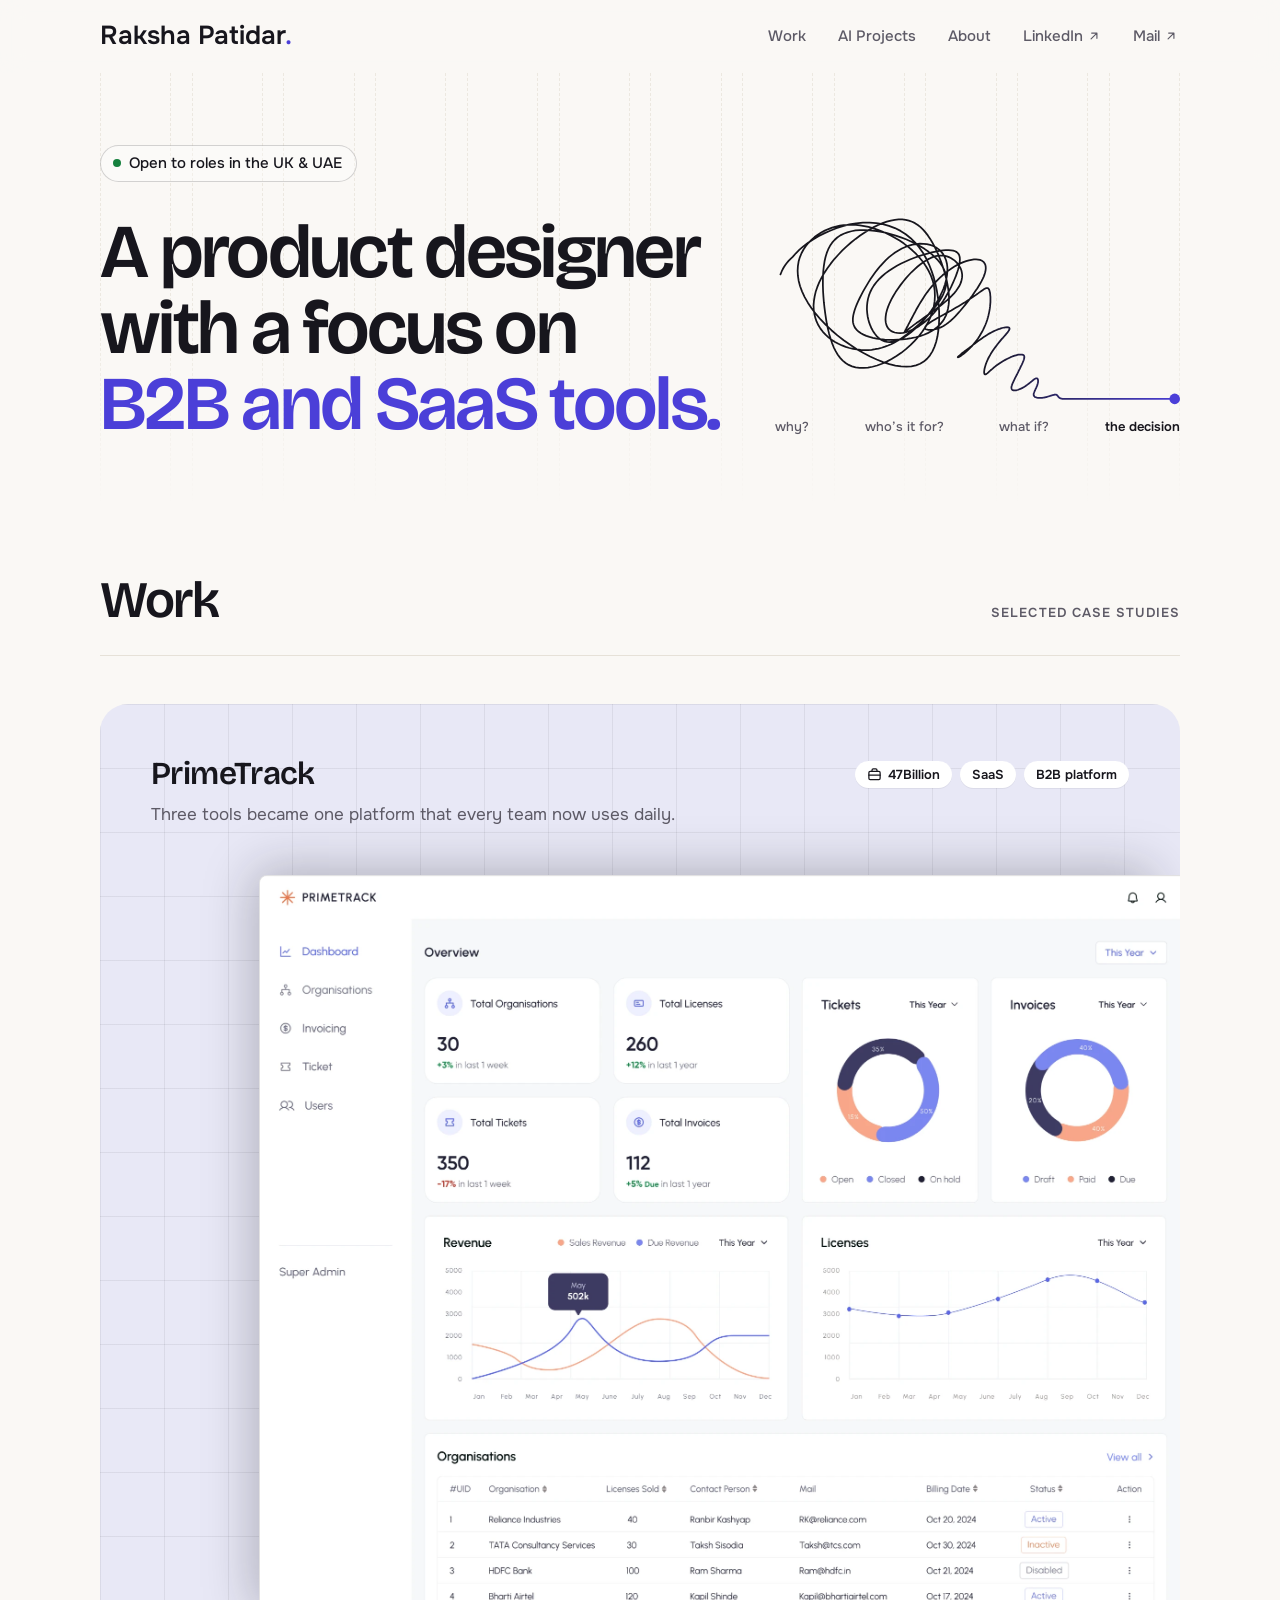
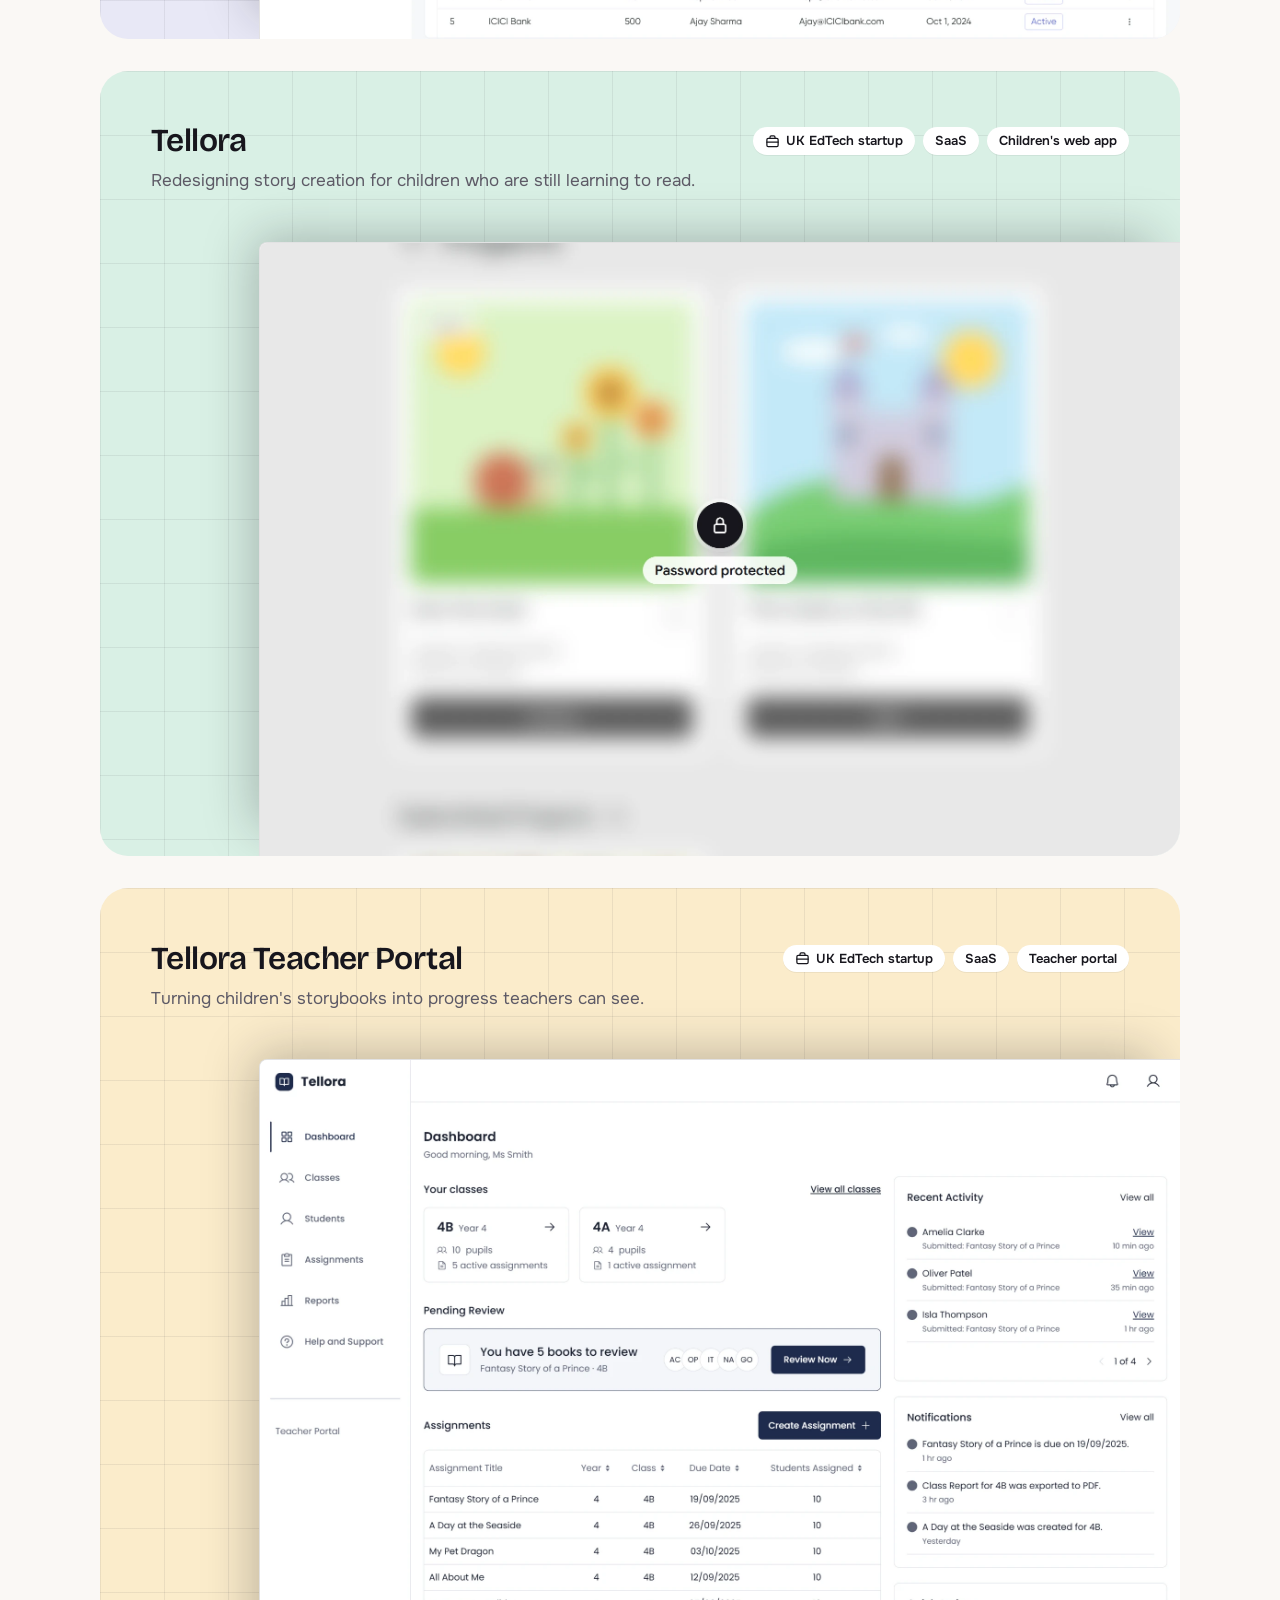
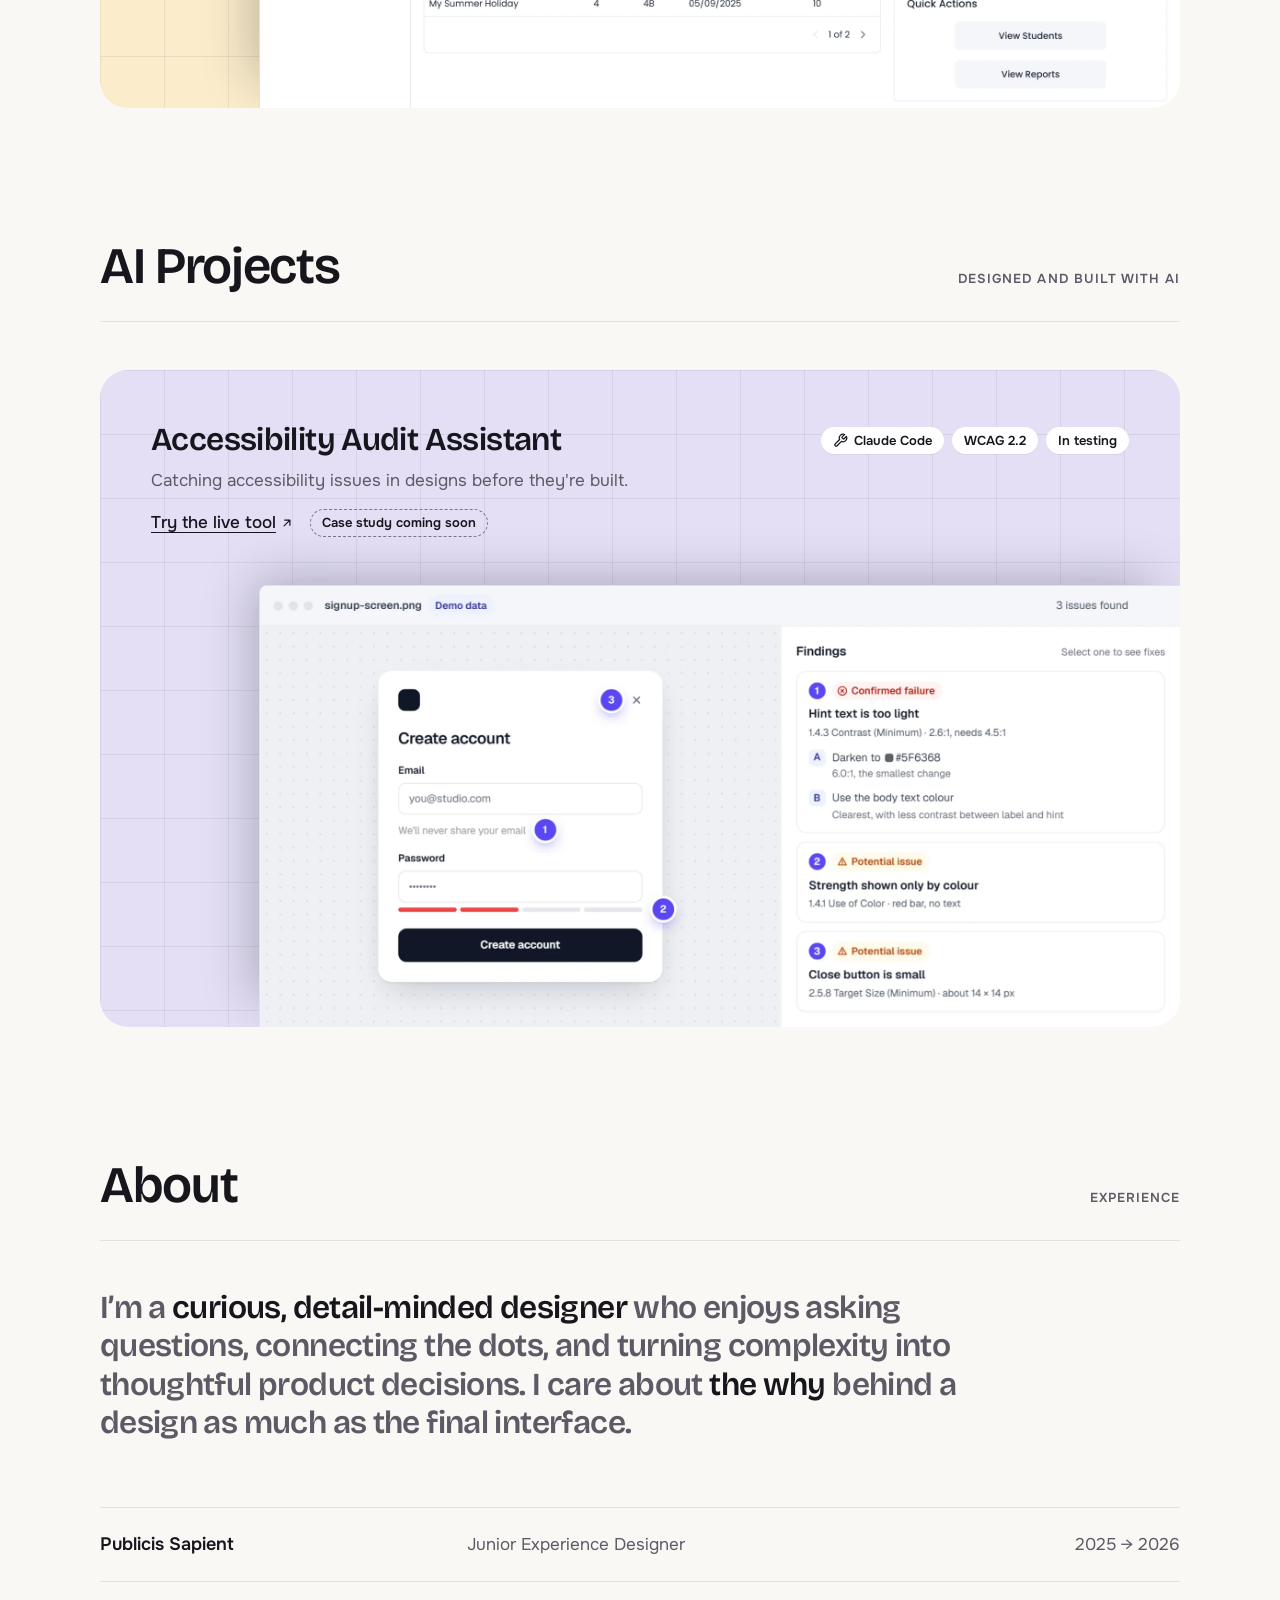
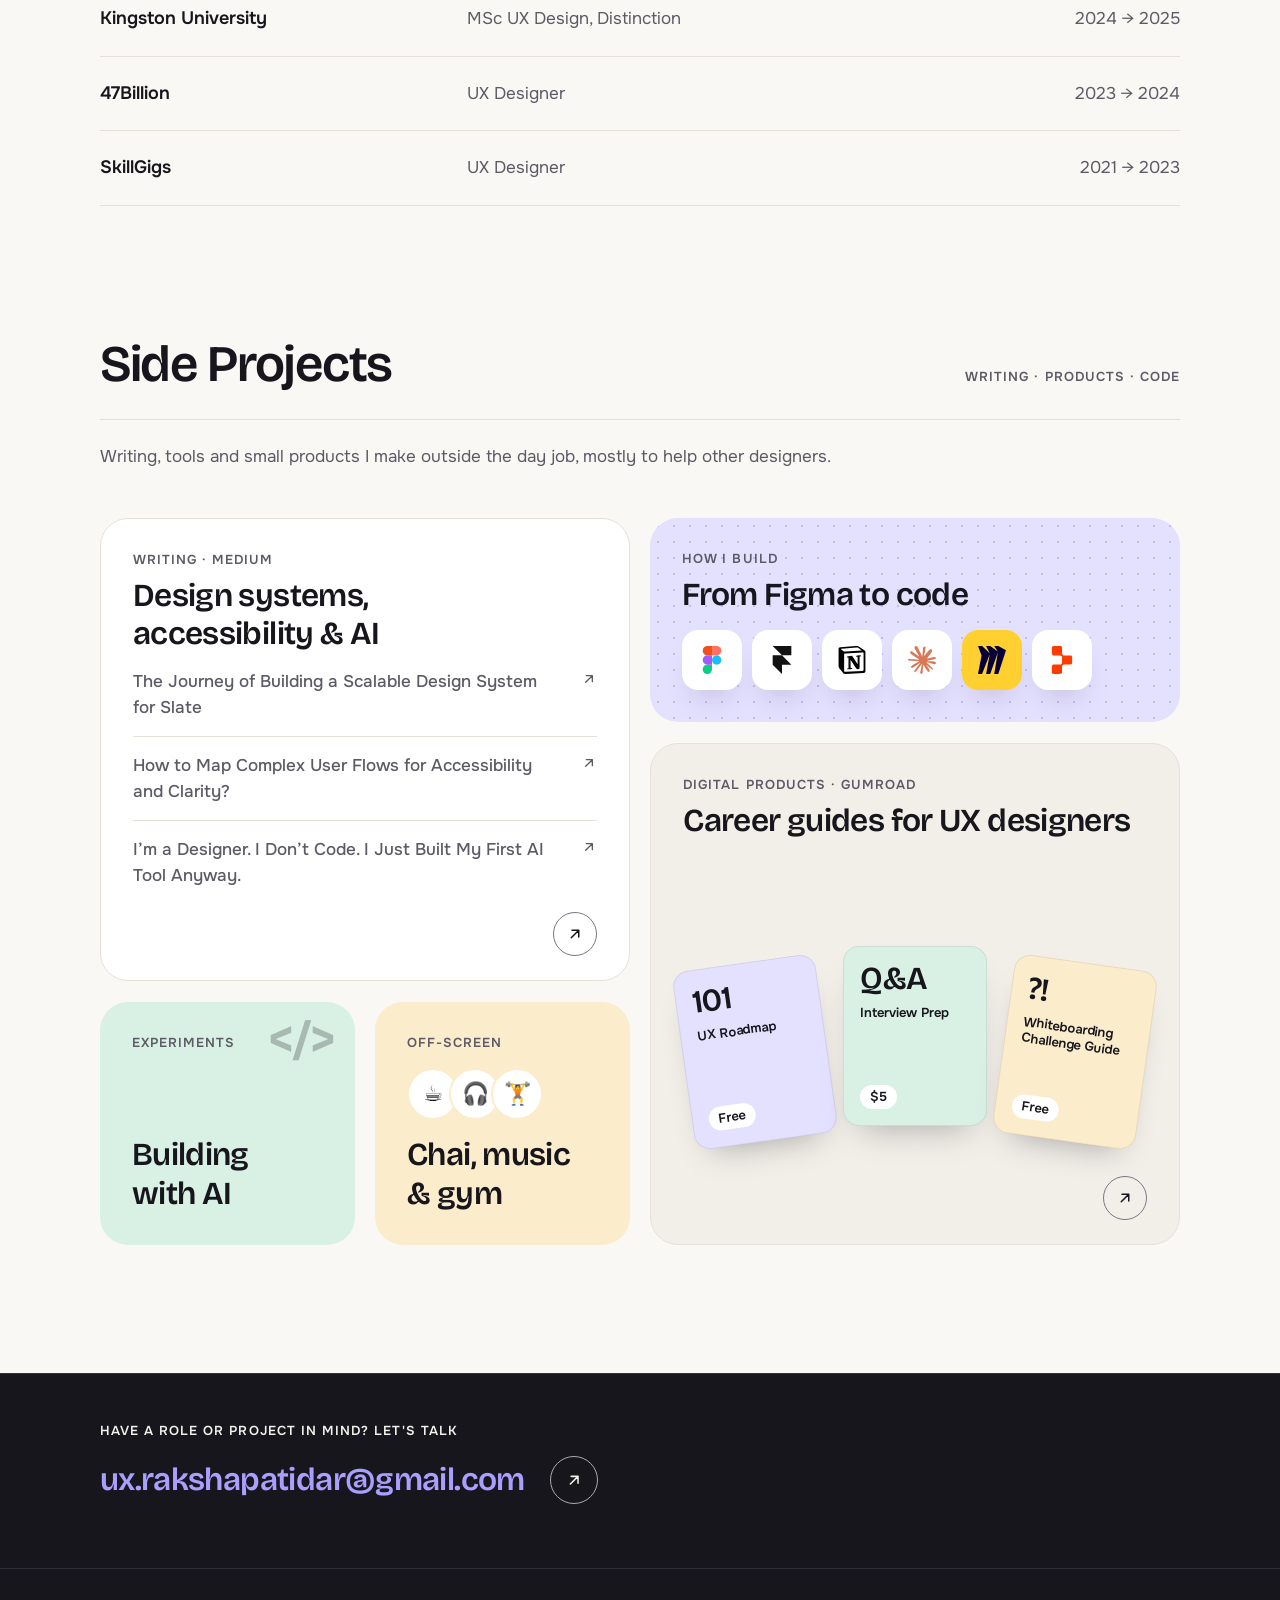
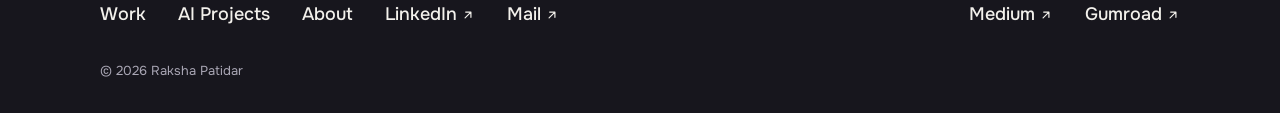
==== commit e0b1e6ff: "Add files via upload" ====
--- a/index.html
+++ b/index.html
@@ -8,7 +8,7 @@
 
   <link rel="preconnect" href="https://fonts.googleapis.com">
   <link rel="preconnect" href="https://fonts.gstatic.com" crossorigin>
-  <link href="https://fonts.googleapis.com/css2?family=Bricolage+Grotesque:opsz,wght@12..96,400..800&family=Onest:wght@100..900&family=Reenie+Beanie&display=swap" rel="stylesheet">
+  <link href="https://fonts.googleapis.com/css2?family=Bricolage+Grotesque:opsz,wght@12..96,400..800&family=Onest:wght@100..900&display=swap" rel="stylesheet">
 
   <link rel="stylesheet" href="style.css">
   <script>
@@ -101,7 +101,7 @@
         <!-- The squiggle: how a process really looks. A click or tap tidies it into a case study's neat line (script.js draws it).
              EDIT: the words under the line are in .squiggle-labels; keep the aria-label in step with them. -->
         <div class="hero-squiggle">
-          <button type="button" class="squiggle" aria-pressed="false" aria-label="why? assumptions chai break the decision: a tangled line, how my process really looks. Tidied up, it becomes Research Design Test Ship, how it looks in a case study.">
+          <button type="button" class="squiggle" aria-pressed="false" aria-label="why? who’s it for? what if? the decision: a tangled line, how my process really looks. Tidied up, it becomes Research Design Test Ship, how it looks in a case study.">
             <span class="squiggle-art" aria-hidden="true">
               <svg viewBox="0 34 460 216">
                 <defs><linearGradient id="squiggle-ink" gradientUnits="userSpaceOnUse" x1="0" y1="0" x2="460" y2="0"><stop offset="0.5" style="stop-color:var(--text-primary)"/><stop offset="1" style="stop-color:var(--accent)"/></linearGradient></defs>
@@ -114,7 +114,7 @@
               <span class="squiggle-tip"></span>
             </span>
             <span class="squiggle-labels" aria-hidden="true">
-              <span class="is-mess"><span>why?</span><span>assumptions</span><span>chai break</span><span>the decision</span></span>
+              <span class="is-mess"><span>why?</span><span>who’s it for?</span><span>what if?</span><span>the decision</span></span>
               <span class="is-neat"><span>Research</span><span>Design</span><span>Test</span><span>Ship</span></span>
             </span>
           </button>
--- a/style.css
+++ b/style.css
@@ -72,12 +72,11 @@
 }
 
 :root {
-  --text-logo: 2.375rem;      /* the "Raksha Patidar." logo only */
+  --text-logo: 1.625rem;      /* the "Raksha Patidar." logo only */
 
   /* ---- Font families ---- */
   --font-display: "Bricolage Grotesque", system-ui, -apple-system, "Segoe UI", sans-serif;
   --font-body: "Onest", system-ui, -apple-system, "Segoe UI", sans-serif;
-  --font-logo: "Reenie Beanie", cursive;
 
   /* ---- Type scale (rem only) ----
      h1–h3 use Bricolage Grotesque (600, tight), h4–h6 and text use Onest.
@@ -407,10 +406,8 @@
 .nav { display: flex; align-items: center; justify-content: space-between; gap: var(--space-16); height: var(--header-h); }
 
 .brand { display: inline-flex; align-items: center; text-decoration: none; min-height: 44px; }
-.initials { font-family: var(--font-logo); font-weight: 400; font-size: var(--text-logo); line-height: 1; white-space: nowrap; }
+.initials { font-family: var(--font-body); font-weight: 600; font-size: var(--text-logo); line-height: 1; letter-spacing: 0; white-space: nowrap; }
 .initials span { color: var(--accent); }
-/* The narrowest phones: a little smaller, so the logo and menu button share one line */
-@media (max-width: 359px) { :root { --text-logo: 2rem; } }
 
 .nav-right { display: flex; align-items: center; gap: var(--space-8); }
 
@@ -446,7 +443,7 @@
 :root[data-theme="dark"] .icon-moon { display: none; }
 
 .menu-btn { display: none; }
-/* Five links and the handwritten logo need about 860px, so the menu button takes over below that */
+/* Five links need a wide row, so the menu button takes over at 860px and below */
 @media (max-width: 860px) {
   .menu-btn { display: inline-grid; }
   .nav-links {
@@ -1836,12 +1833,11 @@
 }
 
 /* Typefaces */
-.sg-fonts { display: grid; grid-template-columns: repeat(3, minmax(0, 1fr)); gap: var(--gap); }
+.sg-fonts { display: grid; grid-template-columns: repeat(2, minmax(0, 1fr)); gap: var(--gap); }
 .sg-font { padding: clamp(24px, 3vw, 40px); border-radius: var(--radius-lg); background: var(--surface); border: 1px solid var(--border); }
 .sg-specimen { font-size: var(--text-h1); line-height: 1; margin-bottom: var(--space-24); }
 .sg-specimen-display { font-family: var(--font-display); font-weight: 600; letter-spacing: -0.035em; }
 .sg-specimen-text { font-family: var(--font-body); font-weight: 600; }
-.sg-specimen-logo { font-family: var(--font-logo); }
 .sg-font h3 { margin-bottom: var(--space-4); }
 .sg-font p + p { margin-top: var(--space-8); }
 
